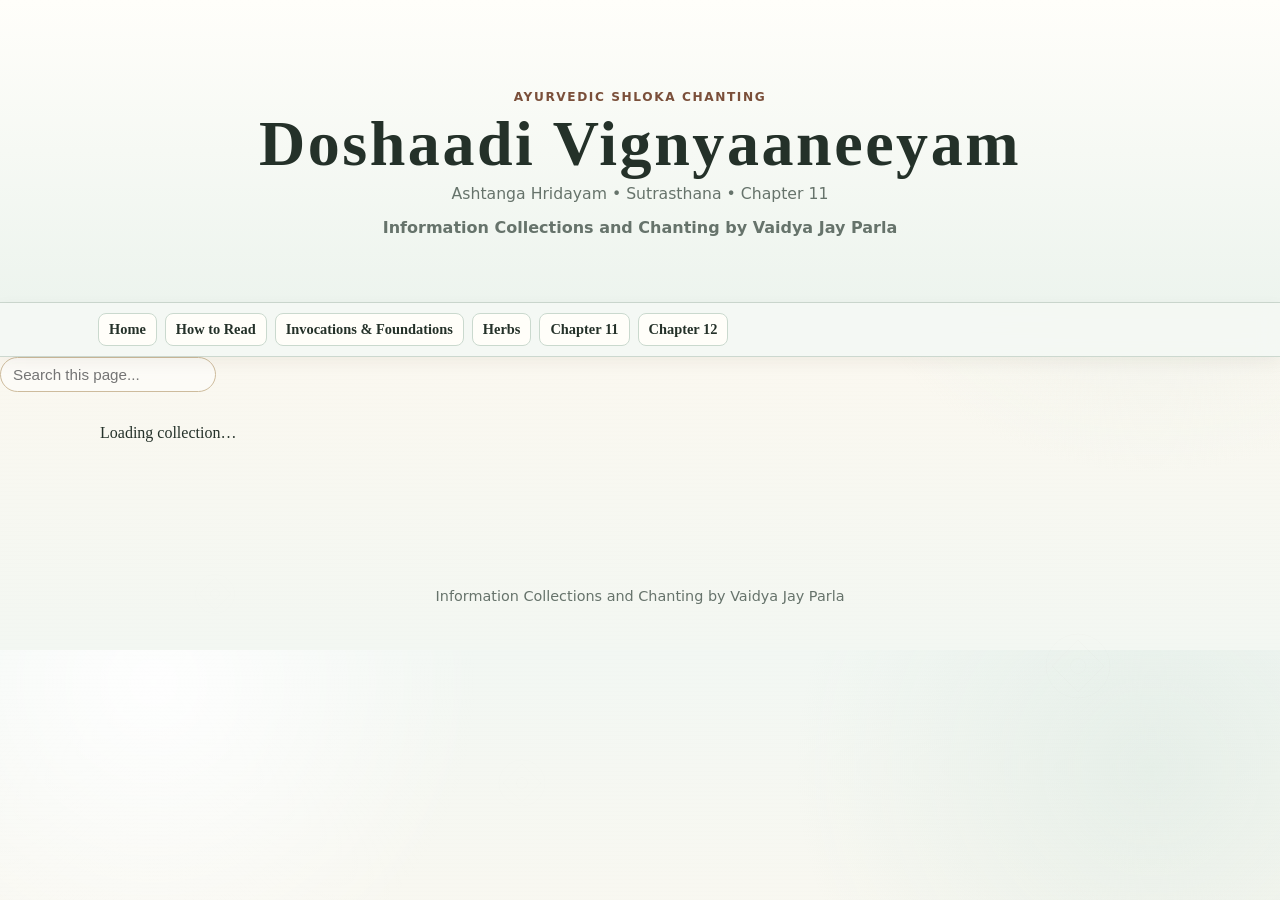
==== chapter-11.html @ 3ff939d4 "feat: add dedicated Chapter 11 page" ====
<!doctype html><html lang="en"><head>
<meta charset="utf-8">
<meta name="viewport" content="width=device-width,initial-scale=1">
<title>Doshaadi Vignyaaneeyam | Ayurvedic Shloka Chanting</title>
<link rel="stylesheet" href="styles.css">
<link rel="stylesheet" href="site.css">
</head>
<body data-page="chapter11"><div aria-hidden="true" class="sacred-bg"><span class="geo g1"></span><span class="geo g2"></span><span class="geo g3"></span><span class="geo g4"></span><span class="geo g5"></span><span class="geo g6"></span></div><header><div class="hero compact-hero">
<p class="collection-kicker">Ayurvedic Shloka Chanting</p>
<h1>Doshaadi Vignyaaneeyam</h1>
<p class="subtitle">Ashtanga Hridayam • Sutrasthana • Chapter 11</p>
<p class="byline">Information Collections and Chanting by Vaidya Jay Parla</p>
</div></header><nav class="site-nav"><div class="nav-inner">
<a href="index.html">Home</a>
<a href="guide.html">How to Read</a>
<a href="foundational.html">Invocations &amp; Foundations</a>
<a href="herbs.html">Herbs</a>
<a class="active" href="chapter-11.html">Chapter 11</a>
<a href="chapter-12.html">Chapter 12</a>
</div></nav>
<div class="page-tools"><input aria-label="Search this page" id="search" type="search" placeholder="Search this page..."><span id="searchCount" class="search-count"></span></div>
<main><section class="section" id="doshaadi"><div class="loading-card">Loading collection…</div></section><div class="no-results" id="noResults">No matching text found.</div></main>
<footer>Information Collections and Chanting by Vaidya Jay Parla</footer>
<script type="module" src="site.js"></script>
</body></html>
---- styles.css ----
/* Extracted from index.html to make the site easier to maintain. */

:root{--bg:#f5f1e8;--paper:#fffdf8;--ink:#1e231f;--muted:#6a6e68;--accent:#6e5439;--soft:#eee4d5;--line:#d9cfbf;--shadow:0 10px 28px rgba(50,40,28,.08)}
*{box-sizing:border-box}html{scroll-behavior:smooth}body{margin:0;background:var(--bg);color:var(--ink);font-family:Georgia,'Times New Roman',serif;line-height:1.65}
header{background:linear-gradient(180deg,#fffefa,#eee5d7);border-bottom:1px solid var(--line)}.hero{max-width:1050px;margin:auto;padding:48px 24px 34px;text-align:center}
h1{font-size:clamp(2.6rem,7vw,4.7rem);line-height:1.03;margin:0 0 10px}.byline,.subtitle{font-family:system-ui,-apple-system,Segoe UI,sans-serif}.byline{font-weight:700;margin:8px 0 0;color:#574b40}.subtitle{color:var(--muted);margin:5px 0 0}
nav{position:sticky;top:0;z-index:50;background:rgba(245,241,232,.96);backdrop-filter:blur(10px);border-bottom:1px solid var(--line)}.nav-inner{max-width:1050px;margin:auto;padding:10px 18px;display:flex;gap:9px;align-items:center;flex-wrap:wrap}.nav-inner>a{text-decoration:none;color:#4e4236;background:#fff;border:1px solid #d7ccbd;border-radius:999px;padding:8px 13px;font:700 .9rem system-ui,-apple-system,Segoe UI,sans-serif}#search{margin-left:auto;min-width:220px;max-width:400px;flex:1;padding:9px 12px;border:1px solid #cfc5b7;border-radius:10px;background:#fff;font-size:.95rem}
main{max-width:1050px;margin:auto;padding:30px 20px 70px}.section{scroll-margin-top:86px;margin-top:48px}.section:first-child{margin-top:0}.section-title{font-size:clamp(2rem,5vw,3rem);margin:0 0 18px;padding-bottom:9px;border-bottom:2px solid #cbb9a2;color:#38352f}
.lookup{background:var(--paper);border:1px solid var(--line);border-radius:16px;padding:18px 20px;margin:0 0 24px;box-shadow:var(--shadow)}.lookup h3{margin:0 0 12px;font:800 1.05rem system-ui,-apple-system,Segoe UI,sans-serif;color:#4b4035}.lookup-links{display:flex;flex-wrap:wrap;gap:9px}.lookup a{text-decoration:none;color:#493b2f;background:#f7efe4;border:1px solid #d9c9b5;border-radius:999px;padding:8px 12px;font:700 .9rem system-ui,-apple-system,Segoe UI,sans-serif}
.card,.verse{background:var(--paper);border:1px solid var(--line);border-radius:17px;box-shadow:var(--shadow);overflow:hidden;scroll-margin-top:90px}.herb-grid,.verse-grid{display:grid;gap:18px}.herb-card h3{margin:0;padding:17px 23px;background:var(--soft);border-bottom:1px solid var(--line);font-size:clamp(1.7rem,4vw,2.3rem);font-weight:800;letter-spacing:.02em;color:#3d3227}pre{white-space:pre-wrap;overflow-wrap:normal;word-break:normal;margin:0;font-family:Georgia,'Times New Roman',serif}.herb-card pre{padding:24px 26px 28px;font-size:clamp(1.22rem,2.3vw,1.48rem);line-height:1.76}.verse pre{padding:22px 25px;font-size:clamp(1.16rem,2.15vw,1.4rem);line-height:1.72}
.intro-card{background:var(--paper);border:1px solid var(--line);border-radius:17px;box-shadow:var(--shadow);margin-bottom:26px}.intro-card pre{padding:24px 26px;font-size:clamp(1.18rem,2.2vw,1.4rem);line-height:1.75}
.hidden{display:none!important}.no-results{display:none;text-align:center;padding:35px;color:var(--muted);font:1rem system-ui,-apple-system,Segoe UI,sans-serif}footer{text-align:center;color:var(--muted);padding:0 20px 46px;font:.9rem system-ui,-apple-system,Segoe UI,sans-serif}
@media(max-width:700px){.hero{padding:38px 16px 28px}.nav-inner{padding:9px 11px}#search{order:5;min-width:100%;max-width:none;margin-left:0}main{padding:24px 12px 55px}.herb-card h3{padding:15px 17px}.herb-card pre,.verse pre,.intro-card pre{padding:18px 16px;line-height:1.68}}
@media print{nav,.lookup{display:none}body{background:white}main{max-width:none}.card,.verse,.intro-card{box-shadow:none;break-inside:avoid}}

.shloka-index{background:var(--paper);border:1px solid var(--line);border-radius:16px;padding:18px 20px;margin:0 0 24px;box-shadow:var(--shadow)}
.shloka-index h3{margin:0 0 12px;font:800 1.05rem system-ui,-apple-system,Segoe UI,sans-serif;color:#4b4035}
.shloka-index-links{display:flex;flex-wrap:wrap;gap:8px}.shloka-index a{text-decoration:none;color:#493b2f;background:#f7efe4;border:1px solid #d9c9b5;border-radius:999px;min-width:42px;text-align:center;padding:7px 10px;font:700 .9rem system-ui,-apple-system,Segoe UI,sans-serif}
.verse{position:relative}.verse-head{display:flex;align-items:center;justify-content:space-between;gap:12px;padding:11px 18px;background:var(--soft);border-bottom:1px solid var(--line);font-family:system-ui,-apple-system,Segoe UI,sans-serif}.verse-number{font-weight:800;color:#4a3c30}.verse-audio{margin-left:auto;display:flex;align-items:center}.verse-audio audio{max-width:min(360px,60vw);height:34px}.verse.intro-verse .verse-head,.verse.note-verse .verse-head,.verse.closing-verse .verse-head{background:#f7f1e8}.verse-label{font-weight:800;color:#5b5148}.back-index{font-size:.8rem;color:#6a5c4f;text-decoration:none}.audio-ready-note{font:500 .92rem system-ui,-apple-system,Segoe UI,sans-serif;color:var(--muted);margin:-10px 0 22px}.audio-ready-note strong{color:#4e4236}
@media(max-width:700px){.verse-head{padding:10px 13px}.verse-audio audio{max-width:52vw}.shloka-index{padding:15px 14px}.shloka-index a{min-width:38px;padding:6px 9px}}

/* Readable paired-script layout */
.verse, .herb-card, .intro-card{position:relative}
.verse>pre, .herb-card>pre, .intro-card>pre{
  background:#fffdf8;
  border-left:4px solid #b9a58c;
}
.devanagari-wrap{
  margin:0; padding:0; border-top:1px solid var(--line); background:#fbf7f0;
}
.devanagari-label{
  padding:10px 18px 0; font:800 .78rem system-ui,-apple-system,Segoe UI,sans-serif;
  text-transform:uppercase; letter-spacing:.08em; color:#776858;
}
.devanagari-text{
  font-family:'Noto Serif Devanagari','Noto Sans Devanagari','Kohinoor Devanagari','Devanagari Sangam MN',serif!important;
  font-size:clamp(1.35rem,2.45vw,1.68rem)!important; line-height:1.82!important;
  padding:12px 25px 24px!important; color:#2d2925;
}
.verse>pre, .herb-card>pre, .intro-card>pre{font-size:clamp(1.14rem,2vw,1.34rem)!important;line-height:1.72!important}
@media(min-width:860px){
  .verse, .herb-card, .intro-card{display:grid;grid-template-columns:1fr 1fr}
  .verse-head, .herb-card h3{grid-column:1/-1}
  .verse>pre, .herb-card>pre, .intro-card>pre{border-left:0;border-right:1px solid var(--line);padding:24px 26px!important}
  .devanagari-wrap{border-top:0;display:flex;flex-direction:column;justify-content:flex-start}
  .devanagari-label{padding:17px 25px 0}
  .devanagari-text{padding:10px 25px 24px!important}
  .intro-card>.devanagari-wrap{min-width:0}
}
@media(max-width:859px){
  .verse>pre, .herb-card>pre, .intro-card>pre{padding:20px 18px!important}
  .devanagari-label{padding:11px 18px 0}
  .devanagari-text{padding:10px 18px 21px!important}
}


.alphabet-guide{max-width:1050px;margin:24px auto;padding:0 24px}.alphabet-panel{background:var(--paper);border:1px solid var(--line);border-radius:18px;padding:24px;box-shadow:var(--shadow)}.alphabet-panel h2{margin:0 0 8px;font-size:clamp(1.7rem,4vw,2.35rem)}.alphabet-panel .lead{color:var(--muted);margin:0 0 18px}.sound-group{margin:22px 0}.sound-group h3{margin:0 0 10px;color:var(--accent)}.sound-grid{display:grid;grid-template-columns:repeat(auto-fit,minmax(135px,1fr));gap:9px}.sound-card{border:1px solid var(--line);border-radius:12px;padding:10px;background:#fff}.sound-card .dev{font-size:1.65rem;font-weight:700;line-height:1.2}.sound-card .rom{font-family:system-ui,-apple-system,Segoe UI,sans-serif;font-weight:750;margin-top:3px}.sound-card .cue{font-family:system-ui,-apple-system,Segoe UI,sans-serif;font-size:.82rem;color:var(--muted);margin-top:2px}.audio-pending{font-family:system-ui,-apple-system,Segoe UI,sans-serif;font-size:.78rem;color:var(--muted);margin-top:7px}.guide-note{background:var(--soft);border-radius:12px;padding:12px 14px;margin-top:16px;font-family:system-ui,-apple-system,Segoe UI,sans-serif;font-size:.92rem}.guide-note strong{color:var(--accent)}

.reading-table{width:100%;border-collapse:collapse;margin:14px 0 22px;font-family:system-ui,-apple-system,Segoe UI,sans-serif}.reading-table th,.reading-table td{border:1px solid #ded5c8;padding:10px 12px;text-align:left;vertical-align:top}.reading-table th{background:#f2eadf}.reading-table td:first-child{font-size:1.35rem;font-family:"Noto Sans Devanagari","Nirmala UI",sans-serif}.edit-legend{background:#fff8dc;border:1px solid #ead79b;border-radius:12px;padding:12px 14px;margin:12px 0 20px}.edit-legend mark{background:#fff0b8;padding:1px 4px;border-radius:4px}

/* Compact reading-guide + clear source attribution */
#reading-guide .other-sounds{
  display:grid!important;
  grid-template-columns:repeat(auto-fit,minmax(82px,1fr))!important;
  gap:7px!important;
}
#reading-guide .varga-row{
  display:grid!important;
  grid-template-columns:repeat(5,minmax(0,1fr))!important;
  gap:7px!important;
}
#reading-guide .letter-card{
  min-height:0!important;
  padding:7px 5px!important;
  gap:1px!important;
  text-align:center!important;
}
#reading-guide .letter-card .dev{font-size:1.35rem!important;line-height:1.1!important;margin:0!important}
#reading-guide .letter-card .simple{font-size:.78rem!important;line-height:1.15!important;margin-top:3px!important}
#reading-guide .letter-card .iast{font-size:.64rem!important;line-height:1.15!important;margin-top:1px!important;opacity:.72}
#reading-guide .varga-block{margin:10px 0!important}
#reading-guide .varga-block h3,#reading-guide>h3{margin:11px 0 5px!important;font-size:.92rem!important}
.source-attribution{
  margin-top:9px;
  padding-top:6px;
  border-top:1px solid rgba(78,86,68,.18);
  font-family:Georgia,'Times New Roman',serif;
  font-size:.79rem;
  line-height:1.3;
  font-weight:700;
  letter-spacing:.025em;
  color:var(--muted,#746f63);
  text-align:right;
}
.devanagari-wrap .source-attribution{font-family:'Noto Serif Devanagari','Nirmala UI','Mangal',serif;letter-spacing:0;font-size:.88rem}
@media(max-width:640px){
 #reading-guide .other-sounds{grid-template-columns:repeat(4,minmax(0,1fr))!important}
 #reading-guide .varga-row{grid-template-columns:repeat(5,minmax(54px,1fr))!important;overflow-x:auto;padding-bottom:2px}
 #reading-guide .letter-card{padding:6px 3px!important}
 .source-attribution{text-align:left}
}

/* ---- next original style block ---- */

.verse-audio audio{width:220px;max-width:42vw;height:36px;vertical-align:middle}
.verse-audio .chant-label{font-size:.82rem;font-weight:700;margin-right:.45rem;white-space:nowrap}
@media(max-width:640px){.verse-head{align-items:flex-start;gap:.6rem;flex-wrap:wrap}.verse-audio audio{width:100%;max-width:100%}}

/* ---- next original style block ---- */

.devanagari-wrap{border-top:1px solid var(--line);background:#fffaf2;padding:18px 25px 22px}
.devanagari-label{font:800 .78rem system-ui,-apple-system,Segoe UI,sans-serif;letter-spacing:.08em;text-transform:uppercase;color:#786957;margin-bottom:8px}
.devanagari-text{white-space:pre-wrap;margin:0;font-family:"Noto Serif Devanagari","Nirmala UI","Mangal",serif;font-size:clamp(1.28rem,2.35vw,1.58rem);line-height:1.9;color:#26211d}
.herb-card .devanagari-wrap{padding:20px 26px 24px}
@media(max-width:700px){.devanagari-wrap,.herb-card .devanagari-wrap{padding:16px}.devanagari-text{line-height:1.82}}
@media print{.devanagari-wrap{break-inside:avoid}}

/* ---- next original style block ---- */

.reading-guide{background:#fffaf2;border:1px solid var(--line);border-radius:16px;padding:20px 22px;margin:0 0 24px;box-shadow:var(--shadow)}
.reading-guide h3{margin:0 0 10px;font:800 1.08rem system-ui,-apple-system,Segoe UI,sans-serif;color:#4b4035}
.reading-guide p{margin:.45rem 0;font:500 .94rem/1.55 system-ui,-apple-system,Segoe UI,sans-serif;color:#5e554c}
.reading-key{display:grid;grid-template-columns:repeat(2,minmax(0,1fr));gap:8px 18px;margin-top:12px}
.reading-key div{font:600 .92rem/1.45 system-ui,-apple-system,Segoe UI,sans-serif;background:#fff;border:1px solid #e2d7c9;border-radius:10px;padding:9px 11px}
.corrected-token{background:#fff0b8;border-bottom:2px dotted #9b6b13;padding:0 .04em;border-radius:2px}
.correction-note{font:700 .72rem system-ui,-apple-system,Segoe UI,sans-serif;color:#7a571b;background:#fff3c9;border:1px solid #e6cf85;border-radius:999px;padding:4px 8px;white-space:nowrap}
.script-checked{display:inline-block;margin-left:8px;font:700 .7rem system-ui,-apple-system,Segoe UI,sans-serif;color:#45624a;background:#edf6ee;border:1px solid #bfd4c2;border-radius:999px;padding:3px 7px;vertical-align:middle}
.devanagari-label .script-checked{margin-left:10px}
.correction-log{margin-top:12px;padding-top:11px;border-top:1px solid #e2d7c9;font:500 .86rem/1.5 system-ui,-apple-system,Segoe UI,sans-serif;color:#6b6054}
@media(max-width:700px){.reading-key{grid-template-columns:1fr}.correction-note{white-space:normal}}

/* ---- next original style block ---- */

.review-legend{background:#fff8d9;border:1px solid #e4cc78;border-radius:12px;padding:11px 14px;margin:12px 0 18px;font:600 .9rem/1.45 system-ui,-apple-system,Segoe UI,sans-serif;color:#66511a}
.roman-corrected{background:#fff0a8;padding:.03em .12em;border-radius:4px;box-decoration-break:clone;-webkit-box-decoration-break:clone}
.roman-corrected:hover{background:#ffe47a}
.review-badge{font:700 .7rem system-ui,-apple-system,Segoe UI,sans-serif;color:#755a10;background:#fff0b5;border:1px solid #dcc269;border-radius:999px;padding:3px 7px;margin-left:7px}
.varga-block{margin:20px 0}.varga-block h3{margin:0 0 8px;color:var(--accent)}
.varga-row{display:grid;grid-template-columns:repeat(5,minmax(120px,1fr));gap:10px}
.letter-card{background:#fff;border:1px solid var(--line);border-radius:12px;padding:11px;text-align:center;min-width:0}
.letter-card .dev{font-size:1.65rem;font-weight:800}.letter-card .simple{font:800 .9rem system-ui,-apple-system,Segoe UI,sans-serif;margin-top:3px}.letter-card .iast{font:600 .78rem system-ui,-apple-system,Segoe UI,sans-serif;color:var(--muted)}
.audio-placeholder{margin-top:7px;border:1px dashed #b8aa98;background:#faf7f1;color:#7a6c5d;border-radius:999px;padding:4px 8px;font:650 .72rem system-ui,-apple-system,Segoe UI,sans-serif;cursor:default}
.sound-note{font:500 .84rem/1.4 system-ui,-apple-system,Segoe UI,sans-serif;color:var(--muted);margin-top:7px}
.other-sounds{display:grid;grid-template-columns:repeat(auto-fit,minmax(130px,1fr));gap:10px}
@media(max-width:760px){.varga-row{grid-template-columns:repeat(2,minmax(0,1fr))}.varga-row .letter-card:last-child:nth-child(odd){grid-column:1/-1}.letter-card{padding:10px 8px}}

/* ---- next original style block ---- */

.chapter-subtitle{font:700 1rem system-ui,-apple-system,Segoe UI,sans-serif;color:#6a5c4f;margin:-10px 0 20px}.source-note{font:500 .88rem system-ui,-apple-system,Segoe UI,sans-serif;color:#74695e;margin:-12px 0 20px}.needs-correction{background:#fff0a8;border-bottom:2px solid #d5a80d;border-radius:3px;padding:0 1px}.review-badge{display:inline-block;margin-left:8px;padding:2px 7px;border-radius:999px;background:#fff0a8;border:1px solid #d7bd5c;color:#5e4b12;font:700 .72rem system-ui,-apple-system,Segoe UI,sans-serif;vertical-align:middle}.review-legend{background:#fff9df;border:1px solid #e6d28a;border-radius:12px;padding:12px 14px;margin:12px 0 20px;font:500 .9rem system-ui,-apple-system,Segoe UI,sans-serif}.review-legend mark{background:#fff0a8}.chapter-source-verified .devanagari-label:after{content:' · original Sanskrit source';font-weight:600;letter-spacing:0;text-transform:none;color:#8a7c6d}.guide-note.retroflex-note{border-left:4px solid #9d7652}

/* ---- next original style block ---- */

:root{--paper:#f3ead7;--paper2:#faf4e8;--ink:#2d2924;--muted:#746a5f;--rule:#cdbb9c;--accent:#7b5536;--review:#f4d77a;--shadow:0 12px 32px rgba(56,43,28,.10)}
html{scroll-behavior:smooth}body{margin:0;background:radial-gradient(circle at 20% 10%,rgba(255,255,255,.55),transparent 30%),linear-gradient(180deg,var(--paper2),var(--paper));color:var(--ink);font-family:Georgia,'Times New Roman',serif;line-height:1.65;overflow-x:hidden}
body:before{content:'';position:fixed;inset:0;pointer-events:none;opacity:.18;background-image:repeating-linear-gradient(0deg,rgba(80,55,30,.025) 0,rgba(80,55,30,.025) 1px,transparent 1px,transparent 4px);mix-blend-mode:multiply;z-index:-2}
header{background:transparent!important;border-bottom:1px solid var(--rule);padding:42px 20px 26px}.hero{max-width:980px;margin:auto;text-align:center}.hero h1{font-family:Georgia,'Times New Roman',serif;letter-spacing:.04em;color:var(--ink);font-size:clamp(2.2rem,5vw,4rem);margin:0}.byline,.subtitle{color:var(--muted)!important}.subtitle{font-size:.98rem}
nav{position:sticky;top:0;z-index:20;background:rgba(250,244,232,.94)!important;backdrop-filter:blur(10px);border-bottom:1px solid var(--rule)!important;box-shadow:0 5px 16px rgba(60,45,30,.06)}.nav-inner{max-width:1120px;margin:auto;padding:10px 18px;display:flex;gap:8px;align-items:center;flex-wrap:wrap}.nav-inner a{color:var(--ink)!important;text-decoration:none;padding:7px 10px;border-radius:8px;font-family:Georgia,'Times New Roman',serif}.nav-inner a:hover{background:rgba(123,85,54,.09)}#search{margin-left:auto;border:1px solid var(--rule)!important;background:rgba(255,255,255,.45)!important;color:var(--ink)!important;border-radius:999px;padding:8px 12px;min-width:210px}
main{max-width:1120px!important;margin:0 auto!important;padding:28px 20px 90px!important;position:relative}.section{margin:0 0 52px!important}.section-title,h2{font-family:Georgia,'Times New Roman',serif!important;color:var(--ink)!important;letter-spacing:.015em}.section-title{font-size:clamp(1.8rem,3.3vw,2.7rem)!important;border-bottom:1px solid var(--rule);padding-bottom:10px;margin-bottom:20px!important}.chapter-subtitle{color:var(--accent)!important;font-family:Georgia,'Times New Roman',serif!important}.source-note{color:var(--muted)!important}
.quick-links,.index-grid{background:transparent!important;border:1px solid var(--rule)!important;border-radius:14px!important;padding:15px!important;box-shadow:none!important}.quick-links a,.index-grid a{background:rgba(255,255,255,.36)!important;border:1px solid rgba(123,85,54,.22)!important;color:var(--ink)!important;border-radius:999px!important}
.verse,.herb-card,.card,.opening-card,.guide-card,.alphabet-panel{background:rgba(255,251,241,.72)!important;border:1px solid var(--rule)!important;border-radius:14px!important;box-shadow:var(--shadow)!important;margin:0 0 18px!important;padding:20px!important;box-sizing:border-box;width:100%}.verse-head{display:flex;align-items:center;gap:10px;min-height:34px;margin-bottom:12px;padding-bottom:9px;border-bottom:1px solid rgba(130,105,75,.22)}.verse-number{font-family:Georgia,'Times New Roman',serif!important;font-weight:700;color:var(--accent)!important}.verse-audio{margin-left:auto}
/* Uniform source/script comparison */
.verse>pre,.verse>.devanagari-wrap{box-sizing:border-box}.verse>pre{margin:0!important;padding:14px 16px!important;background:transparent!important;border:0!important;font:600 clamp(1.04rem,1.8vw,1.28rem)/1.75 Georgia,'Times New Roman',serif!important;color:var(--ink)!important;white-space:pre-wrap!important;overflow-wrap:anywhere;text-align:left}.devanagari-wrap{margin-top:12px!important;padding:14px 16px!important;background:rgba(123,85,54,.045)!important;border:0!important;border-left:3px solid rgba(123,85,54,.35)!important;border-radius:8px!important}.devanagari-label{font-family:Georgia,'Times New Roman',serif!important;font-size:.78rem!important;letter-spacing:.08em!important;text-transform:uppercase!important;color:var(--muted)!important;margin-bottom:7px}.devanagari-text{margin:0!important;padding:0!important;background:transparent!important;border:0!important;white-space:pre-wrap!important;overflow-wrap:anywhere;text-align:left!important;font-family:'Noto Serif Devanagari','Nirmala UI','Kohinoor Devanagari',serif!important;font-size:clamp(1.18rem,2.1vw,1.48rem)!important;line-height:1.75!important;color:var(--ink)!important}
.needs-correction{background:linear-gradient(transparent 42%,rgba(244,215,122,.78) 42%,rgba(244,215,122,.78) 92%,transparent 92%)!important;border:0!important;border-radius:0!important;padding:0!important;color:inherit!important}.review-badge{font-family:system-ui,-apple-system,sans-serif!important;background:#f6e6a9!important;border:1px solid #c9a94e!important;color:#634e17!important}.review-legend,.edit-legend{background:rgba(255,248,220,.72)!important;border:1px solid #d2bd76!important;color:var(--ink)!important;border-radius:10px!important;padding:14px 16px!important;font-family:Georgia,'Times New Roman',serif!important}.guide-note{background:rgba(255,251,241,.68)!important;border:1px solid var(--rule)!important;color:var(--ink)!important}.retroflex-note{border-left:4px solid var(--accent)!important}
/* How-to tables / vargas */
.reading-key,.alphabet-grid,.varga-grid{gap:10px!important}.alphabet-table,.guide-table{width:100%;border-collapse:collapse}.alphabet-table th,.alphabet-table td,.guide-table th,.guide-table td{border-bottom:1px solid rgba(130,105,75,.22);padding:10px 9px;text-align:left;vertical-align:middle}.alphabet-table th,.guide-table th{color:var(--accent);font-weight:700;background:rgba(123,85,54,.04)}
/* Sacred geometry - deliberately subtle */
.sacred-bg{position:fixed;inset:0;pointer-events:none;z-index:-1;overflow:hidden}.geo{position:absolute;width:72px;height:72px;opacity:.055;border:1px solid var(--accent);border-radius:50%;animation:drift 24s ease-in-out infinite alternate}.geo:before,.geo:after{content:'';position:absolute;inset:14px;border:1px solid var(--accent);transform:rotate(45deg)}.geo:after{inset:26px;border-radius:50%;transform:none}.g1{left:4%;top:15%}.g2{right:7%;top:9%;transform:scale(.7);animation-duration:28s}.g3{left:14%;top:62%;transform:scale(.55);animation-duration:31s}.g4{right:13%;top:70%;transform:scale(.9);animation-duration:22s}.g5{left:47%;top:5%;transform:scale(.42);animation-duration:35s}.g6{left:38%;top:83%;transform:scale(.65);animation-duration:26s}.g7{right:34%;top:42%;transform:scale(.4);animation-duration:30s}.g8{left:3%;top:88%;transform:scale(.8);animation-duration:33s}@keyframes drift{0%{translate:0 0;rotate:0deg}50%{translate:9px -12px;rotate:9deg}100%{translate:-6px 10px;rotate:-7deg}}@media(prefers-reduced-motion:reduce){.geo{animation:none!important}}
@media(min-width:880px){.verse{display:grid;grid-template-columns:1fr 1fr;column-gap:18px;align-items:start}.verse-head{grid-column:1/-1}.verse>.devanagari-wrap{margin-top:0!important;height:100%}.verse>pre{height:100%}}
@media(max-width:879px){#search{order:2;width:100%;margin-left:0}.nav-inner{justify-content:center}.verse,.herb-card,.card{padding:15px!important}.verse>pre,.devanagari-wrap{padding:12px!important}}

/* ---- next original style block ---- */

:root{--nav-h:64px}
.shloka-index{
  position:sticky;
  top:calc(var(--nav-h) + 8px);
  z-index:44;
  display:flex;
  align-items:center;
  gap:12px;
  padding:10px 12px;
  margin:0 0 18px;
  border-radius:14px;
  background:rgba(255,253,248,.96);
  backdrop-filter:blur(10px);
  -webkit-backdrop-filter:blur(10px);
  box-shadow:0 7px 20px rgba(50,40,28,.12);
}
.shloka-index h3{
  flex:0 0 auto;
  margin:0;
  padding:0 5px 0 2px;
  white-space:nowrap;
  font-size:.92rem;
}
.shloka-index-links{
  flex:1 1 auto;
  display:flex;
  flex-wrap:nowrap;
  gap:7px;
  overflow-x:auto;
  overflow-y:hidden;
  padding:2px 3px 5px;
  scrollbar-width:thin;
  -webkit-overflow-scrolling:touch;
}
.shloka-index-links a{
  flex:0 0 auto;
  min-width:38px;
  padding:6px 9px;
}
.shloka-index-links a.is-current{
  background:#4f3d2c;
  border-color:#4f3d2c;
  color:#fffdf8;
}
.verse{scroll-margin-top:calc(var(--nav-h) + 82px)}
@media(max-width:700px){
  .shloka-index{top:calc(var(--nav-h) + 6px);gap:7px;padding:8px 9px;border-radius:12px}
  .shloka-index h3{font-size:.8rem}
  .shloka-index-links{gap:5px}
  .shloka-index-links a{min-width:34px;padding:5px 8px;font-size:.82rem}
  .verse{scroll-margin-top:calc(var(--nav-h) + 72px)}
}
@media print{.shloka-index{position:static;display:block}.shloka-index-links{flex-wrap:wrap;overflow:visible}}

/* ---- next original style block ---- */

.search-section-hidden{display:none!important}
.search-hit{outline:1px solid rgba(139,96,51,.22);outline-offset:3px}
#search:focus{outline:2px solid rgba(116,76,38,.28);outline-offset:2px}

/* ---- next original style block ---- */

.search-section-hidden{display:none!important}
.search-hit{outline:2px solid rgba(139,96,51,.30);outline-offset:4px}
.search-match{background:#ffe36e!important;color:#24190f!important;border-radius:3px;padding:0 .08em;box-shadow:0 0 0 1px rgba(140,92,24,.12)}
.search-count{font:600 .82rem system-ui,-apple-system,Segoe UI,sans-serif;color:#6f5840;white-space:nowrap}
#search:focus{outline:2px solid rgba(116,76,38,.30);outline-offset:2px}

/* ---- next original style block ---- */

.mobile-play{display:none;border:1px solid #8a7158;background:#f6eedf;color:#3f342a;border-radius:999px;padding:9px 13px;font:700 .84rem system-ui,-apple-system,Segoe UI,sans-serif;cursor:pointer;white-space:nowrap}.mobile-play.is-playing{background:#e9dcc5}.audio-help{display:none;font:500 .72rem system-ui,-apple-system,Segoe UI,sans-serif;color:#6b5a4a}
@media(max-width:760px){.verse-head{align-items:center!important;flex-wrap:wrap!important}.verse-audio{width:100%!important;margin-left:0!important;display:grid!important;grid-template-columns:auto minmax(0,1fr);gap:8px;align-items:center}.verse-audio .chant-label{grid-column:1/-1}.mobile-play{display:inline-flex;align-items:center;justify-content:center}.audio-help{display:block;grid-column:1/-1}.verse-audio audio{display:block!important;width:100%!important;max-width:none!important;height:38px!important;min-width:0!important}.verse-number{flex:1}.review-badge{margin-left:auto}}

/* ---- next original style block ---- */

/* Refined ink-and-paper layer */
body{
  background-color:#efe7d7!important;
  background-image:
    radial-gradient(circle at 20% 10%, rgba(118,88,52,.055) 0 1px, transparent 1.4px),
    radial-gradient(circle at 80% 40%, rgba(84,66,43,.035) 0 1px, transparent 1.5px),
    linear-gradient(95deg, rgba(255,255,255,.22), rgba(113,86,56,.025) 48%, rgba(255,255,255,.18));
  background-size:23px 23px,31px 31px,100% 100%;
}
header{background:linear-gradient(180deg,rgba(255,252,244,.96),rgba(235,224,207,.94))!important}
.card,.verse,.intro-card,.lookup,.shloka-index,.alphabet-panel,.reading-guide{background:rgba(255,252,243,.91)!important}
.herb-head{grid-column:1/-1;display:flex;align-items:center;justify-content:space-between;gap:14px;padding:0;background:var(--soft);border-bottom:1px solid var(--line)}
.herb-head h3{border:0!important;margin:0!important;flex:1}
.intro-card>.attached-audio{grid-column:1/-1}
.attached-audio,.chapter-audio-item{display:flex;align-items:center;gap:9px;font-family:system-ui,-apple-system,Segoe UI,sans-serif}
.attached-audio{padding:8px 14px 8px 6px}
.attached-audio audio,.chapter-audio-item audio{width:230px;max-width:38vw;height:36px}
.attached-audio .mobile-play,.chapter-audio-item .mobile-play{border:1px solid #a88e6c;background:#f8f0e3;color:#493b2f;border-radius:999px;padding:7px 11px;font-weight:800;cursor:pointer}
.chant-label{font-size:.78rem;font-weight:800;color:#655545;white-space:nowrap}
.general-shlokas-title{margin:34px 0 14px;font-size:1.35rem;color:#4a3d31;border-bottom:1px solid var(--line);padding-bottom:7px}
.general-shloka{margin-bottom:18px!important}
.general-shloka pre{font-size:clamp(1.16rem,2.05vw,1.38rem)!important;line-height:1.72!important}
.chapter-audio-suite{background:rgba(255,249,236,.96);border:1px solid var(--line);border-radius:14px;padding:14px 16px;margin:14px 0 18px;box-shadow:var(--shadow)}
.chapter-audio-suite h3{margin:0 0 10px;font:800 1rem system-ui,-apple-system,Segoe UI,sans-serif;color:#4d4034}
.chapter-audio-items{display:flex;flex-wrap:wrap;gap:12px}
/* Pronunciation guide: articulatory cues, not English approximations */
.sound-note{font-family:system-ui,-apple-system,Segoe UI,sans-serif!important;font-size:.8rem!important;line-height:1.35!important;color:#6c5e50!important;min-height:2.1em}
@media(max-width:760px){
 .herb-head{align-items:flex-start;flex-direction:column}.attached-audio{width:100%;padding:0 14px 12px;display:grid;grid-template-columns:auto 1fr;gap:8px}.attached-audio .chant-label{grid-column:1/-1}.attached-audio audio{width:100%;max-width:none}.chapter-audio-items{display:block}.chapter-audio-item{display:grid;grid-template-columns:auto 1fr;margin:10px 0}.chapter-audio-item .chant-label{grid-column:1/-1}.chapter-audio-item audio{width:100%;max-width:none}
}

/* ---- next original style block ---- */

:root{
  --bg:#eaf2ec;
  --paper:#fffef9;
  --ink:#202a25;
  --muted:#637168;
  --accent:#8a4f35;
  --soft:#eef5ed;
  --line:#cddbd1;
  --shadow:0 10px 26px rgba(40,70,54,.09);
}
body{
  background:
    radial-gradient(circle at 14% 8%,rgba(255,255,255,.95),transparent 28%),
    radial-gradient(circle at 88% 16%,rgba(226,239,229,.8),transparent 31%),
    linear-gradient(180deg,#edf5ef 0%,#f8f6ea 50%,#eef5ef 100%);
}
header{background:linear-gradient(180deg,#fffef9 0%,#e7f1e8 100%)}
nav{background:rgba(239,246,240,.95)}
.nav-inner>a{background:#fffef9;border-color:#cad9ce;color:#415047}
#search{background:#fffef9;border-color:#c6d7cb}
.section-title{color:#35433a;border-color:#b5cbbd}
.card,.verse,.intro-card,.lookup,.shloka-index,.alphabet-panel,.reading-guide{background:rgba(255,254,249,.97);border-color:#cddbd1}
.herb-card h3,.verse-head{background:#e9f2e9!important;color:#36483c!important}

/* No side-by-side forcing: Devanagari is allowed to flow naturally beneath the Roman source. */
.verse,.herb-card,.intro-card{display:block!important}
.verse>pre,.herb-card>pre,.intro-card>pre{
  width:100%!important;
  border-left:0!important;
  border-right:0!important;
  background:#fffef9!important;
  padding:22px 26px!important;
  font-size:clamp(1.16rem,2vw,1.38rem)!important;
  line-height:1.72!important;
}
.devanagari-wrap,.chapter-source-verified.devanagari-wrap{
  display:block!important;
  width:100%!important;
  border-top:1px solid var(--line)!important;
  background:#f6faf5!important;
  padding:17px 26px 23px!important;
}
.devanagari-label{padding:0!important;margin:0 0 8px!important;color:#68796d!important}
.devanagari-text{
  padding:0!important;
  margin:0!important;
  font-size:clamp(1.35rem,2.25vw,1.66rem)!important;
  line-height:1.9!important;
  color:#26332b!important;
}

/* Review marks/highlights are intentionally suppressed in this clean reading version. */
.review-legend,.source-note,.review-badge,.correction-note{display:none!important}
.roman-corrected,.corrected-token,.needs-correction,mark{background:transparent!important;border:0!important;padding:0!important;color:inherit!important}

/* Consistent audio alignment. */
.herb-head{
  display:grid!important;
  grid-template-columns:minmax(0,1fr) auto!important;
  align-items:center!important;
  gap:14px 20px!important;
  padding:0!important;
}
.herb-head h3{min-width:0!important}
.attached-audio,.verse-audio,.chapter-audio-item{
  display:flex!important;
  align-items:center!important;
  justify-content:flex-end!important;
  gap:8px!important;
  flex-wrap:nowrap!important;
  padding:9px 14px!important;
}
.attached-audio .chant-label,.verse-audio .chant-label{margin:0!important;white-space:nowrap!important}
.attached-audio audio,.verse-audio audio,.chapter-audio-item audio{
  width:250px!important;
  max-width:34vw!important;
  height:36px!important;
  display:block!important;
  margin:0!important;
}
.mobile-play{
  min-height:38px!important;
  white-space:nowrap!important;
  align-self:center!important;
}

/* Slightly brighter moving sacred geometry, still quiet enough for reading. */
.sacred-bg{opacity:.24!important;filter:saturate(.75) contrast(.9)!important}

@media(max-width:760px){
  main{padding-left:12px!important;padding-right:12px!important}
  .herb-head{grid-template-columns:1fr!important;gap:0!important}
  .attached-audio,.verse-audio,.chapter-audio-item{
    width:100%!important;
    justify-content:flex-start!important;
    flex-wrap:wrap!important;
    padding:10px 14px 13px!important;
  }
  .attached-audio audio,.verse-audio audio,.chapter-audio-item audio{
    width:100%!important;max-width:100%!important;flex:1 1 100%!important;
  }
  .verse-head{align-items:flex-start!important;flex-wrap:wrap!important}
  .verse-audio{padding:5px 0 0!important}
  .verse>pre,.herb-card>pre,.intro-card>pre{padding:18px 16px!important}
  .devanagari-wrap,.chapter-source-verified.devanagari-wrap{padding:15px 16px 19px!important}
}

/* ---- next original style block ---- */

/* Compact bilingual reading layout */
.script-pair{
  display:grid!important;
  grid-template-columns:minmax(0,1fr) minmax(0,1fr)!important;
  gap:18px!important;
  align-items:start!important;
  width:100%!important;
  margin-top:4px!important;
}
.script-pair>pre,
.script-pair>.devanagari-wrap{
  min-width:0!important;
  width:auto!important;
  height:auto!important;
  margin:0!important;
}
/* Let each script make its own compact line breaks instead of mirroring the other. */
.script-pair>pre{
  white-space:normal!important;
  overflow-wrap:normal!important;
  word-break:normal!important;
  font-size:clamp(1rem,1.45vw,1.18rem)!important;
  line-height:1.52!important;
  padding:10px 12px!important;
}
.script-pair .devanagari-wrap{
  border-left:0!important;
  border-top:0!important;
  padding:10px 12px!important;
  background:rgba(255,255,255,.28)!important;
}
.script-pair .devanagari-label{
  margin:0 0 4px!important;
  padding:0!important;
  font-size:.68rem!important;
}
.script-pair .devanagari-text{
  white-space:normal!important;
  overflow-wrap:normal!important;
  word-break:normal!important;
  font-size:clamp(1.10rem,1.7vw,1.32rem)!important;
  line-height:1.55!important;
}
/* Keep cards visually tight. */
.verse,.herb-card,.intro-card{padding:14px!important;margin-bottom:14px!important}
.verse-head,.herb-head{
  min-height:0!important;
  padding:0 0 7px!important;
  margin:0 0 7px!important;
  display:flex!important;
  align-items:center!important;
  justify-content:space-between!important;
  gap:8px!important;
  flex-direction:row!important;
  flex-wrap:nowrap!important;
}
.herb-head h3{margin:0!important;line-height:1.15!important}
/* Compact audio: one small button, audio element stays available to JS but does not widen headers. */
.mobile-play{
  display:inline-flex!important;
  align-items:center!important;
  justify-content:center!important;
  flex:0 0 auto!important;
  border:1px solid rgba(103,82,58,.36)!important;
  background:rgba(255,255,255,.58)!important;
  color:#4b3c2f!important;
  border-radius:999px!important;
  padding:5px 9px!important;
  min-height:28px!important;
  font:700 .72rem/1 system-ui,-apple-system,Segoe UI,sans-serif!important;
  white-space:nowrap!important;
}
.mobile-play.is-playing{background:rgba(224,235,219,.95)!important}
.chant-label,.audio-help{display:none!important}
.verse-audio,.attached-audio,.chapter-audio-item{
  margin:0!important;
  padding:0!important;
  width:auto!important;
  display:flex!important;
  align-items:center!important;
  gap:5px!important;
  flex:0 0 auto!important;
}
.verse-audio audio,.attached-audio audio,.chapter-audio-item audio{
  position:absolute!important;
  width:1px!important;
  height:1px!important;
  opacity:.001!important;
  overflow:hidden!important;
  pointer-events:none!important;
}
.chapter-audio-suite{padding:10px 12px!important;margin:10px 0 14px!important}
.chapter-audio-suite h3{margin:0 0 7px!important;font-size:.9rem!important}
.chapter-audio-items{gap:7px!important}
/* Don't allow an old mobile rule to make audio rows full width. */
@media(max-width:760px){
  .verse-head,.herb-head{flex-wrap:nowrap!important;align-items:center!important}
  .verse-audio,.attached-audio,.chapter-audio-item{width:auto!important;display:flex!important;grid-template-columns:none!important}
}
@media(max-width:760px){
  .script-pair{grid-template-columns:1fr 1fr!important;gap:8px!important}
  .verse,.herb-card,.intro-card{padding:10px!important}
  .script-pair>pre,.script-pair .devanagari-wrap{padding:8px!important}
  .script-pair>pre{font-size:.91rem!important;line-height:1.45!important}
  .script-pair .devanagari-text{font-size:1rem!important;line-height:1.5!important}
  .mobile-play{padding:5px 7px!important;font-size:.67rem!important}
}
@media(max-width:430px){
  .script-pair{gap:6px!important}
  .script-pair>pre{font-size:.84rem!important}
  .script-pair .devanagari-text{font-size:.94rem!important}
}

/* ---- next original style block ---- */

/* Compact meaning area spanning both scripts */
.simple-meaning{
  grid-column:1/-1;
  border-top:1px solid var(--line);
  background:rgba(255,255,255,.42);
  padding:10px 16px 12px;
  display:grid;
  grid-template-columns:auto 1fr;
  gap:12px;
  align-items:start;
}
.simple-meaning-label{
  font:800 .76rem/1.4 system-ui,-apple-system,Segoe UI,sans-serif;
  text-transform:uppercase;
  letter-spacing:.07em;
  color:var(--accent);
  white-space:nowrap;
  padding-top:2px;
}
.simple-meaning-body{
  min-height:1.7rem;
  font:500 .94rem/1.55 system-ui,-apple-system,Segoe UI,sans-serif;
  color:var(--muted);
  border-left:2px solid rgba(138,79,53,.18);
  padding-left:11px;
}
@media(max-width:700px){
  .simple-meaning{grid-template-columns:1fr;gap:4px;padding:10px 12px 12px}
  .simple-meaning-body{padding-left:9px}
}

/* ---- next original style block ---- */

.devanagari-source-note{margin:4px 0 14px;color:var(--muted);font:500 .82rem/1.4 system-ui,-apple-system,Segoe UI,sans-serif}

/* ---- next original style block ---- */

:root{
  --bg:#edf3f6; --paper:#fffefa; --ink:#243139; --muted:#64727a;
  --accent:#476b78; --soft:#e7f0f2; --line:#c9d9de;
  --shadow:0 10px 26px rgba(53,77,87,.09);
}
body{
  background:
    radial-gradient(circle at 10% 8%,rgba(255,255,255,.95),transparent 24%),
    radial-gradient(circle at 90% 18%,rgba(214,232,237,.68),transparent 30%),
    linear-gradient(180deg,#eef6f7 0%,#f8f5ed 52%,#edf4f6 100%)!important;
  color:var(--ink)!important;
}
header{background:linear-gradient(180deg,#fffefa 0%,#e5f0f2 100%)!important}
nav{background:rgba(237,245,247,.95)!important}
.card,.verse,.intro-card,.lookup,.shloka-index,.alphabet-panel,.reading-guide,.chapter-audio-suite{
  background:rgba(255,254,250,.98)!important;border-color:var(--line)!important;box-shadow:var(--shadow)!important;
}
.section-title{border-color:#aac3ca!important;color:#304a55!important}
.herb-card h3,.verse-head,.herb-head{background:#e7f0f2!important;color:#304a55!important}

/* Always keep the two scripts side-by-side on normal screens. */
.script-pair{
  display:grid!important;grid-template-columns:minmax(0,1fr) minmax(0,1fr)!important;
  gap:14px!important;align-items:start!important;width:100%!important;margin-top:4px!important;
}
.herb-card .script-pair,.verse .script-pair,.intro-card .script-pair{display:grid!important}
.script-pair>pre,.script-pair>.devanagari-wrap{min-width:0!important;width:auto!important;margin:0!important}
.script-pair>pre{white-space:pre-wrap!important;overflow-wrap:normal!important;word-break:normal!important;padding:10px 12px!important;font-size:clamp(.98rem,1.38vw,1.14rem)!important;line-height:1.48!important}
.script-pair .devanagari-wrap{padding:10px 12px!important;border:0!important;background:rgba(230,240,243,.32)!important}
.script-pair .devanagari-text{white-space:pre-wrap!important;overflow-wrap:normal!important;word-break:normal!important;font-size:clamp(1.08rem,1.62vw,1.28rem)!important;line-height:1.52!important}
.script-pair .devanagari-label{margin:0 0 4px!important;padding:0!important;font-size:.67rem!important}

/* Verse titles are true headers, on their own line. */
.shloka-title{font:800 1.06rem/1.2 Georgia,'Times New Roman',serif;color:#304a55;margin:0 0 8px;padding:0 0 7px;border-bottom:1px solid rgba(71,107,120,.18);letter-spacing:.02em}

/* Meanings span both columns and stay visually light. */
.simple-meaning{grid-column:1/-1!important;margin-top:8px!important;border-top:1px solid var(--line)!important;background:rgba(235,243,245,.36)!important;padding:9px 12px 10px!important}
.simple-meaning-body{color:#52636b!important;font-size:.92rem!important}

/* Keep source attributions clearly on their own line. */
.source-attribution{display:block!important;margin-top:8px!important;padding-top:5px!important;clear:both!important}

/* Compact audio header. */
.herb-head,.verse-head{min-height:0!important;padding:7px 10px!important;margin:0 0 7px!important}
.mobile-play{padding:5px 8px!important;min-height:27px!important;font-size:.68rem!important}

/* Let Devanagari use its own proper two-pada line breaks. */
.devanagari-text .pada{display:block}

@media(max-width:760px){
  .script-pair{grid-template-columns:1fr 1fr!important;gap:7px!important}
  .script-pair>pre,.script-pair .devanagari-wrap{padding:7px!important}
  .script-pair>pre{font-size:.84rem!important;line-height:1.42!important}
  .script-pair .devanagari-text{font-size:.95rem!important;line-height:1.46!important}
  .simple-meaning{padding:8px 9px 9px!important}
}

/* ---- next original style block ---- */

:root{
  --bg:#f4f7f2;
  --paper:#fffefa;
  --paper-soft:#f2f6f0;
  --ink:#243129;
  --muted:#66736b;
  --accent:#7a4f3a;
  --accent-soft:#e8efe8;
  --line:#ccd8cf;
  --shadow:0 8px 24px rgba(44,68,54,.075);
}
body{
  background:
    radial-gradient(circle at 12% 5%,rgba(255,255,255,.95),transparent 25%),
    radial-gradient(circle at 90% 18%,rgba(225,236,229,.72),transparent 28%),
    linear-gradient(180deg,#f2f7f3 0%,#fbf8f0 54%,#f3f7f2 100%)!important;
  color:var(--ink)!important;
}
header{background:linear-gradient(180deg,#fffefa,#edf4ee)!important;border-bottom:1px solid var(--line)!important}
nav{background:rgba(244,248,244,.95)!important;border-bottom:1px solid var(--line)!important}
.section-title{border-color:#b9cabc!important;color:#304039!important}

/* One consistent card language - no patchy section colors. */
.card,.verse,.intro-card,.lookup,.shloka-index,.alphabet-panel,.reading-guide,.chapter-audio-suite{
  background:rgba(255,254,250,.96)!important;
  border-color:var(--line)!important;
  box-shadow:var(--shadow)!important;
}
.verse-head,.herb-head,.herb-card>h3{
  background:var(--accent-soft)!important;
  color:#33443a!important;
  border-color:var(--line)!important;
}
.simple-meaning{background:#f8faf6!important;border-color:var(--line)!important}
.simple-meaning-label{color:var(--accent)!important}
.devanagari-wrap{background:#fbfcf8!important}

/* EVERY verse and herb must be bilingual side-by-side. */
.script-pair{
  display:grid!important;
  grid-template-columns:minmax(0,1fr) minmax(0,1fr)!important;
  gap:14px!important;
  align-items:start!important;
  width:100%!important;
}
.script-pair>pre,
.script-pair>.devanagari-wrap{
  display:block!important;
  width:auto!important;
  min-width:0!important;
  margin:0!important;
  padding:10px 12px!important;
  border:0!important;
  background:transparent!important;
}
.script-pair>pre{
  font-size:clamp(.98rem,1.32vw,1.14rem)!important;
  line-height:1.48!important;
  white-space:pre-wrap!important;
  overflow-wrap:break-word!important;
}
.script-pair .devanagari-wrap{border-left:1px solid var(--line)!important;padding-left:15px!important}
.script-pair .devanagari-label{margin:0 0 4px!important;padding:0!important;font-size:.65rem!important;color:var(--muted)!important}
.script-pair .devanagari-text{
  font-size:clamp(1.06rem,1.55vw,1.28rem)!important;
  line-height:1.5!important;
  white-space:pre-wrap!important;
  overflow-wrap:break-word!important;
  padding:0!important;
  margin:0!important;
}

/* Herb section: same header and spacing whether audio exists or not. */
.herb-grid{display:grid!important;grid-template-columns:1fr!important;gap:12px!important}
.herb-card{padding:0!important;overflow:hidden!important;margin:0!important}
.herb-head,.herb-card>h3{
  min-height:0!important;
  margin:0!important;
  padding:10px 14px!important;
  display:flex!important;
  align-items:center!important;
  justify-content:space-between!important;
  gap:8px!important;
  font-size:clamp(1.18rem,2vw,1.5rem)!important;
  line-height:1.15!important;
  border-bottom:1px solid var(--line)!important;
}
.herb-card>.script-pair{padding:10px 12px 8px!important}
.herb-card>.simple-meaning{margin:0!important}

/* Audio button remains compact and never changes header width. */
.attached-audio,.verse-audio,.chapter-audio-item{flex:0 0 auto!important;width:auto!important;min-width:0!important;padding:0!important;margin:0!important}
.mobile-play{padding:5px 8px!important;min-height:27px!important;font-size:.68rem!important;background:#fffefa!important;border-color:#b9c8bd!important;color:#425248!important}

/* Compact How to Read reference. */
#reading-guide{margin-bottom:24px!important}
#reading-guide .alphabet-panel{padding:15px 16px!important;border-radius:14px!important}
#reading-guide h2{font-size:1.45rem!important;margin:0 0 3px!important}
#reading-guide .lead{font-size:.82rem!important;line-height:1.35!important;margin:0 0 8px!important}
#reading-guide>div>h3,#reading-guide .varga-block h3{font-size:.76rem!important;margin:7px 0 4px!important;color:var(--accent)!important}
#reading-guide .other-sounds{grid-template-columns:repeat(7,minmax(0,1fr))!important;gap:4px!important}
#reading-guide .varga-row{grid-template-columns:repeat(5,minmax(0,1fr))!important;gap:4px!important}
#reading-guide .varga-block{margin:6px 0!important}
#reading-guide .letter-card{padding:4px 2px!important;border-radius:7px!important;box-shadow:none!important;background:#fffefa!important}
#reading-guide .letter-card .dev{font-size:1.08rem!important;line-height:1.05!important}
#reading-guide .letter-card .simple{font-size:.65rem!important;line-height:1.05!important;margin-top:1px!important}
#reading-guide .letter-card .iast{font-size:.54rem!important;line-height:1.05!important;margin-top:1px!important;color:#788279!important}
#reading-guide .guide-note{display:inline-block!important;margin:5px 6px 0 0!important;padding:5px 7px!important;border-radius:7px!important;font-size:.68rem!important;line-height:1.3!important;box-shadow:none!important}

@media(max-width:760px){
  /* Still side-by-side on phones, but tighter. */
  .script-pair{grid-template-columns:minmax(0,1fr) minmax(0,1fr)!important;gap:6px!important}
  .script-pair>pre{font-size:.82rem!important;line-height:1.42!important;padding:7px 5px!important}
  .script-pair .devanagari-wrap{padding:7px 5px 7px 8px!important}
  .script-pair .devanagari-text{font-size:.91rem!important;line-height:1.44!important}
  .script-pair .devanagari-label{font-size:.55rem!important}
  .herb-card>.script-pair{padding:7px 6px 6px!important}
  .herb-head,.herb-card>h3{padding:8px 10px!important;font-size:1.05rem!important}
  #reading-guide .other-sounds{grid-template-columns:repeat(5,minmax(0,1fr))!important}
  #reading-guide .varga-row{grid-template-columns:repeat(5,minmax(0,1fr))!important;overflow:visible!important}
  #reading-guide .letter-card .dev{font-size:.96rem!important}
  #reading-guide .letter-card .simple{font-size:.58rem!important}
  #reading-guide .letter-card .iast{font-size:.49rem!important}
}

/* ---- next original style block ---- */

/* Final structural alignment fix: exactly two script columns */
.script-pair{
  display:grid!important;
  grid-template-columns:minmax(0,1fr) minmax(0,1fr)!important;
  gap:20px!important;
  align-items:stretch!important;
}
.script-pair>.roman-wrap,
.script-pair>.devanagari-wrap{
  min-width:0!important;
  width:100%!important;
  margin:0!important;
  display:flex!important;
  flex-direction:column!important;
}
.script-pair>.roman-wrap{
  padding:10px 12px!important;
  background:transparent!important;
}
.script-pair>.roman-wrap>pre{
  flex:1 1 auto!important;
  margin:0!important;
  padding:0!important;
  white-space:pre-wrap!important;
  font-size:clamp(1rem,1.45vw,1.18rem)!important;
  line-height:1.55!important;
  background:transparent!important;
  border:0!important;
}
.script-pair>.devanagari-wrap{
  padding:10px 12px!important;
  background:rgba(255,255,255,.30)!important;
  border:0!important;
}
.script-pair .devanagari-text{
  flex:1 1 auto!important;
  white-space:pre-wrap!important;
  margin:0!important;
  padding:0!important;
  font-size:clamp(1.10rem,1.7vw,1.32rem)!important;
  line-height:1.58!important;
}
.script-pair .source-attribution{
  margin-top:10px!important;
  padding-top:7px!important;
  border-top:1px solid rgba(78,86,68,.18)!important;
  text-align:right!important;
  line-height:1.25!important;
  flex:0 0 auto!important;
}
.shloka-title{
  margin:0 0 8px!important;
  padding:8px 10px!important;
  font:800 1rem/1.2 system-ui,-apple-system,Segoe UI,sans-serif!important;
  letter-spacing:.04em!important;
  color:var(--accent)!important;
  background:rgba(255,255,255,.32)!important;
  border-radius:8px!important;
}
@media(max-width:760px){
 .script-pair{grid-template-columns:minmax(0,1fr) minmax(0,1fr)!important;gap:8px!important}
 .script-pair>.roman-wrap,.script-pair>.devanagari-wrap{padding:8px!important}
 .script-pair>.roman-wrap>pre{font-size:.90rem!important;line-height:1.45!important}
 .script-pair .devanagari-text{font-size:1rem!important;line-height:1.5!important}
 .script-pair .source-attribution{text-align:left!important;font-size:.69rem!important}
}

/* ---- next original style block ---- */

/* Preview-only IAST restoration. Existing site CSS/JS is otherwise unchanged. */
.script-pair{display:grid!important;grid-template-columns:minmax(0,1fr) minmax(0,1fr)!important;column-gap:22px!important;align-items:start!important}
.script-pair>.roman-wrap{grid-column:1!important;grid-row:1!important;min-width:0!important}
.script-pair>.devanagari-wrap{grid-column:2!important;grid-row:1!important;min-width:0!important}
.script-pair>.iast-transliteration{grid-column:1 / -1!important;grid-row:2!important;width:72%!important;justify-self:center!important;margin:10px auto 2px!important;padding:8px 12px 3px!important;text-align:center!important;border-top:1px solid rgba(68,86,76,.18)!important;background:transparent!important}
.script-pair>.iast-transliteration .iast-label{font:800 .78rem/1.2 system-ui,-apple-system,Segoe UI,sans-serif!important;letter-spacing:.10em!important;text-transform:uppercase!important;text-align:center!important;color:var(--accent)!important;margin:0 0 4px!important}
.script-pair>.iast-transliteration .iast-text{font-family:Georgia,'Times New Roman',serif!important;font-size:clamp(1rem,1.45vw,1.18rem)!important;line-height:1.5!important;font-weight:600!important;text-align:center!important;color:var(--ink)!important;white-space:pre-line!important}
.roman-reading-label,.devanagari-label{font:800 .70rem/1.2 system-ui,-apple-system,Segoe UI,sans-serif!important;letter-spacing:.08em!important;text-transform:uppercase!important;color:var(--muted)!important;margin:0 0 6px!important}
@media(max-width:760px){
 .script-pair{column-gap:10px!important}
 .script-pair>.iast-transliteration{width:86%!important;margin-top:7px!important;padding:6px 7px 2px!important}
 .script-pair>.iast-transliteration .iast-text{font-size:.91rem!important;line-height:1.42!important}
 .roman-reading-label,.devanagari-label{font-size:.58rem!important;letter-spacing:.05em!important}
}
@media(max-width:430px){
 .script-pair>.iast-transliteration{width:92%!important}
 .script-pair>.iast-transliteration .iast-text{font-size:.84rem!important}
}


/* ===== UX refresh: header, smooth navigation, sticky chapter audio, audio progress ===== */
.collection-kicker{
  margin:0 0 6px;
  font:800 .76rem/1.2 system-ui,-apple-system,Segoe UI,sans-serif;
  letter-spacing:.13em;
  text-transform:uppercase;
  color:var(--accent);
}
html{scroll-behavior:smooth;scroll-padding-top:calc(var(--nav-h,64px) + 150px)}
.section,.verse,.herb-card,.intro-card{scroll-behavior:smooth}
.home-link{font-weight:800!important}

#doshaadi .chapter-audio-suite{
  position:relative!important;
  top:auto!important;
  z-index:46!important;
  margin-bottom:10px!important;
  backdrop-filter:blur(12px);
  -webkit-backdrop-filter:blur(12px);
}
#doshaadi .shloka-index{
  top:calc(var(--nav-h,64px) + var(--chapter-audio-h,0px) + 14px)!important;
}
#doshaadi .verse{
  scroll-margin-top:calc(var(--nav-h,64px) + var(--chapter-audio-h,0px) + 92px)!important;
}

.audio-progress{
  display:grid;
  grid-template-columns:52px minmax(92px,1fr) 66px;
  gap:8px;
  align-items:center;
  min-width:230px;
  font:650 .72rem/1 system-ui,-apple-system,Segoe UI,sans-serif;
  color:var(--muted);
}
.audio-progress input[type="range"]{
  width:100%;
  accent-color:var(--accent);
  cursor:pointer;
  padding:0;
  border:0;
  box-shadow:none;
  background:transparent;
}
.audio-progress .audio-time{text-align:right;white-space:nowrap;font-variant-numeric:tabular-nums}
.audio-progress .audio-elapsed{text-align:left}
.verse-audio,.attached-audio,.chapter-audio-item{
  gap:8px!important;
  flex-wrap:wrap!important;
}
.verse-audio audio,.attached-audio audio,.chapter-audio-item audio{
  position:absolute!important;
  width:1px!important;height:1px!important;
  opacity:0!important;pointer-events:none!important;
}
.chapter-audio-items{display:grid!important;gap:9px!important}
.chapter-audio-item{
  display:grid!important;
  grid-template-columns:auto auto minmax(240px,1fr)!important;
  align-items:center!important;
  width:100%!important;
}
.chapter-audio-item .chant-label{display:inline!important;grid-column:auto!important}
.chapter-audio-suite h3{margin-bottom:8px!important}

@media(max-width:700px){
  html{scroll-padding-top:calc(var(--nav-h,64px) + 135px)}
  #doshaadi .chapter-audio-suite{top:calc(var(--nav-h,64px) + 4px)!important;padding:9px 10px!important}
  #doshaadi .shloka-index{top:calc(var(--nav-h,64px) + var(--chapter-audio-h,0px) + 9px)!important}
  #doshaadi .verse{scroll-margin-top:calc(var(--nav-h,64px) + var(--chapter-audio-h,0px) + 78px)!important}
  .chapter-audio-item{grid-template-columns:auto 1fr!important}
  .chapter-audio-item .audio-progress{grid-column:1/-1;width:100%}
  .attached-audio,.verse-audio{width:100%!important}
  .audio-progress{grid-template-columns:44px minmax(78px,1fr) 60px;min-width:0;width:100%;font-size:.67rem}
}
@media(prefers-reduced-motion:reduce){html{scroll-behavior:auto!important}}

#doshaadi{position:relative}
#doshaadi .chapter-audio-suite.chapter-audio-pinned{
  position:sticky!important;
  top:calc(var(--nav-h,64px) + 7px)!important;
}

/* ===== Final audio/navigation overrides ===== */
.mobile-play{
  display:inline-flex!important;
  visibility:visible!important;
  opacity:1!important;
}
.verse-audio,.attached-audio,.chapter-audio-item{position:relative!important}
.audio-progress{display:grid!important}
#doshaadi .chapter-audio-suite{
  position:relative!important;
  top:auto!important;
}
#doshaadi .chapter-audio-suite.chapter-audio-pinned{
  position:sticky!important;
  top:calc(var(--nav-h,64px) + 6px)!important;
  z-index:48!important;
}
#doshabhediyam .chapter-audio-suite{display:none!important}

/* ===== Clean-controller overrides ===== */
html.route-loading body{visibility:hidden!important}
.mobile-play{
  display:inline-flex!important;
  visibility:visible!important;
  opacity:1!important;
  align-items:center!important;
  justify-content:center!important;
}
.verse-audio,.attached-audio,.chapter-audio-item{
  display:flex!important;
  align-items:center!important;
  gap:8px!important;
  flex-wrap:wrap!important;
}
.verse-audio audio,.attached-audio audio,.chapter-audio-item audio{
  position:absolute!important;
  width:1px!important;height:1px!important;
  opacity:0!important;
  pointer-events:none!important;
}
.audio-progress{
  display:grid!important;
  grid-template-columns:46px minmax(100px,1fr) 58px!important;
  gap:7px!important;
  align-items:center!important;
  min-width:210px!important;
}
.audio-progress input[type="range"]{width:100%!important}
#doshaadi .chapter-audio-suite{
  position:relative!important;
  top:auto!important;
}
#doshaadi .chapter-audio-suite.chapter-audio-pinned{
  position:sticky!important;
  top:calc(var(--nav-h,64px) + 6px)!important;
  z-index:48!important;
}
#doshabhediyam .chapter-audio-suite{display:none!important}
@media(max-width:700px){
  .audio-progress{
    grid-template-columns:40px minmax(70px,1fr) 54px!important;
    min-width:0!important;
    width:100%!important;
  }
  .verse-audio,.attached-audio{width:100%!important}
}
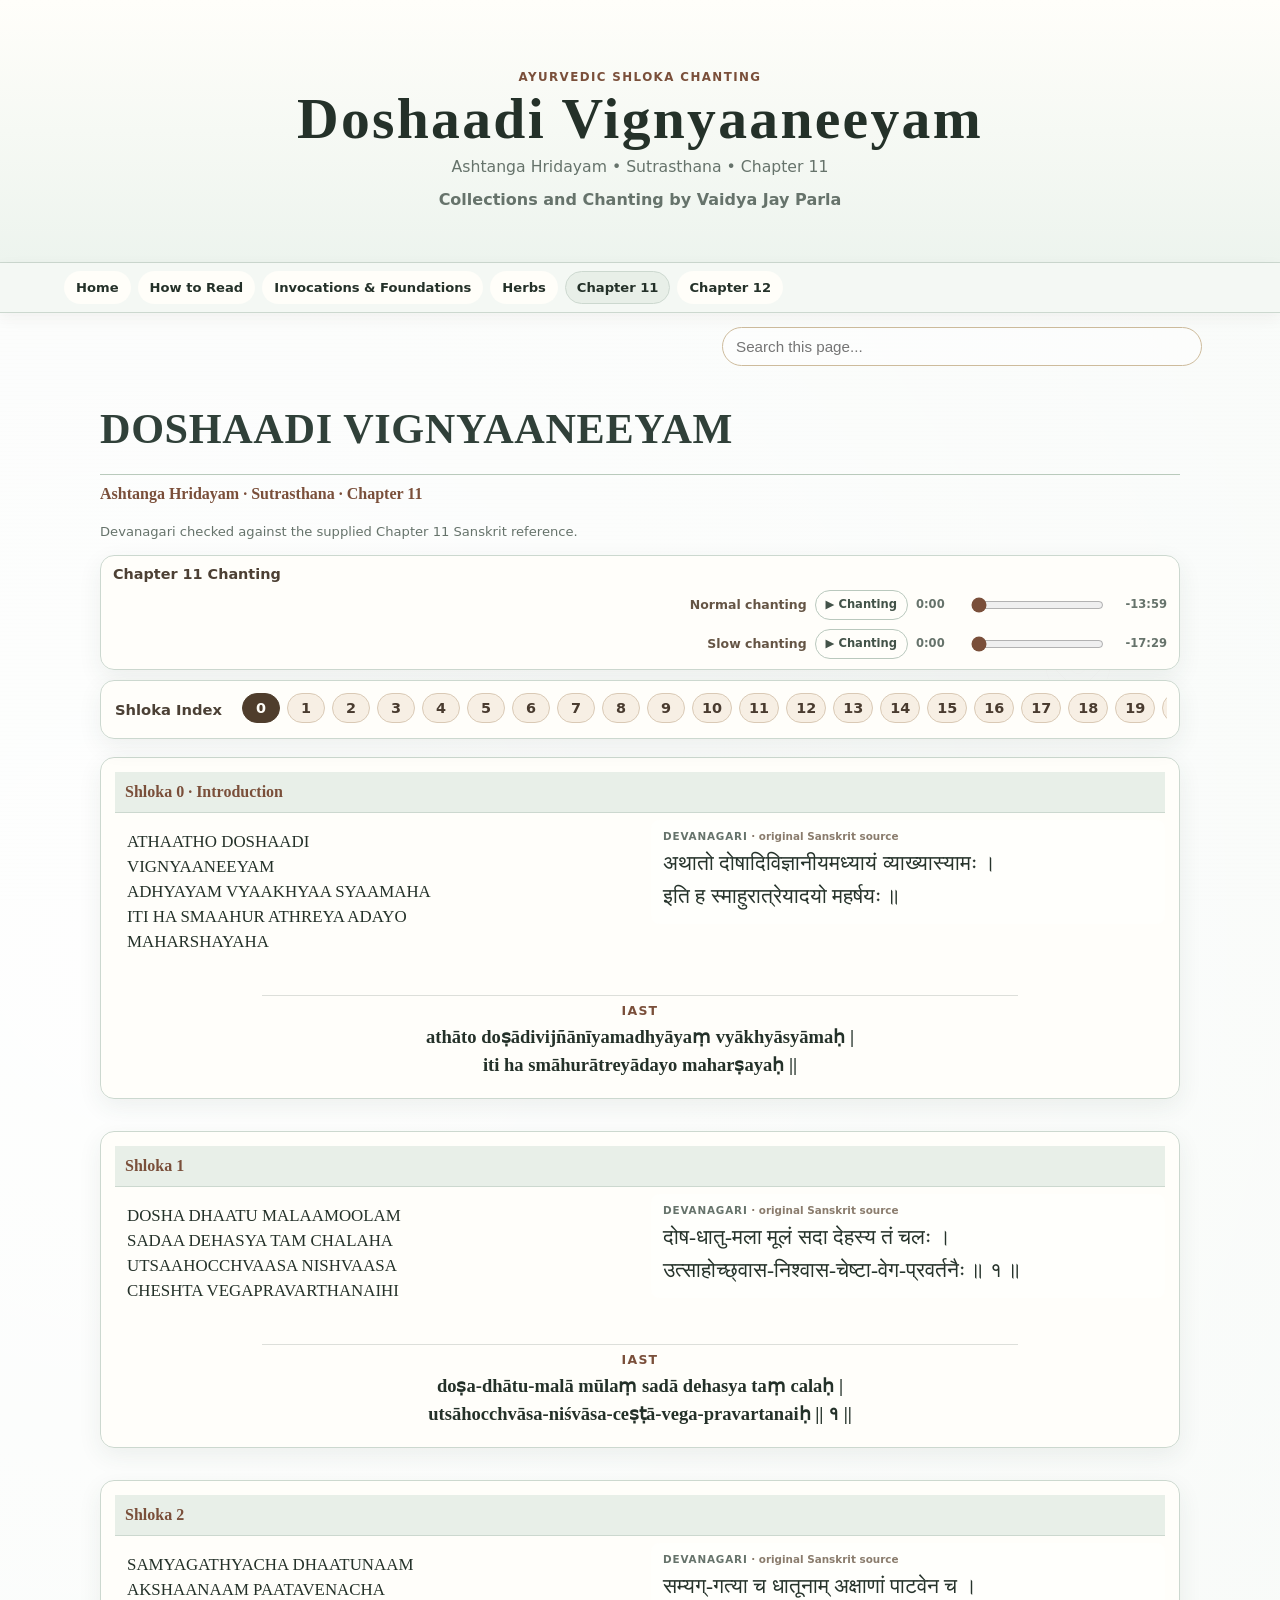
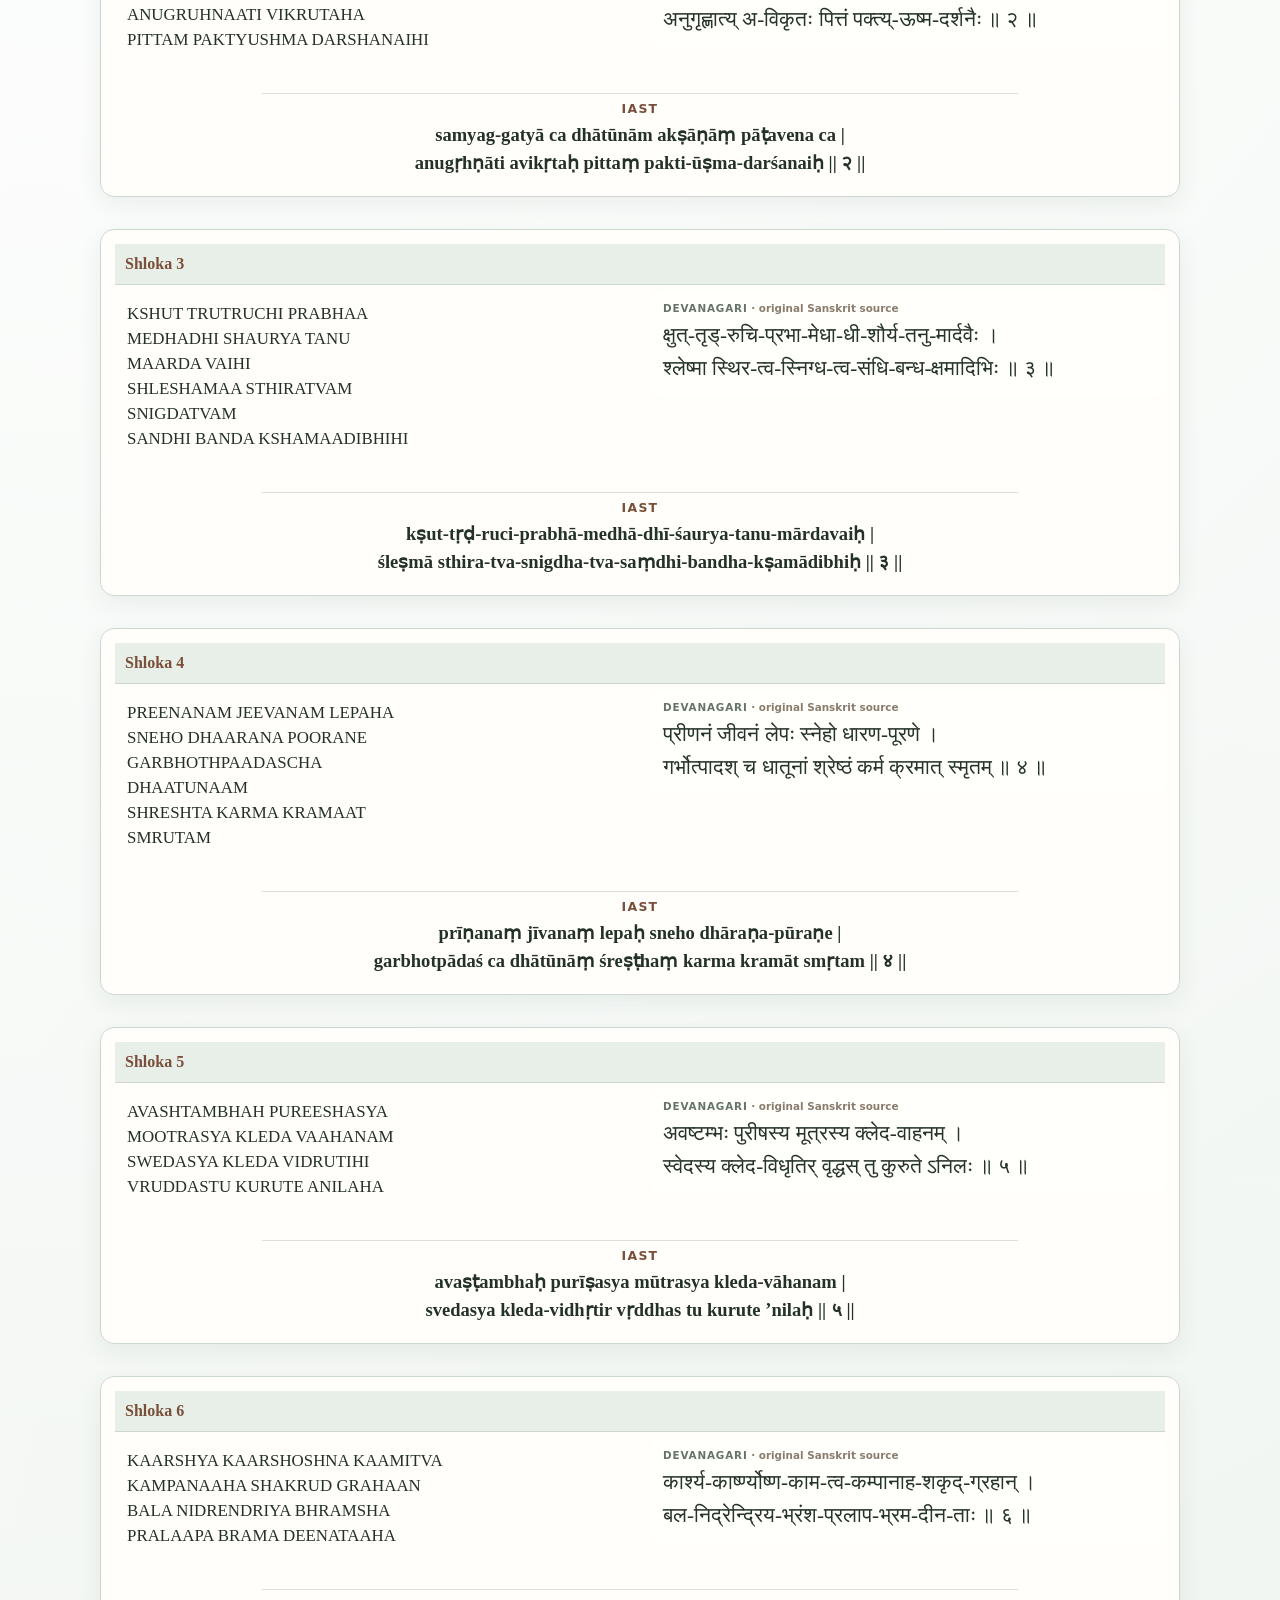
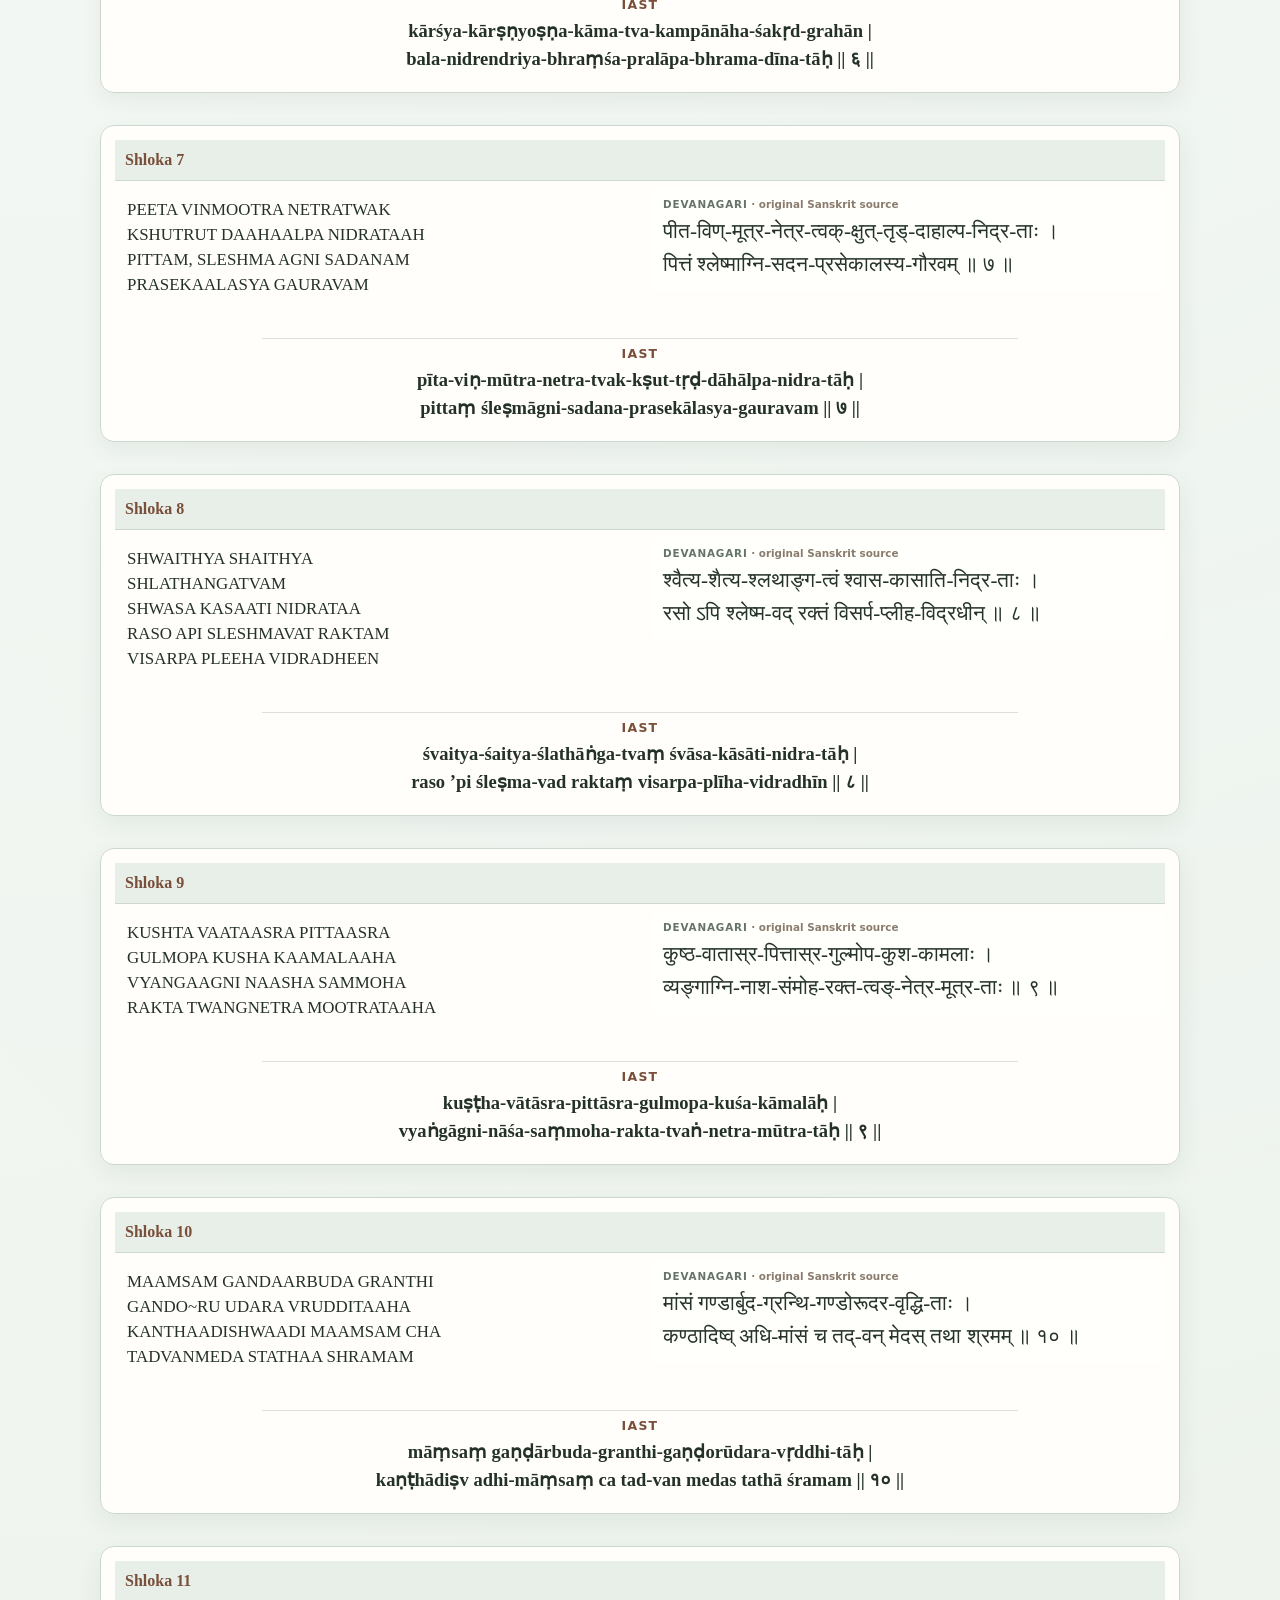
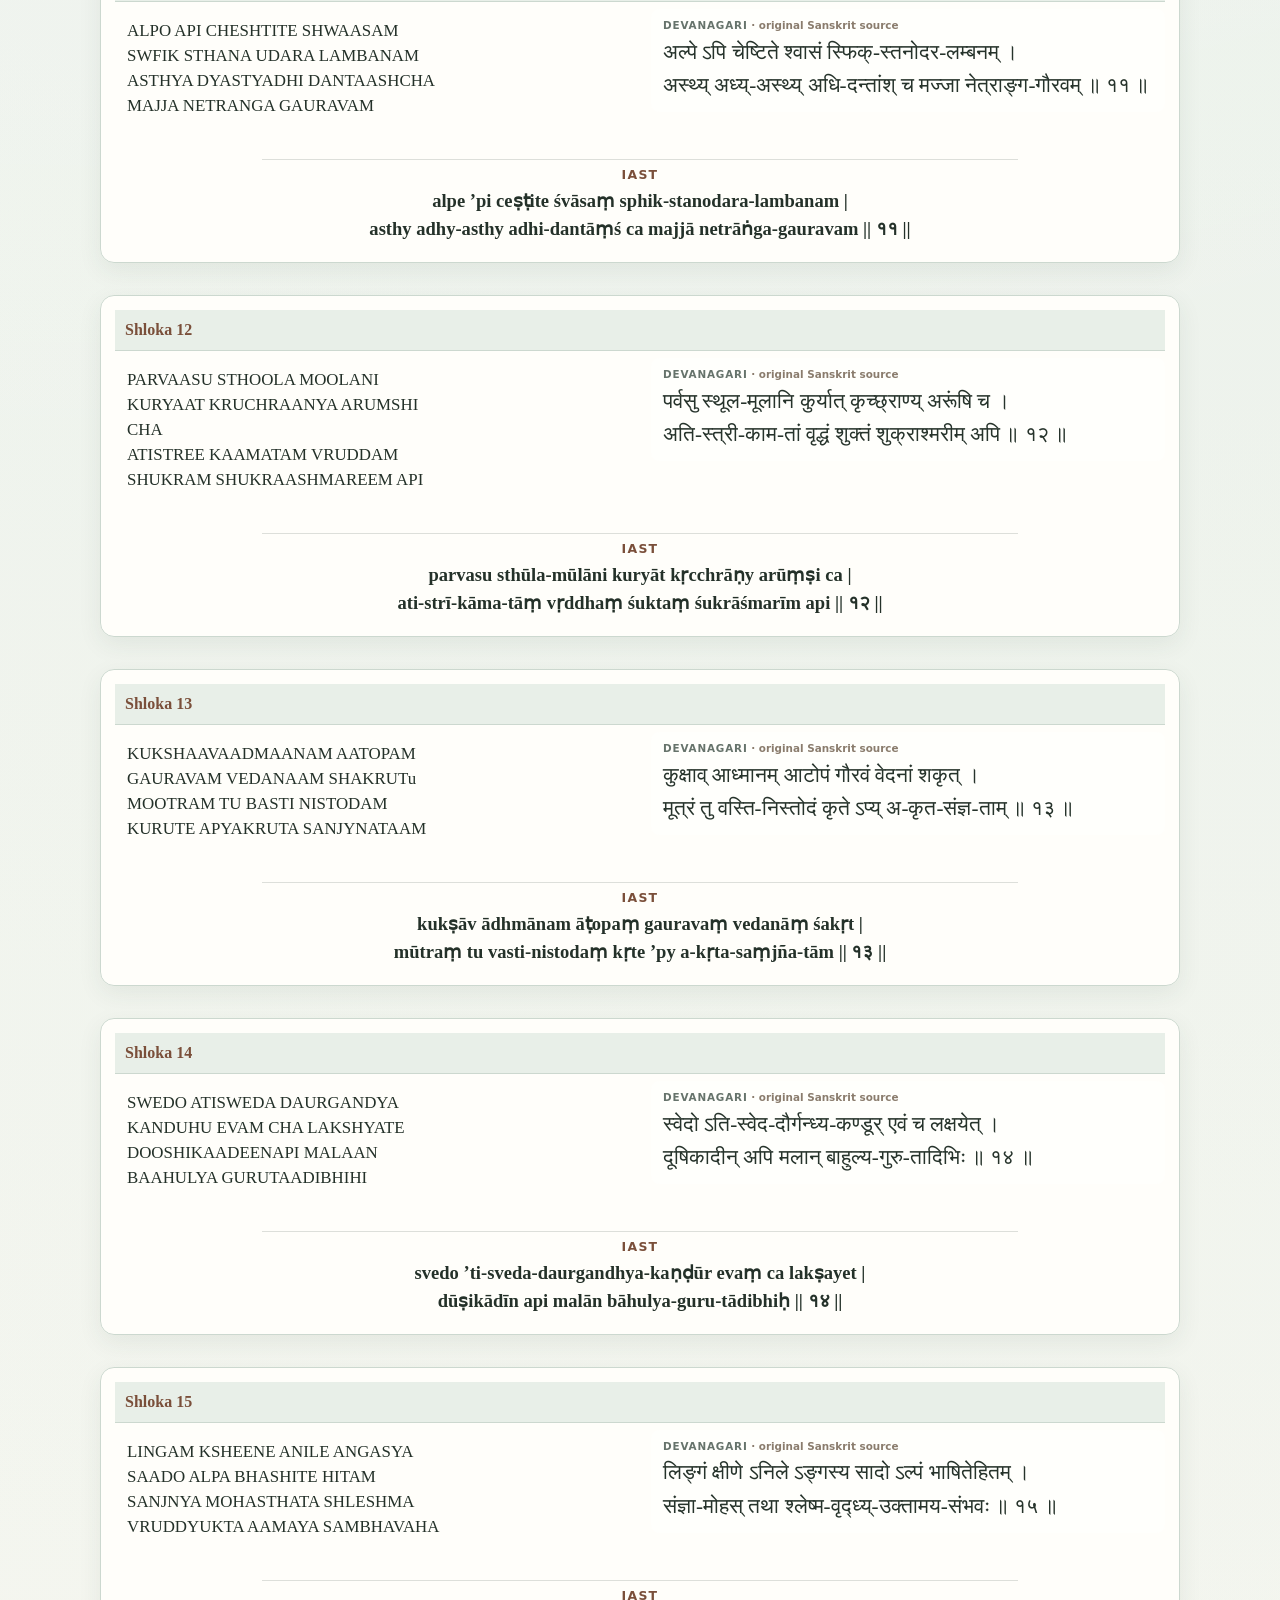
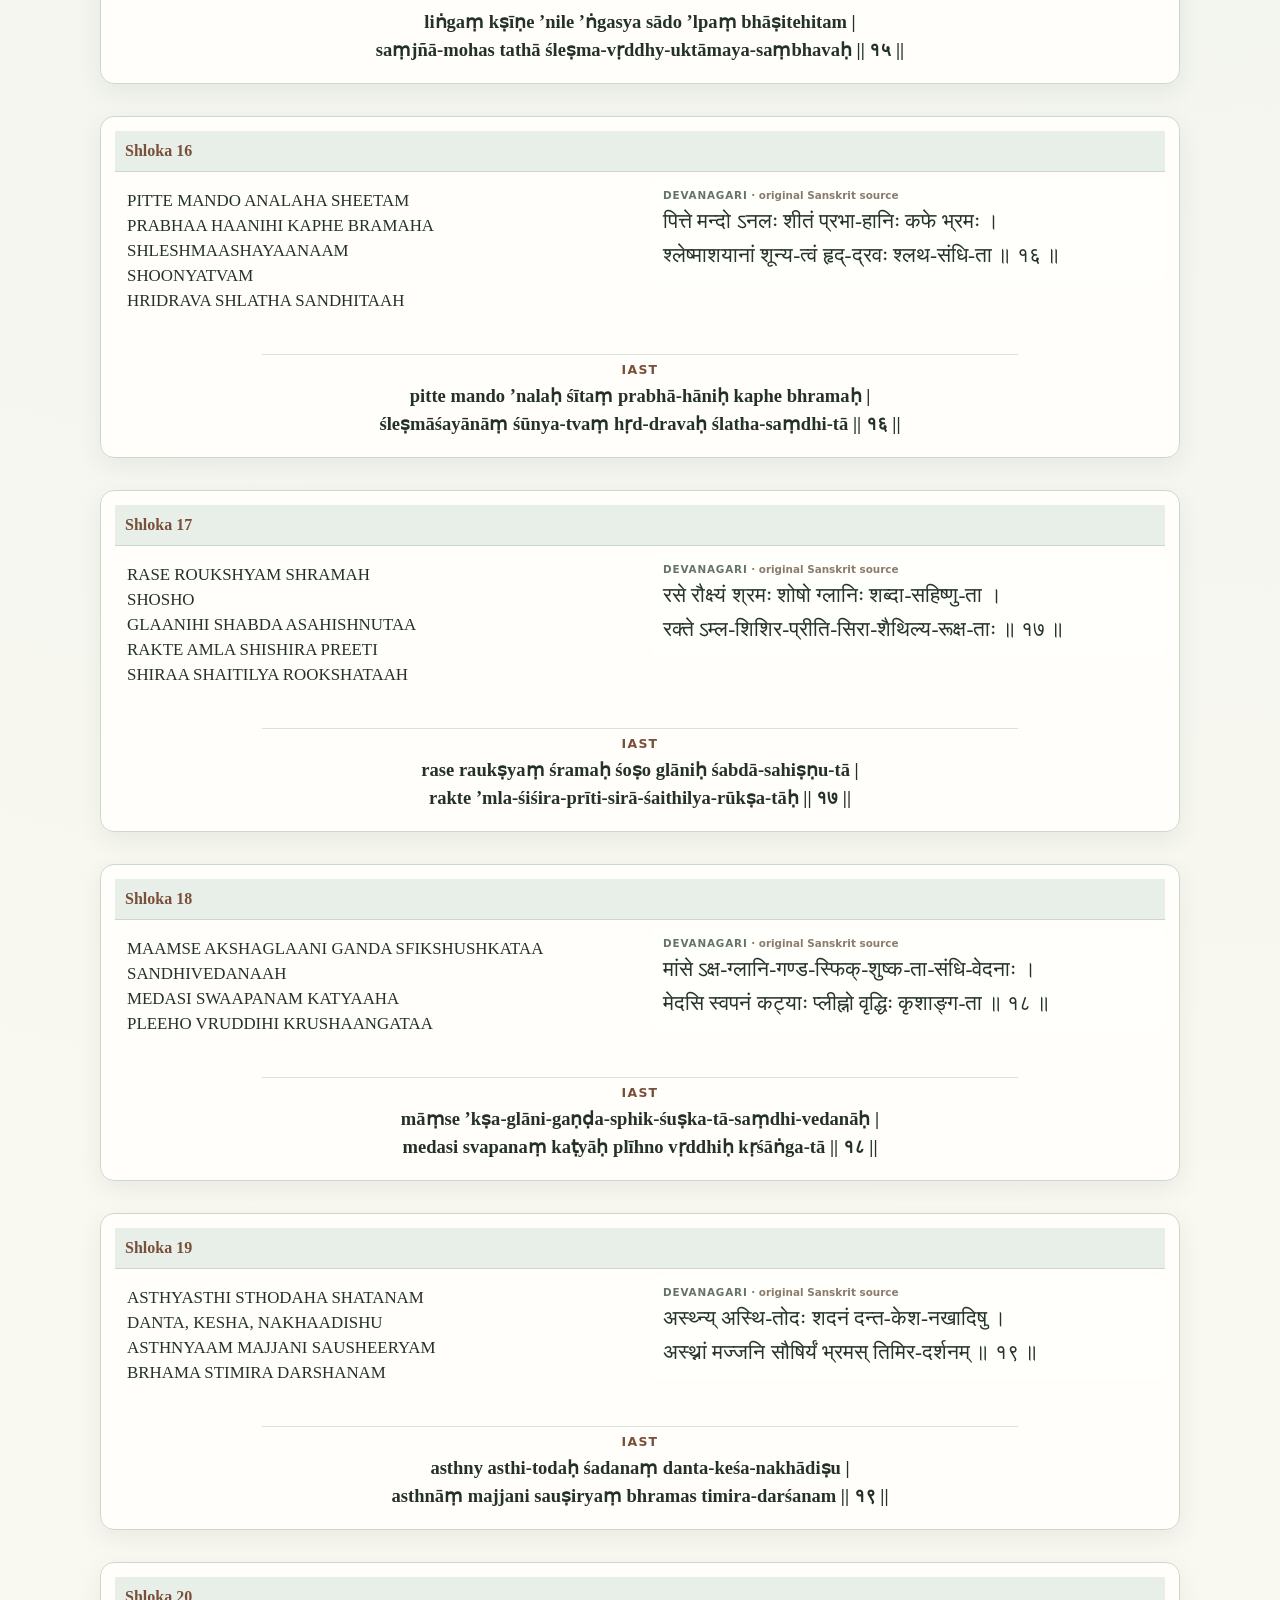
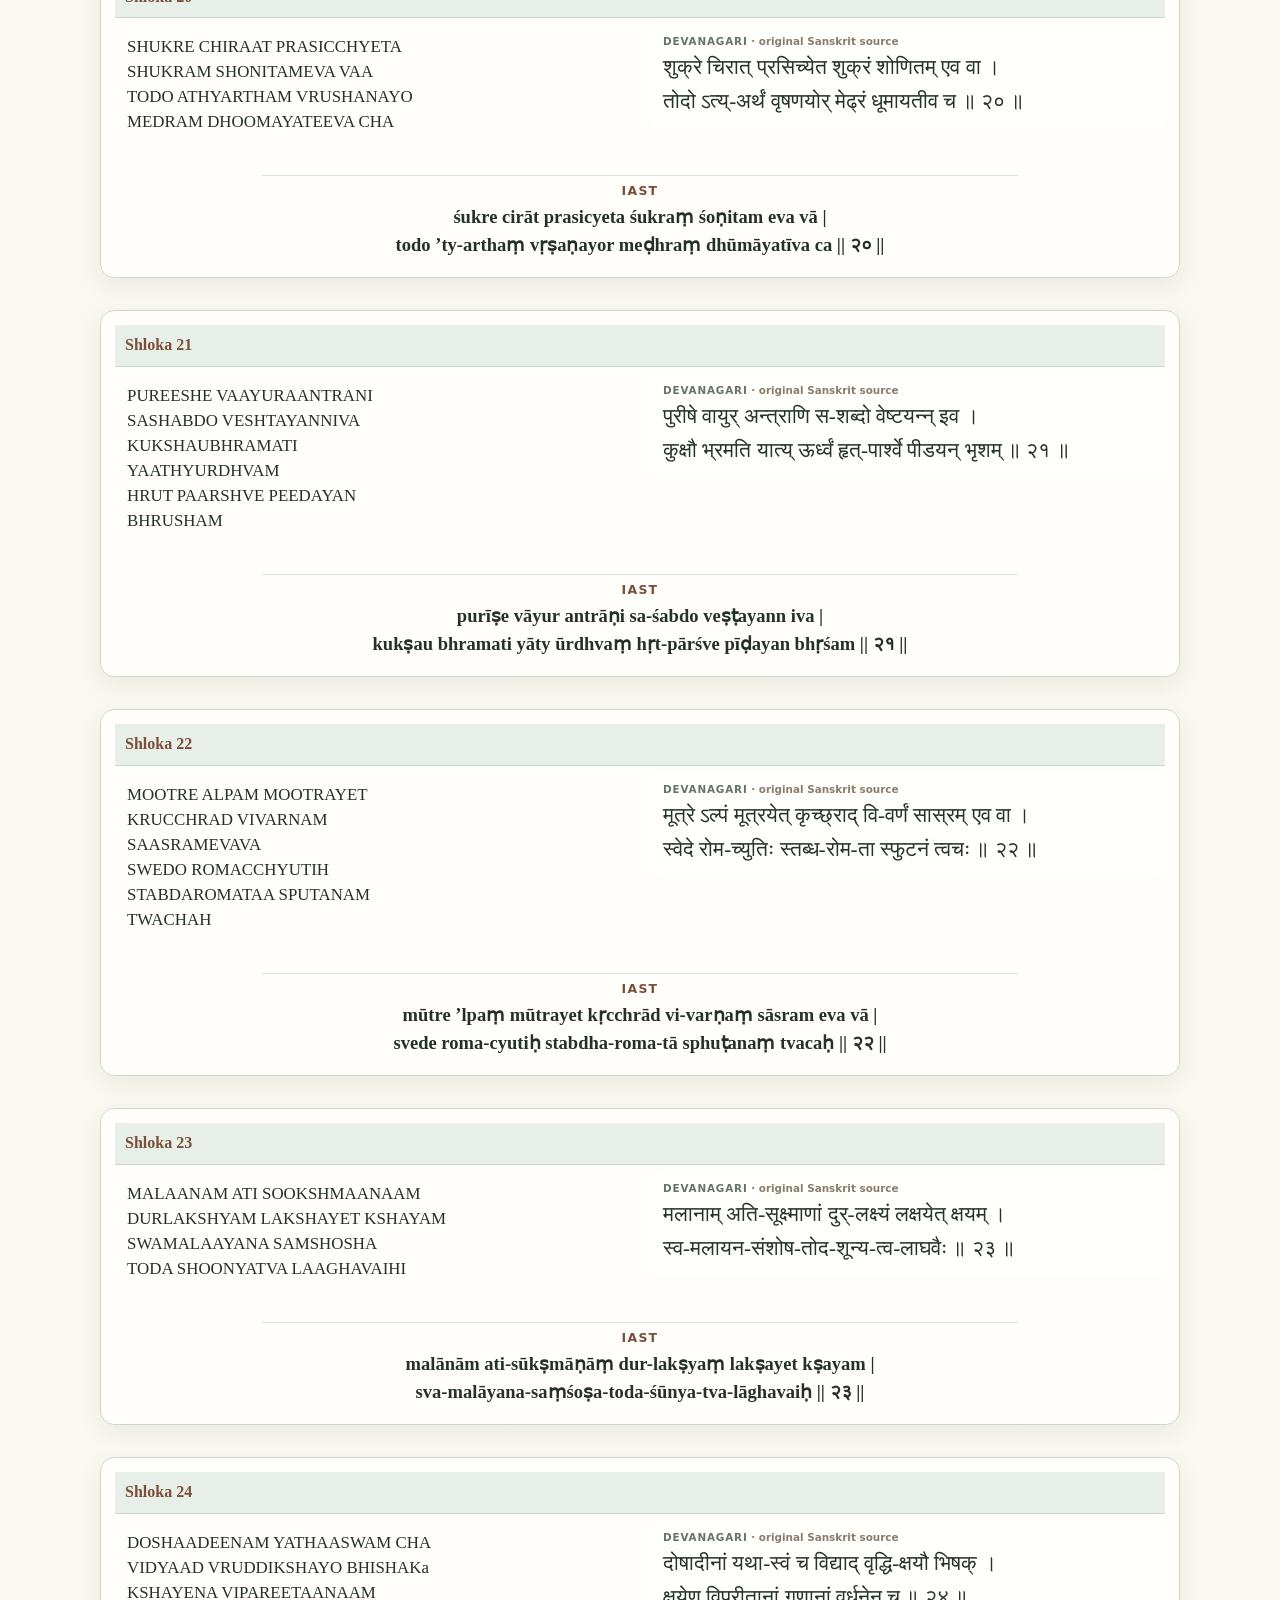
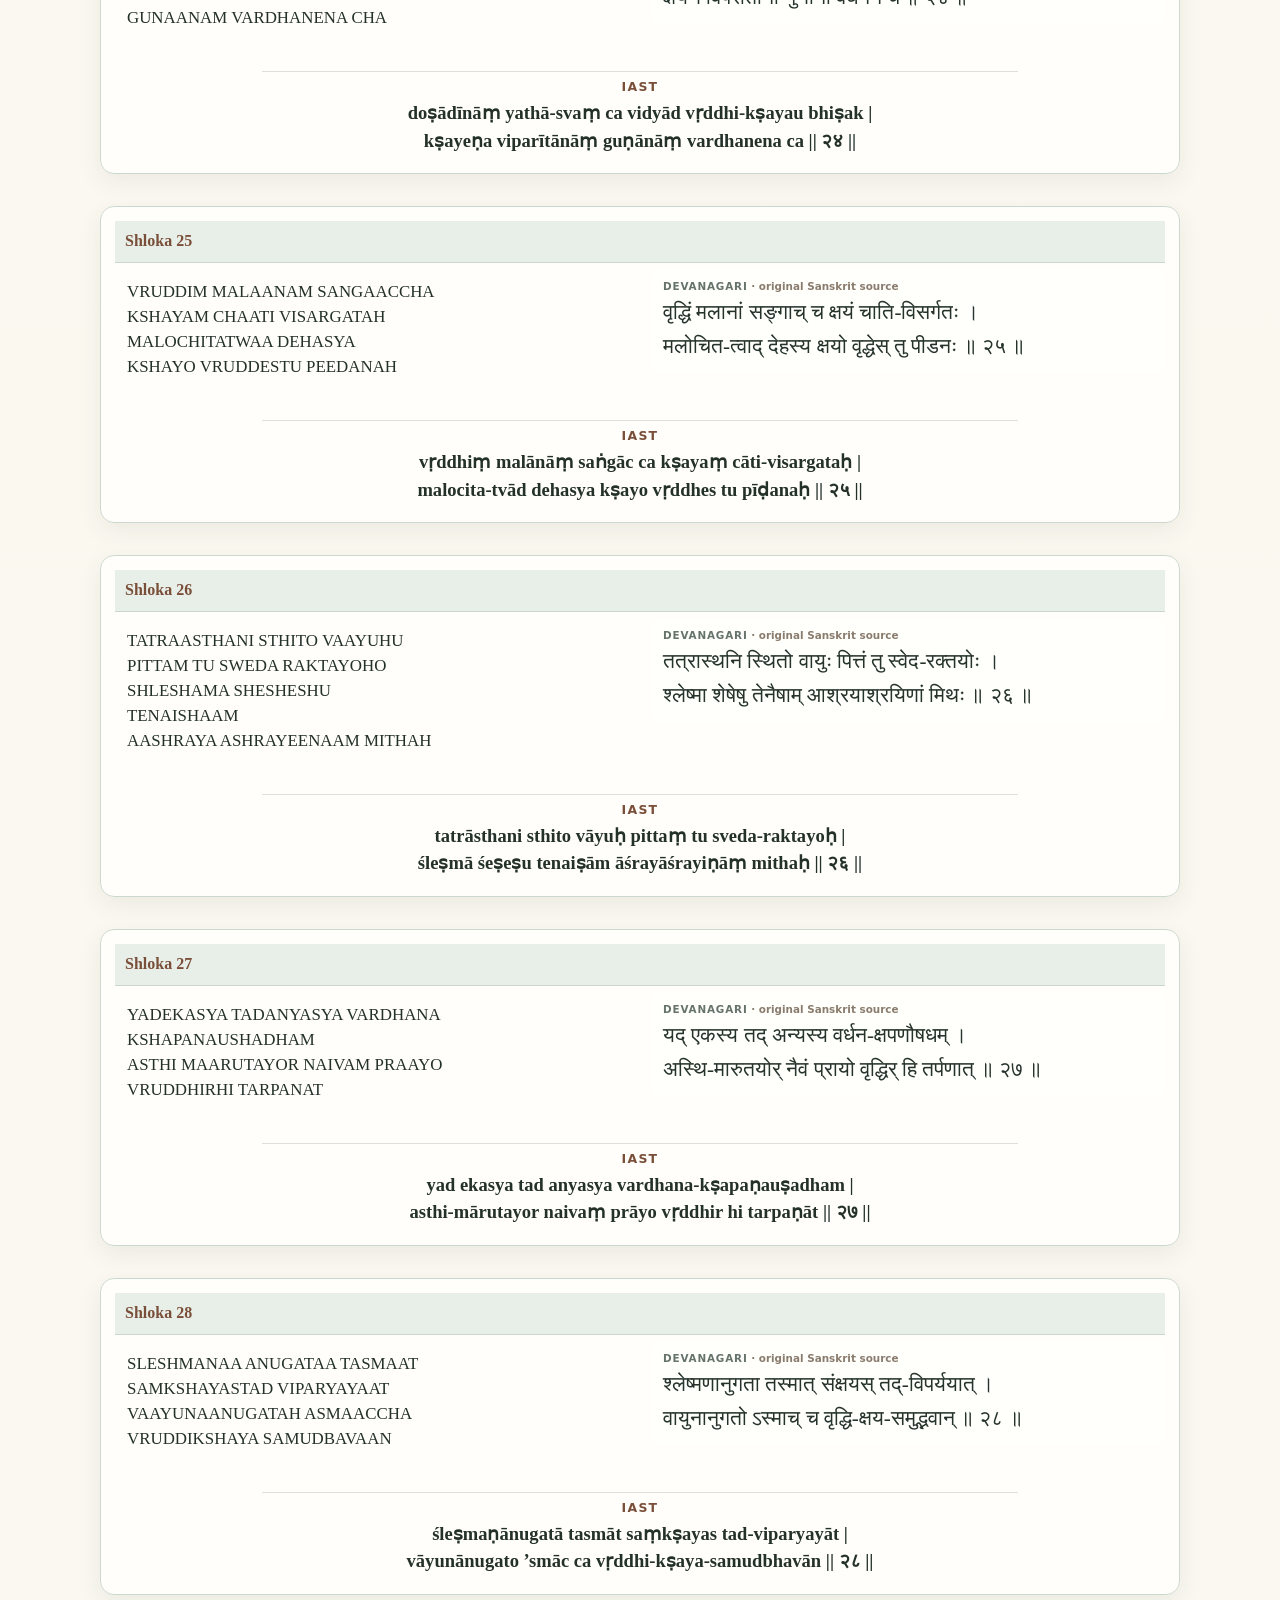
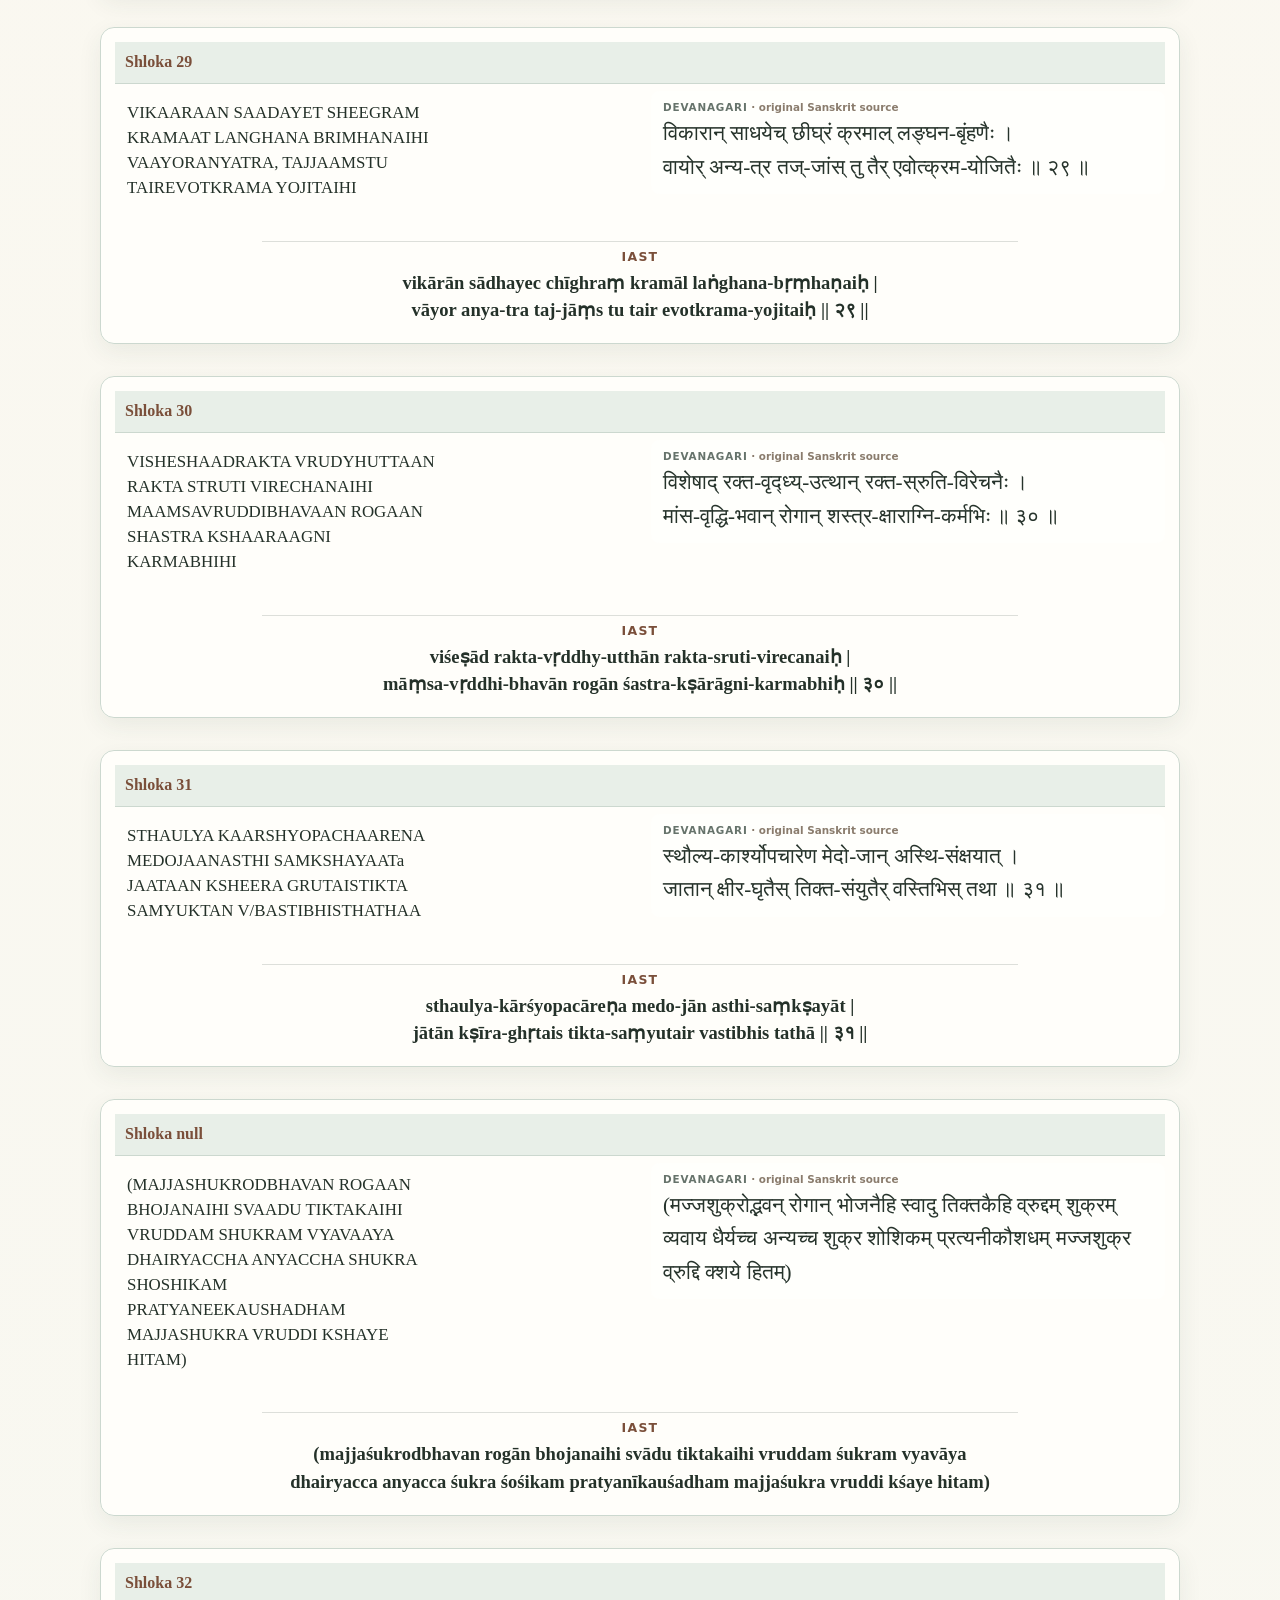
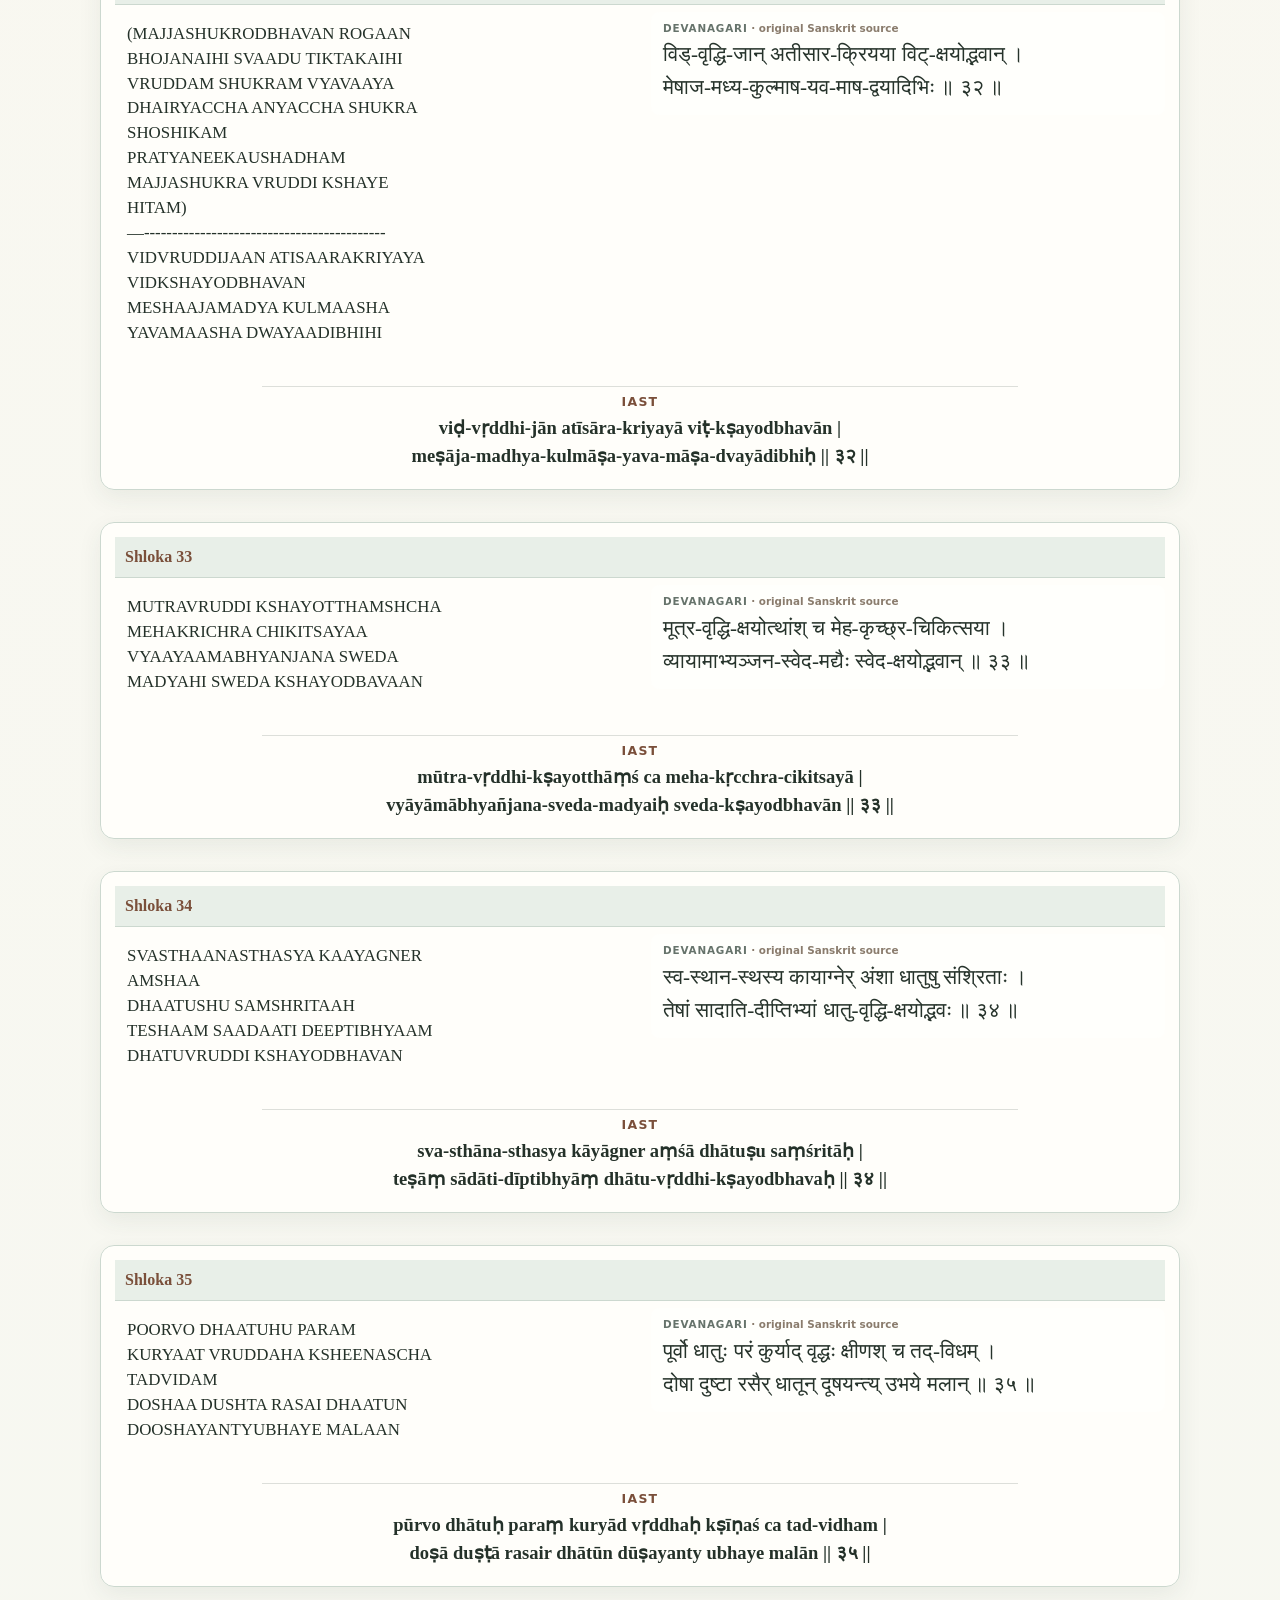
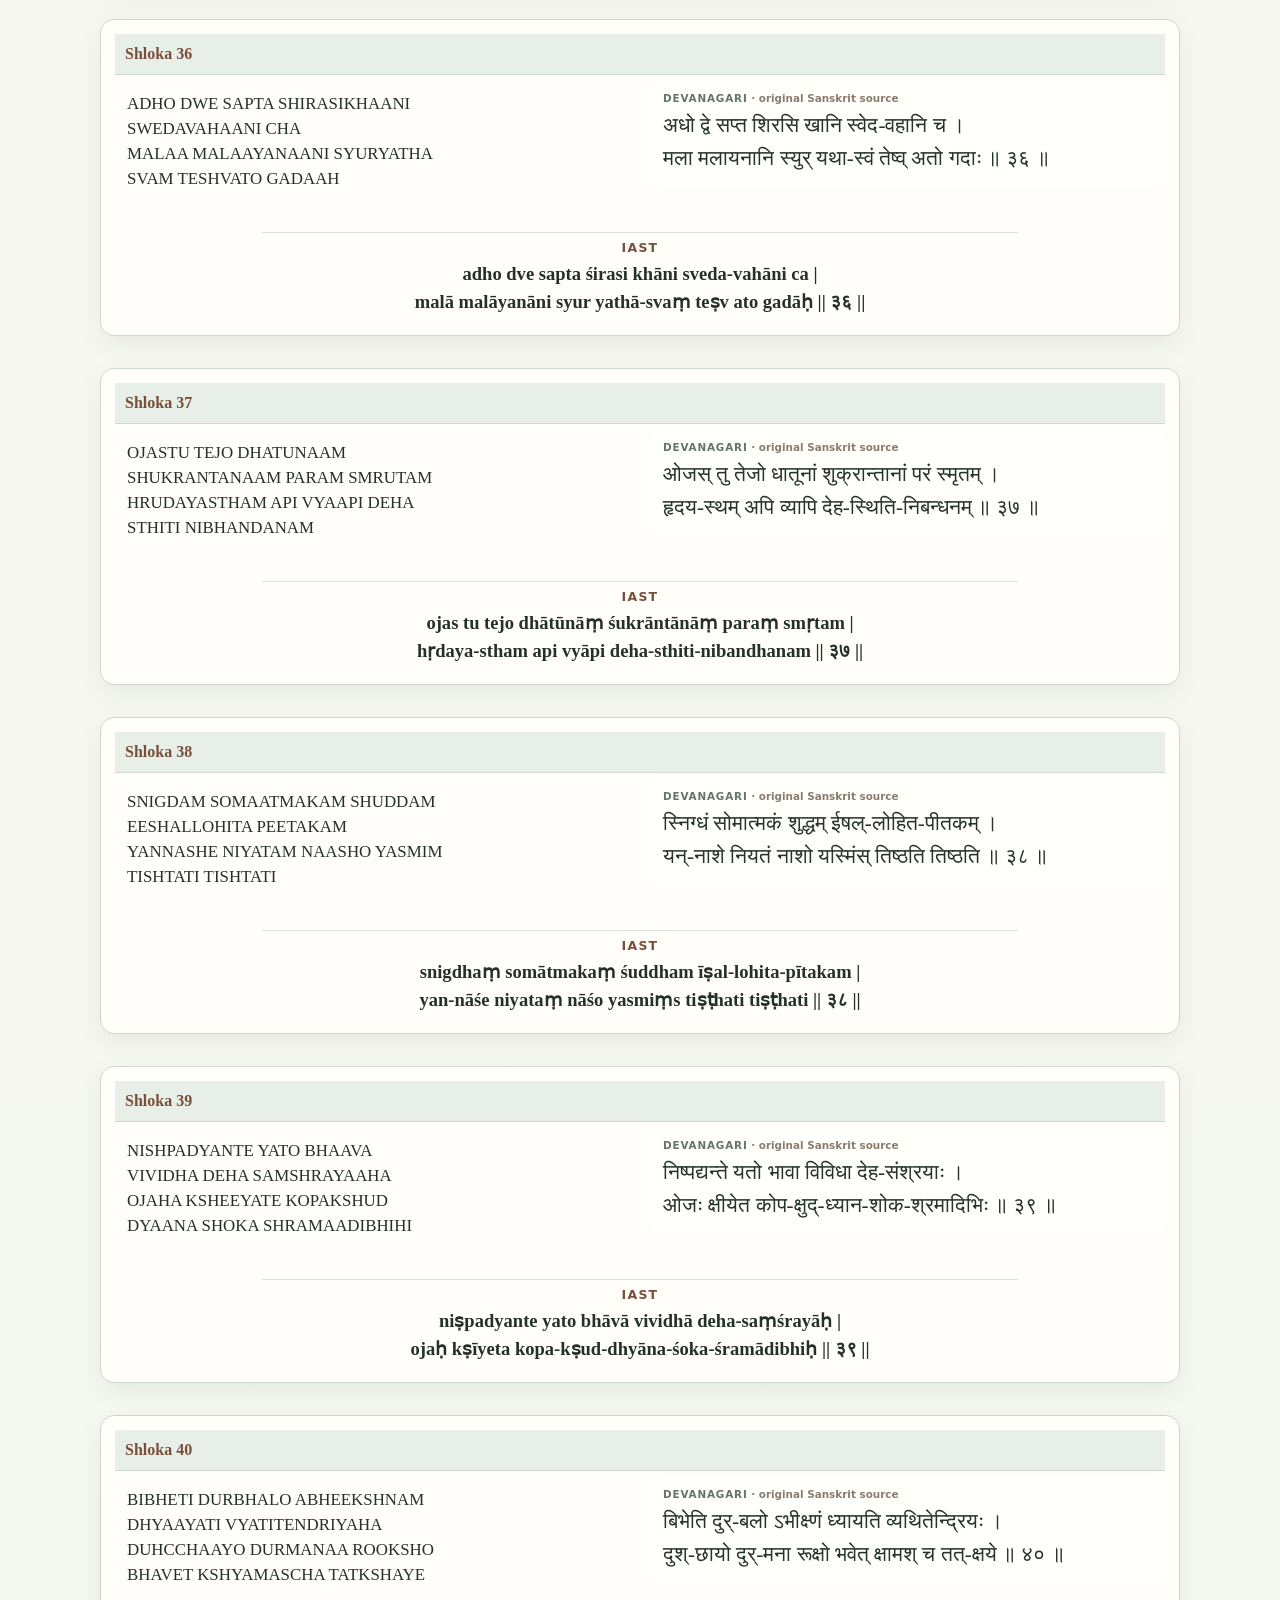
==== commit 5bfd6f78: "content: simplify creator credit" ====
--- a/chapter-11.html
+++ b/chapter-11.html
@@ -9,7 +9,7 @@
 <p class="collection-kicker">Ayurvedic Shloka Chanting</p>
 <h1>Doshaadi Vignyaaneeyam</h1>
 <p class="subtitle">Ashtanga Hridayam • Sutrasthana • Chapter 11</p>
-<p class="byline">Information Collections and Chanting by Vaidya Jay Parla</p>
+<p class="byline">Collections and Chanting by Vaidya Jay Parla</p>
 </div></header><nav class="site-nav"><div class="nav-inner">
 <a href="index.html">Home</a>
 <a href="guide.html">How to Read</a>
@@ -20,6 +20,6 @@
 </div></nav>
 <div class="page-tools"><input aria-label="Search this page" id="search" type="search" placeholder="Search this page..."><span id="searchCount" class="search-count"></span></div>
 <main><section class="section" id="doshaadi"><div class="loading-card">Loading collection…</div></section><div class="no-results" id="noResults">No matching text found.</div></main>
-<footer>Information Collections and Chanting by Vaidya Jay Parla</footer>
+<footer>Collections and Chanting by Vaidya Jay Parla</footer>
 <script type="module" src="site.js"></script>
 </body></html>
--- a/site.css
+++ b/site.css
@@ -0,0 +1,51 @@
+
+/* Multi-page UX layer. Keeps the existing visual language, removes cross-section conflicts. */
+:root{--site-nav-h:58px;--chapter-player-h:0px;--chapter-index-h:0px}
+html{scroll-behavior:smooth;scroll-padding-top:calc(var(--site-nav-h) + 20px)}
+body{min-height:100vh}
+.site-nav{position:sticky;top:0;z-index:70;background:rgba(244,248,244,.96);backdrop-filter:blur(12px);-webkit-backdrop-filter:blur(12px);border-bottom:1px solid var(--line)}
+.site-nav .nav-inner{max-width:1180px;margin:auto;padding:8px 14px;display:flex;gap:7px;align-items:center;overflow-x:auto;scrollbar-width:thin}
+.site-nav a{flex:0 0 auto;text-decoration:none;color:var(--ink);font:750 .82rem/1 system-ui,-apple-system,Segoe UI,sans-serif;padding:9px 11px;border-radius:999px;border:1px solid transparent}
+.site-nav a.active{background:var(--accent-soft,#e7efe9);border-color:var(--line)}
+.compact-hero{padding:28px 20px 22px!important}
+.compact-hero h1{font-size:clamp(2rem,5vw,3.6rem)!important}
+.collection-kicker{margin:0 0 5px;font:800 .74rem/1.2 system-ui,-apple-system,Segoe UI,sans-serif;letter-spacing:.12em;text-transform:uppercase;color:var(--accent)}
+.page-tools{max-width:1180px;margin:14px auto 0;padding:0 18px;display:flex;gap:10px;align-items:center}
+.page-tools #search{flex:1;max-width:480px;padding:10px 13px;border:1px solid var(--line);border-radius:999px;background:rgba(255,255,255,.85)}
+.loading-card{padding:36px;text-align:center;color:var(--muted);font-family:system-ui,-apple-system,Segoe UI,sans-serif}
+.home-main{width:min(1100px,calc(100% - 28px));margin:0 auto;padding:34px 0 60px}
+.home-intro{text-align:center;max-width:760px;margin:0 auto 28px;color:var(--muted);font-family:system-ui,-apple-system,Segoe UI,sans-serif}
+.home-grid{display:grid;grid-template-columns:repeat(2,minmax(0,1fr));gap:18px}
+.home-card{display:block;text-decoration:none;color:inherit;background:rgba(255,254,249,.96);border:1px solid var(--line);border-radius:18px;padding:24px;box-shadow:var(--shadow);transition:transform .15s ease,box-shadow .15s ease}
+.home-card:hover{transform:translateY(-2px);box-shadow:0 14px 34px rgba(40,70,54,.13)}
+.home-card .eyebrow{font:800 .72rem/1.2 system-ui,-apple-system,Segoe UI,sans-serif;letter-spacing:.09em;text-transform:uppercase;color:var(--accent)}
+.home-card h2{margin:7px 0 8px;font-size:1.55rem}
+.home-card p{margin:0;color:var(--muted);font:500 .94rem/1.55 system-ui,-apple-system,Segoe UI,sans-serif}
+.enter{display:inline-flex;margin-top:15px;font:800 .86rem system-ui,-apple-system,Segoe UI,sans-serif;color:var(--accent)}
+.audio-row,.attached-audio,.verse-audio,.chapter-audio-item{display:flex!important;align-items:center!important;gap:8px!important;flex-wrap:wrap!important}
+.mobile-play{display:inline-flex!important;align-items:center!important;justify-content:center!important;visibility:visible!important;opacity:1!important;border:1px solid #b9c8bd!important;background:#fffefa!important;color:#425248!important;border-radius:999px!important;padding:6px 10px!important;min-height:30px!important;font:750 .72rem/1 system-ui,-apple-system,Segoe UI,sans-serif!important;cursor:pointer}
+.mobile-play.is-playing{background:#e4eee6!important}
+.audio-progress{display:grid!important;grid-template-columns:46px minmax(120px,1fr) 58px!important;gap:7px!important;align-items:center!important;min-width:250px!important;font:650 .72rem/1 system-ui,-apple-system,Segoe UI,sans-serif;color:var(--muted)}
+.audio-progress input[type="range"]{width:100%!important;accent-color:var(--accent);padding:0!important;border:0!important;background:transparent!important;box-shadow:none!important}
+.audio-elapsed,.audio-time{font-variant-numeric:tabular-nums;white-space:nowrap}
+.audio-time{text-align:right}
+.verse-audio audio,.attached-audio audio,.chapter-audio-item audio{position:absolute!important;width:1px!important;height:1px!important;opacity:0!important;pointer-events:none!important}
+.chapter-audio-suite{background:rgba(255,254,250,.985)!important}
+body[data-page="chapter11"] .chapter-audio-suite{position:sticky!important;top:calc(var(--site-nav-h) + 6px)!important;z-index:55!important;margin-bottom:8px!important}
+.shloka-index{position:sticky!important;z-index:50!important;background:rgba(255,254,250,.985)!important}
+body[data-page="chapter11"] .shloka-index{top:calc(var(--site-nav-h) + var(--chapter-player-h) + 12px)!important}
+body[data-page="chapter12"] .shloka-index{top:calc(var(--site-nav-h) + 8px)!important}
+.shloka-index-links{overflow-x:auto!important;display:flex!important;flex-wrap:nowrap!important;scrollbar-width:thin}
+.shloka-index-links a{flex:0 0 auto}
+.verse{scroll-margin-top:calc(var(--site-nav-h) + var(--chapter-player-h) + var(--chapter-index-h) + 28px)!important}
+.search-match{background:#ffe36e!important;color:#24190f!important;border-radius:3px;padding:0 .08em}
+.search-count{font:650 .8rem system-ui,-apple-system,Segoe UI,sans-serif;color:var(--muted)}
+footer{text-align:center}
+@media(max-width:700px){
+  .home-grid{grid-template-columns:1fr}
+  .compact-hero{padding:22px 14px 18px!important}
+  .page-tools{padding:0 12px}
+  .audio-progress{grid-template-columns:40px minmax(74px,1fr) 54px!important;min-width:0!important;width:100%!important}
+  .verse-audio,.attached-audio{width:100%!important}
+}
+@media(prefers-reduced-motion:reduce){html{scroll-behavior:auto!important}.home-card{transition:none}}
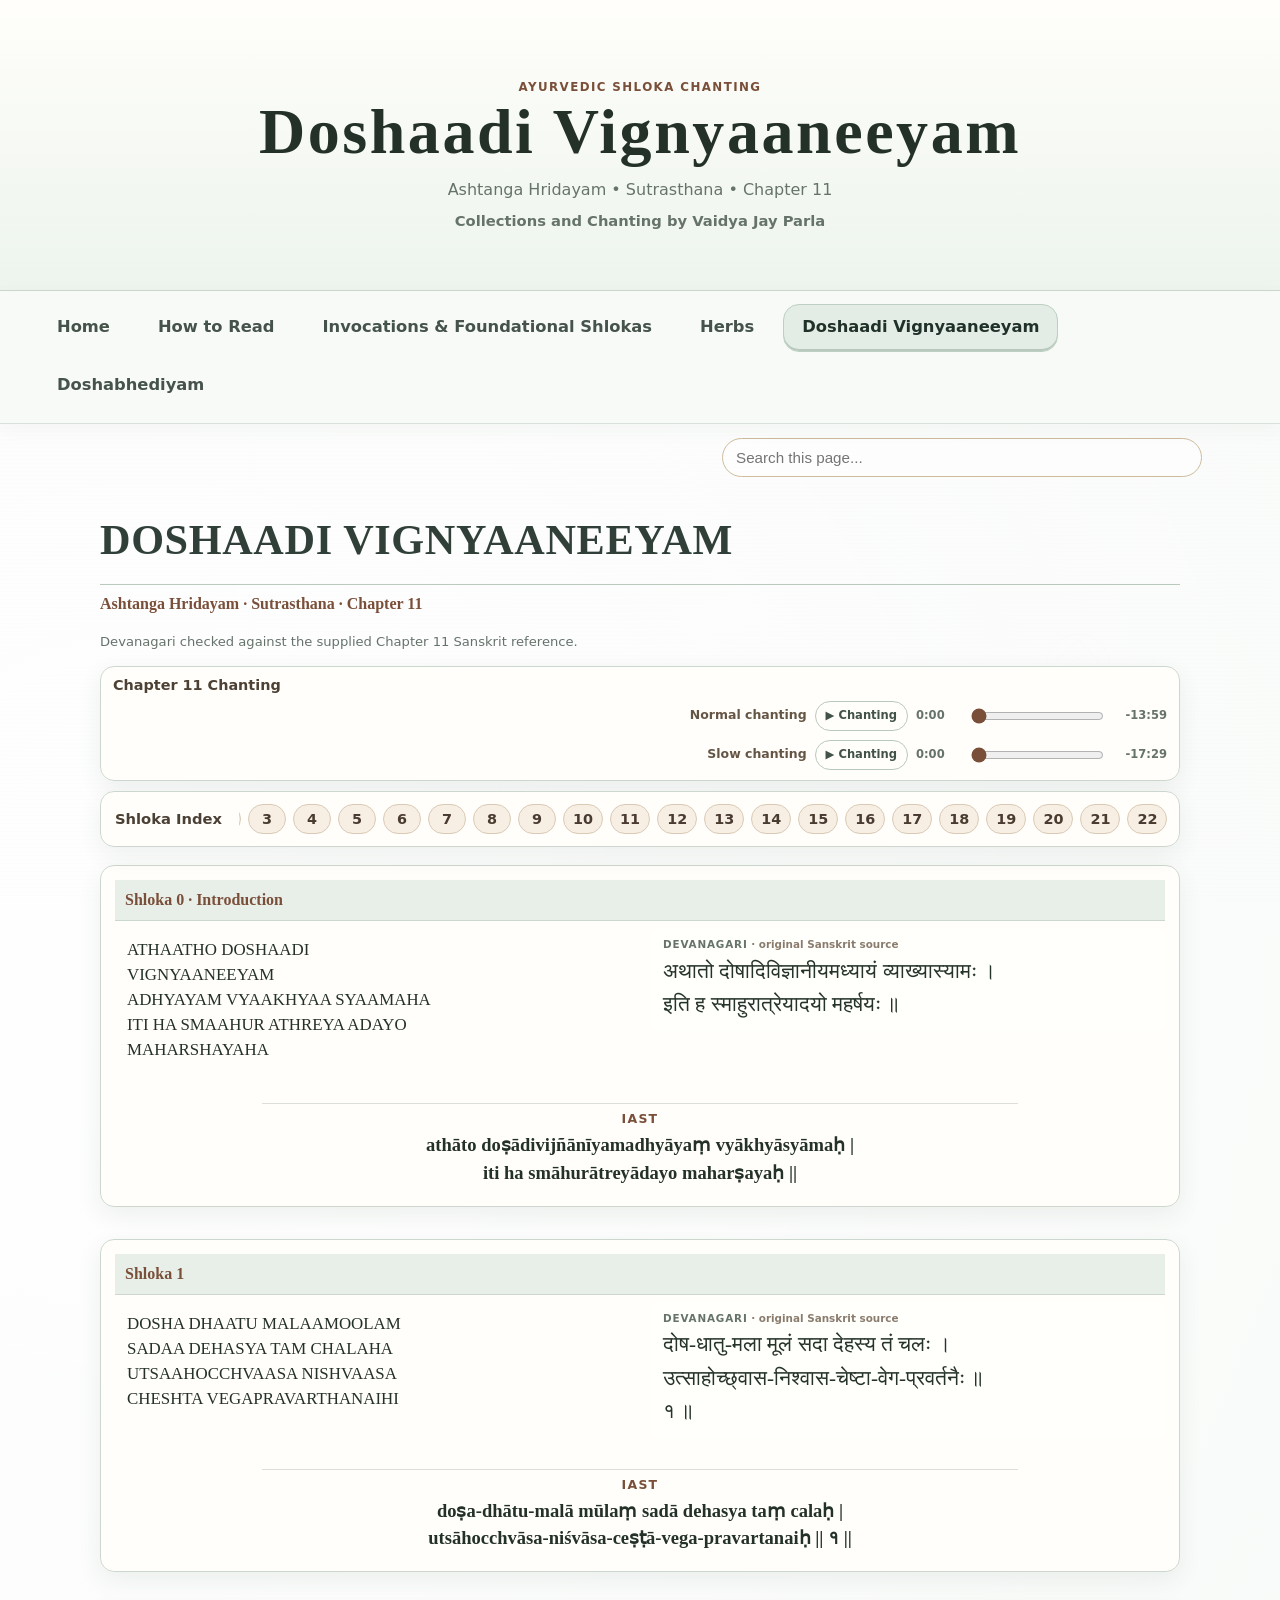
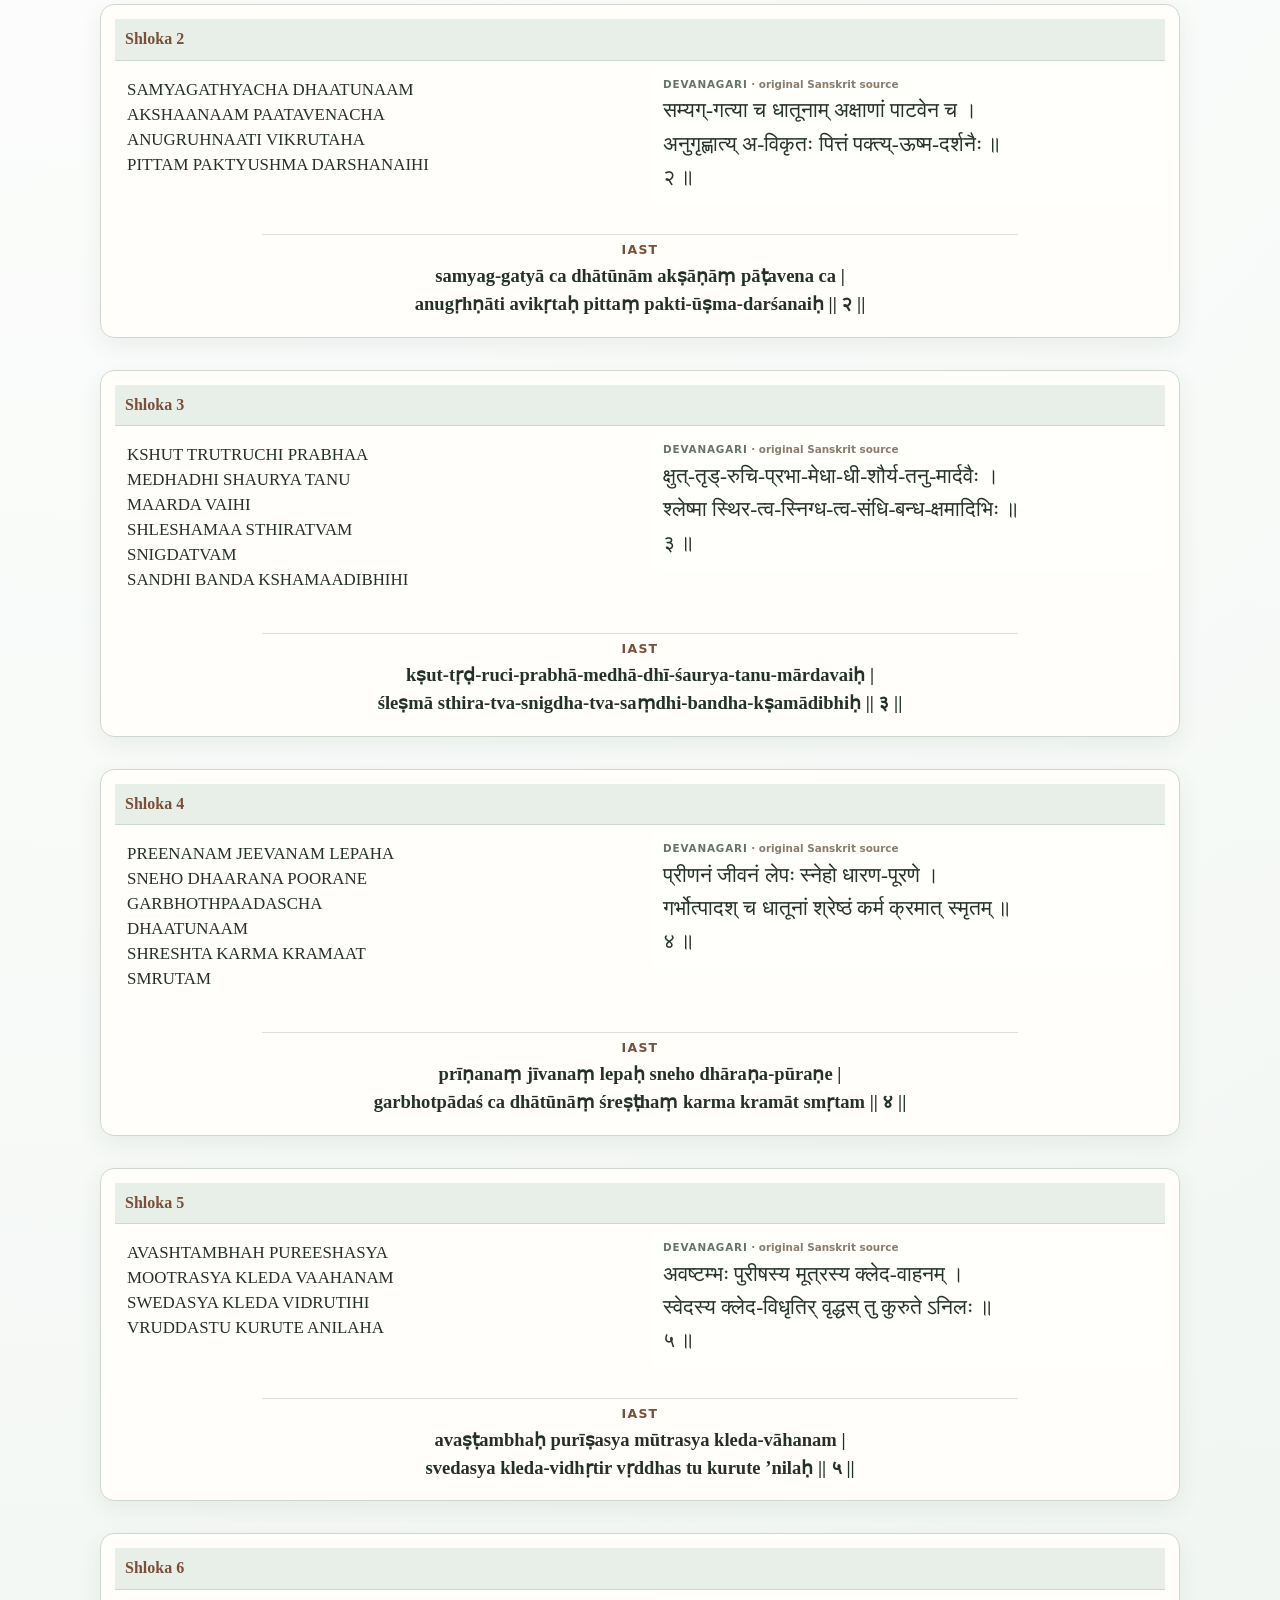
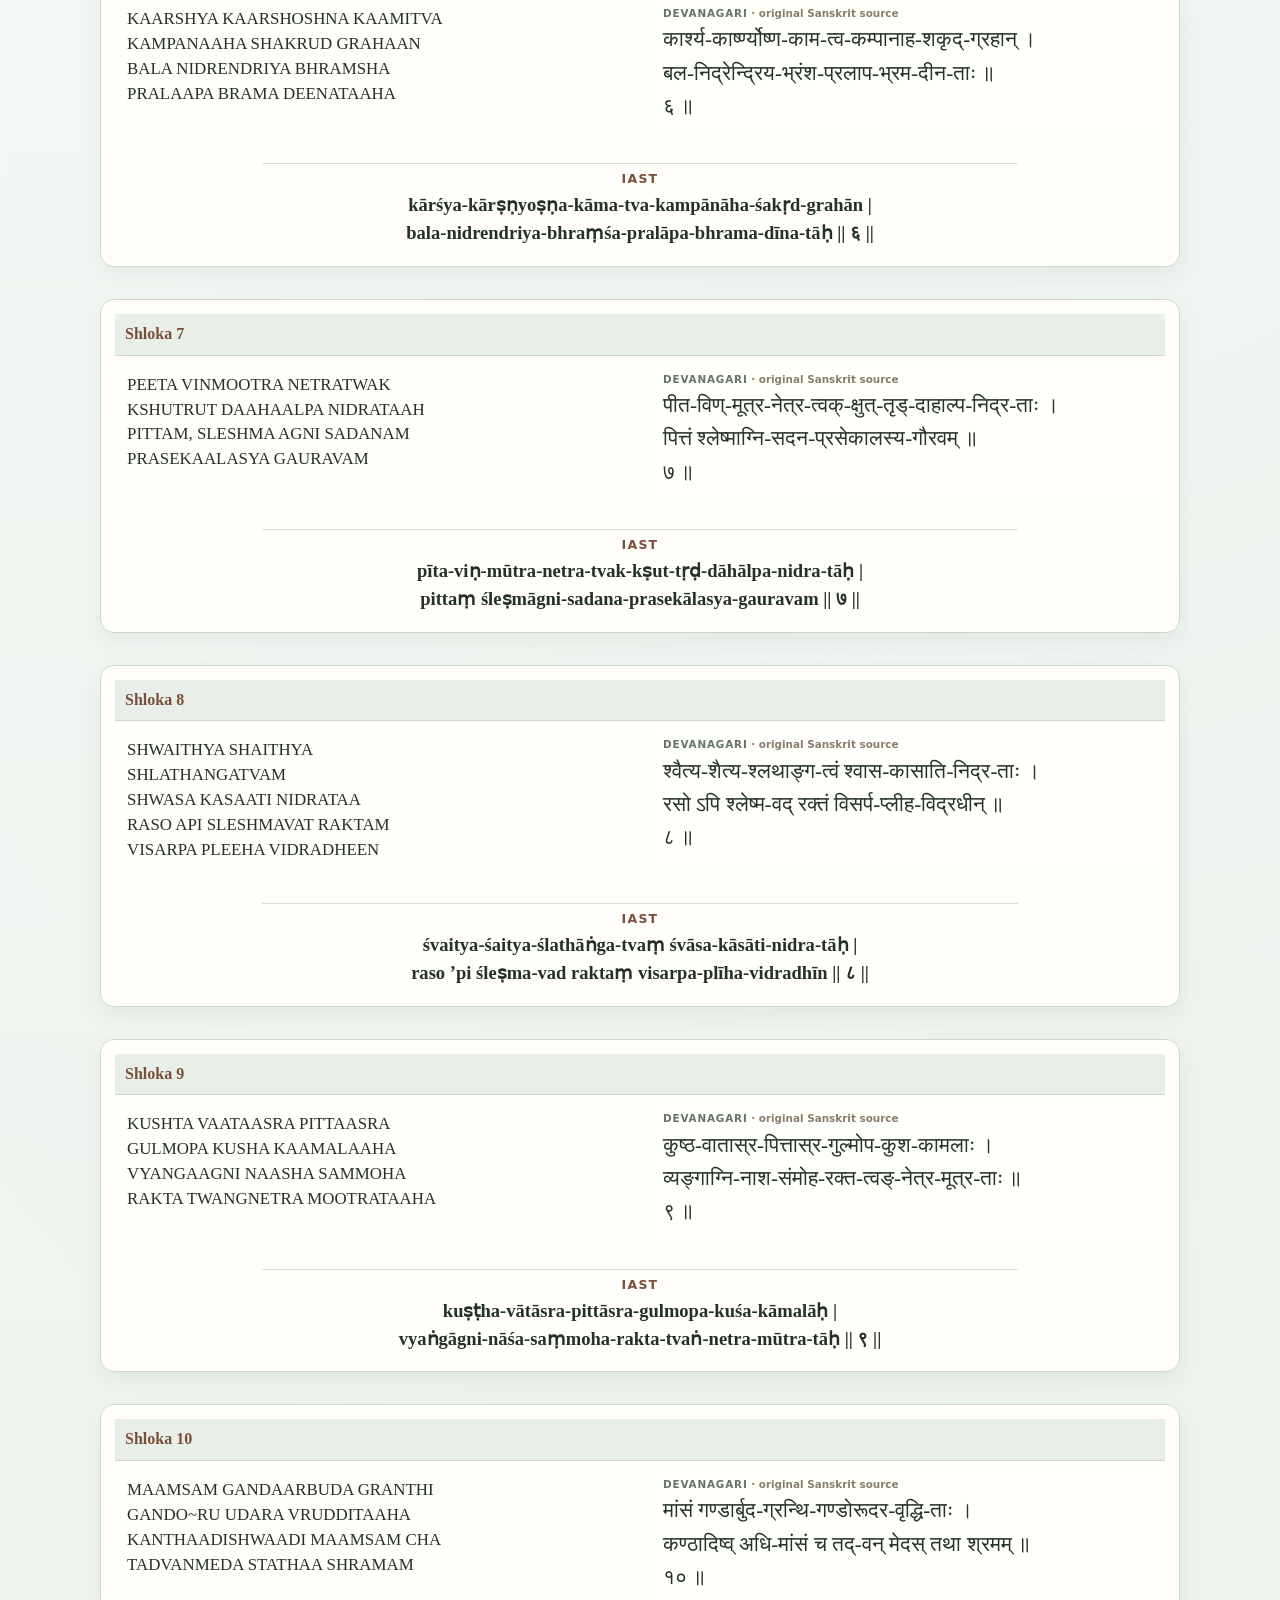
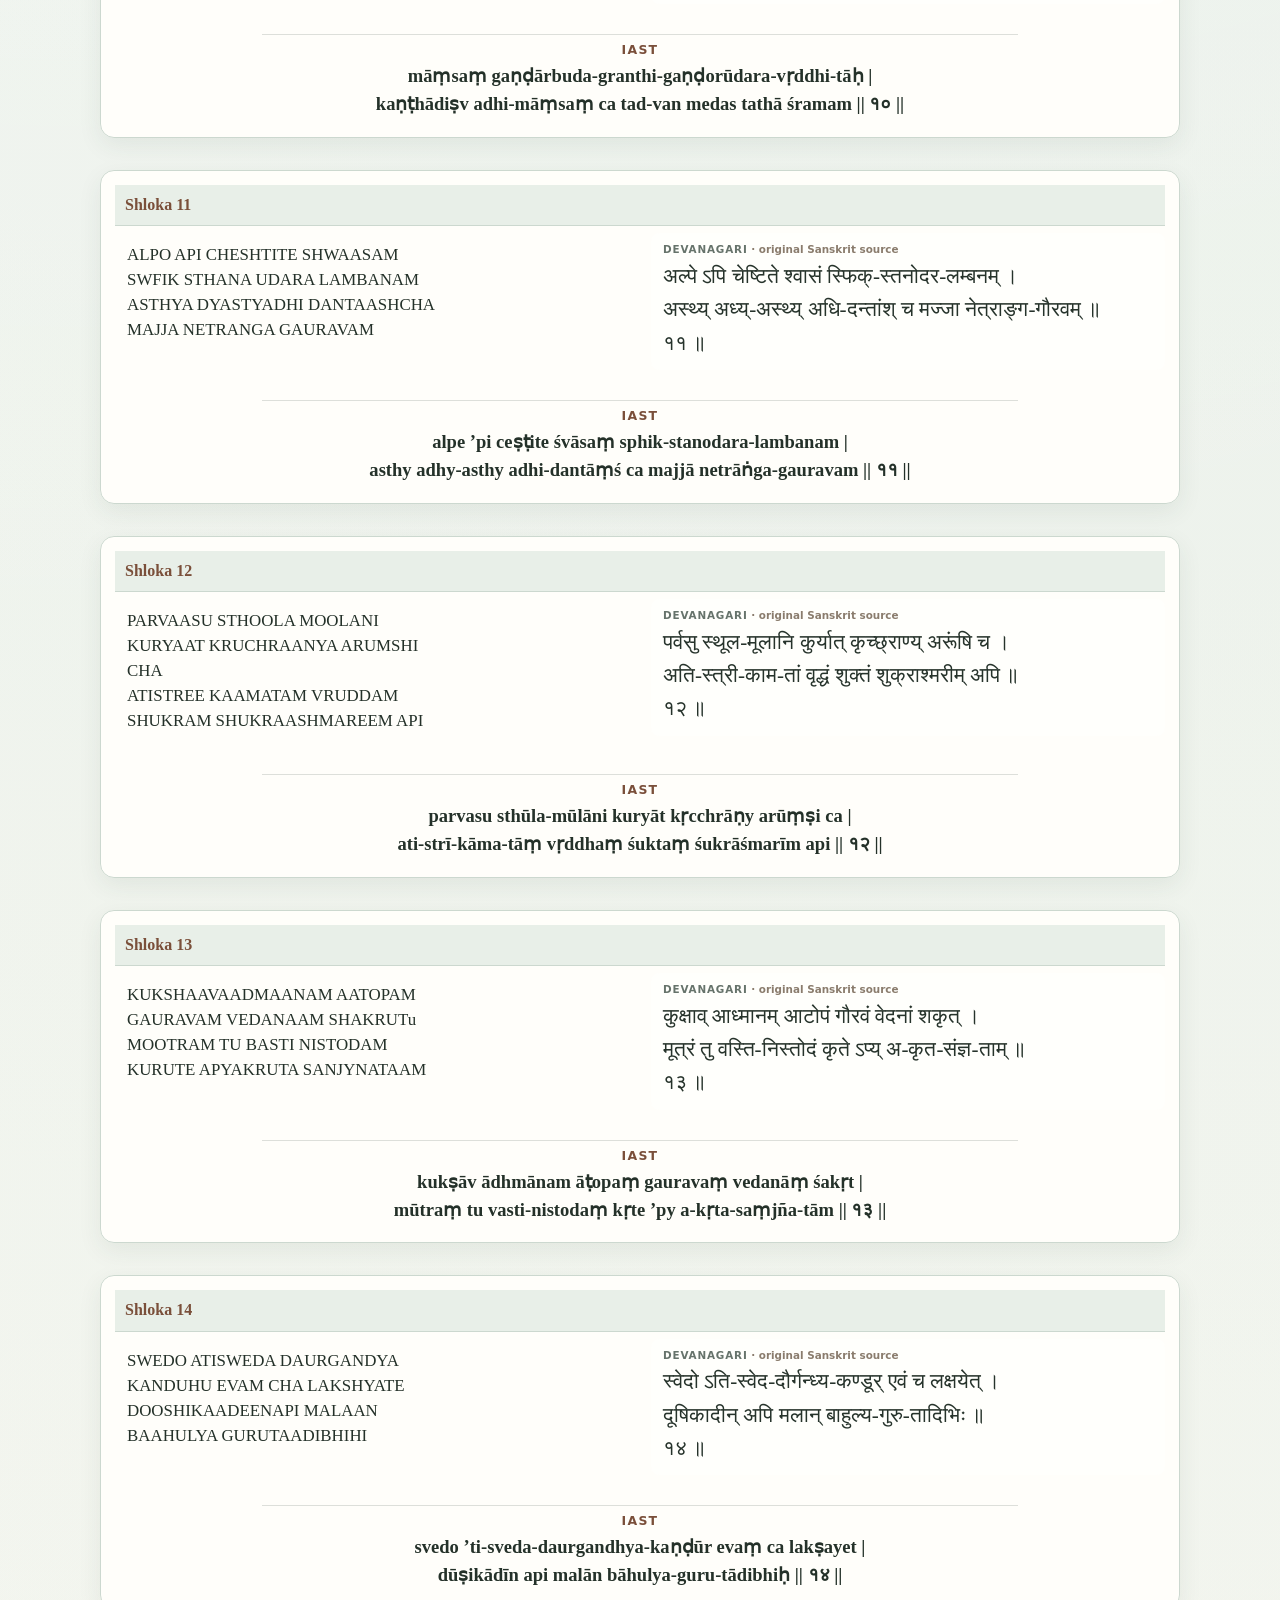
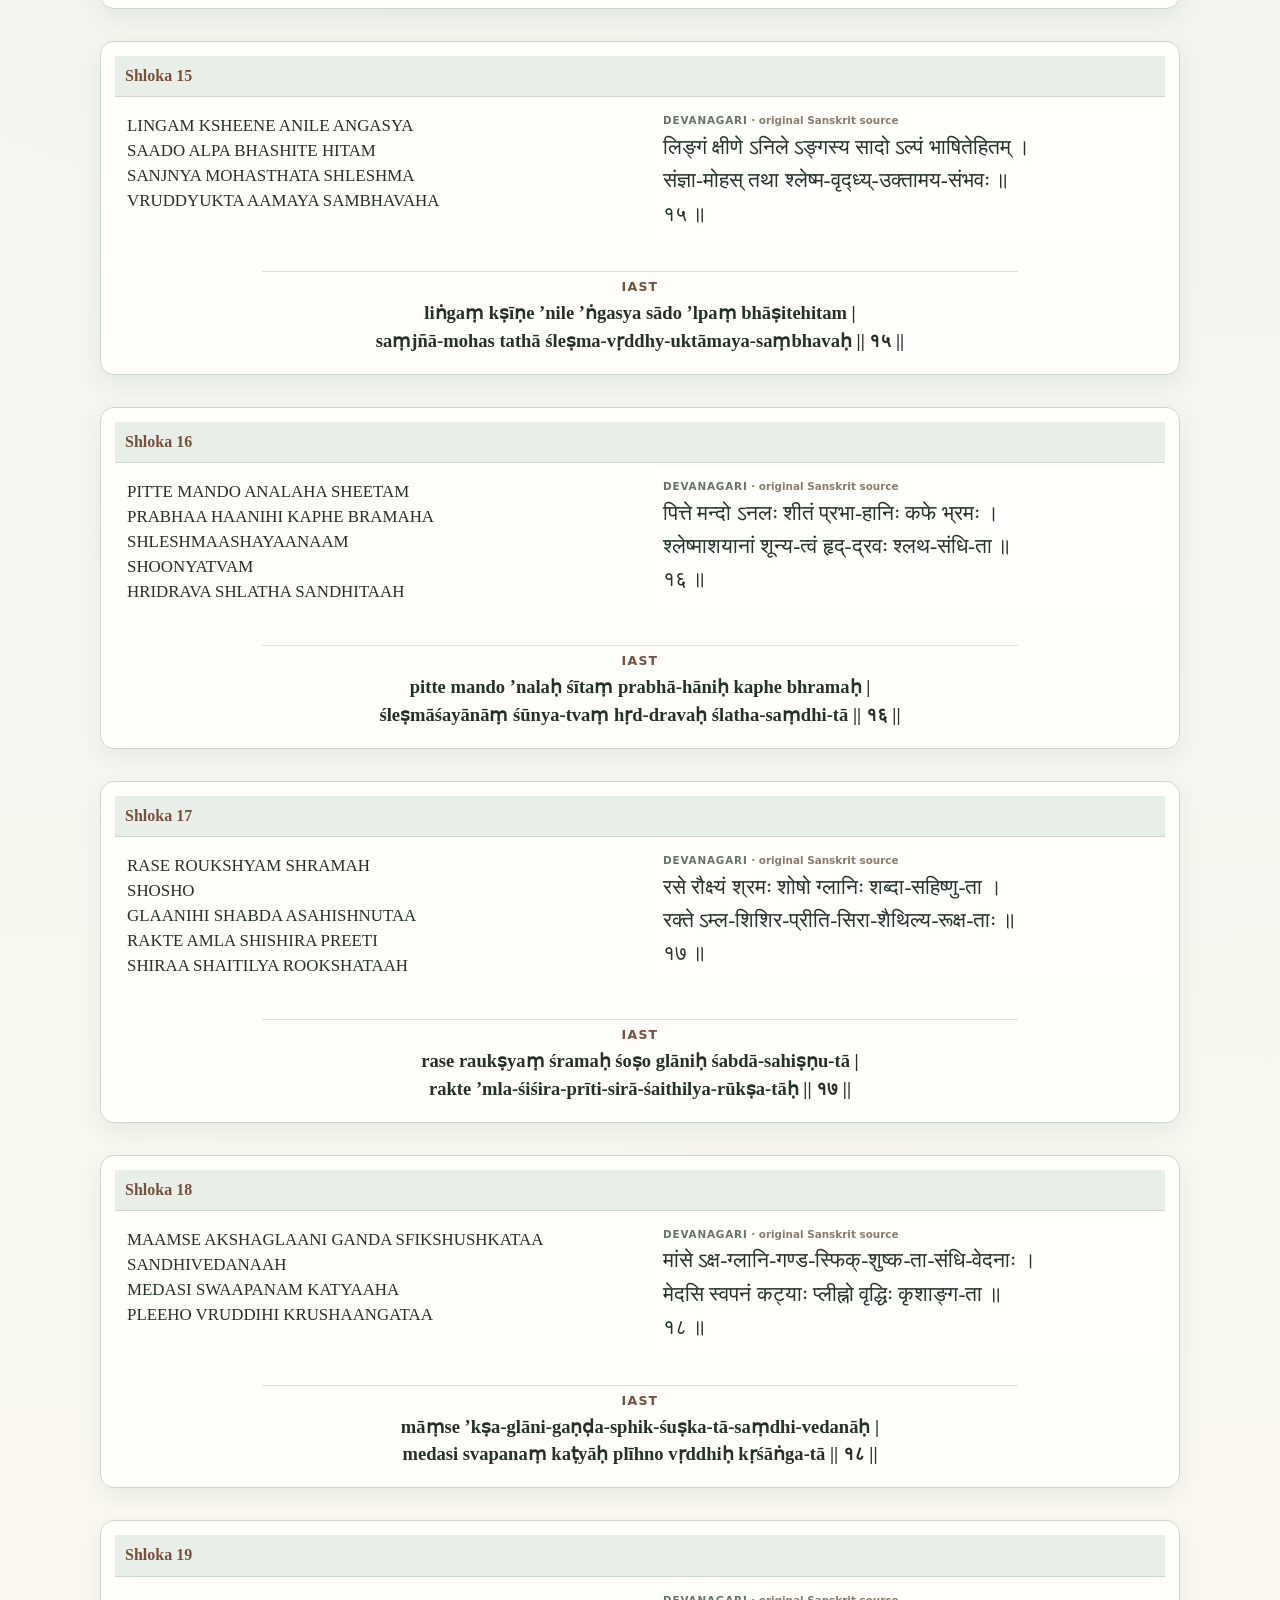
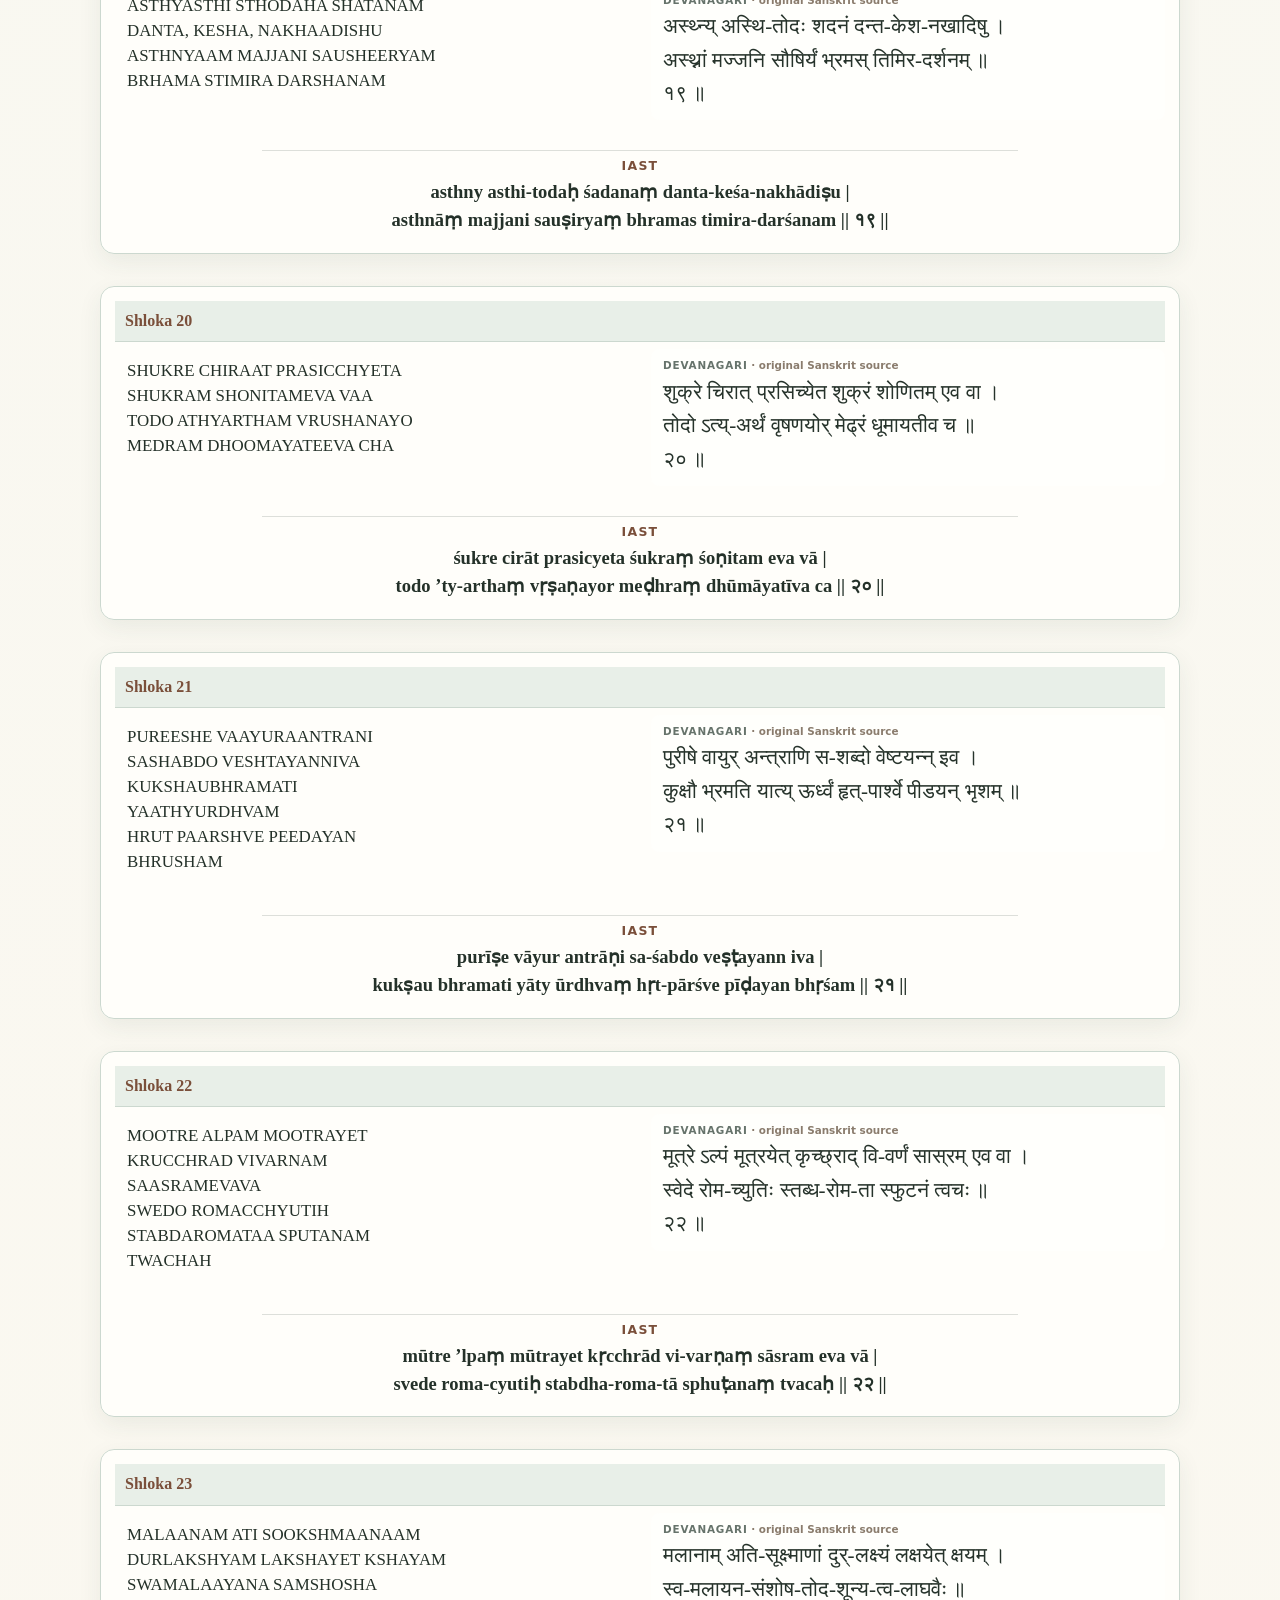
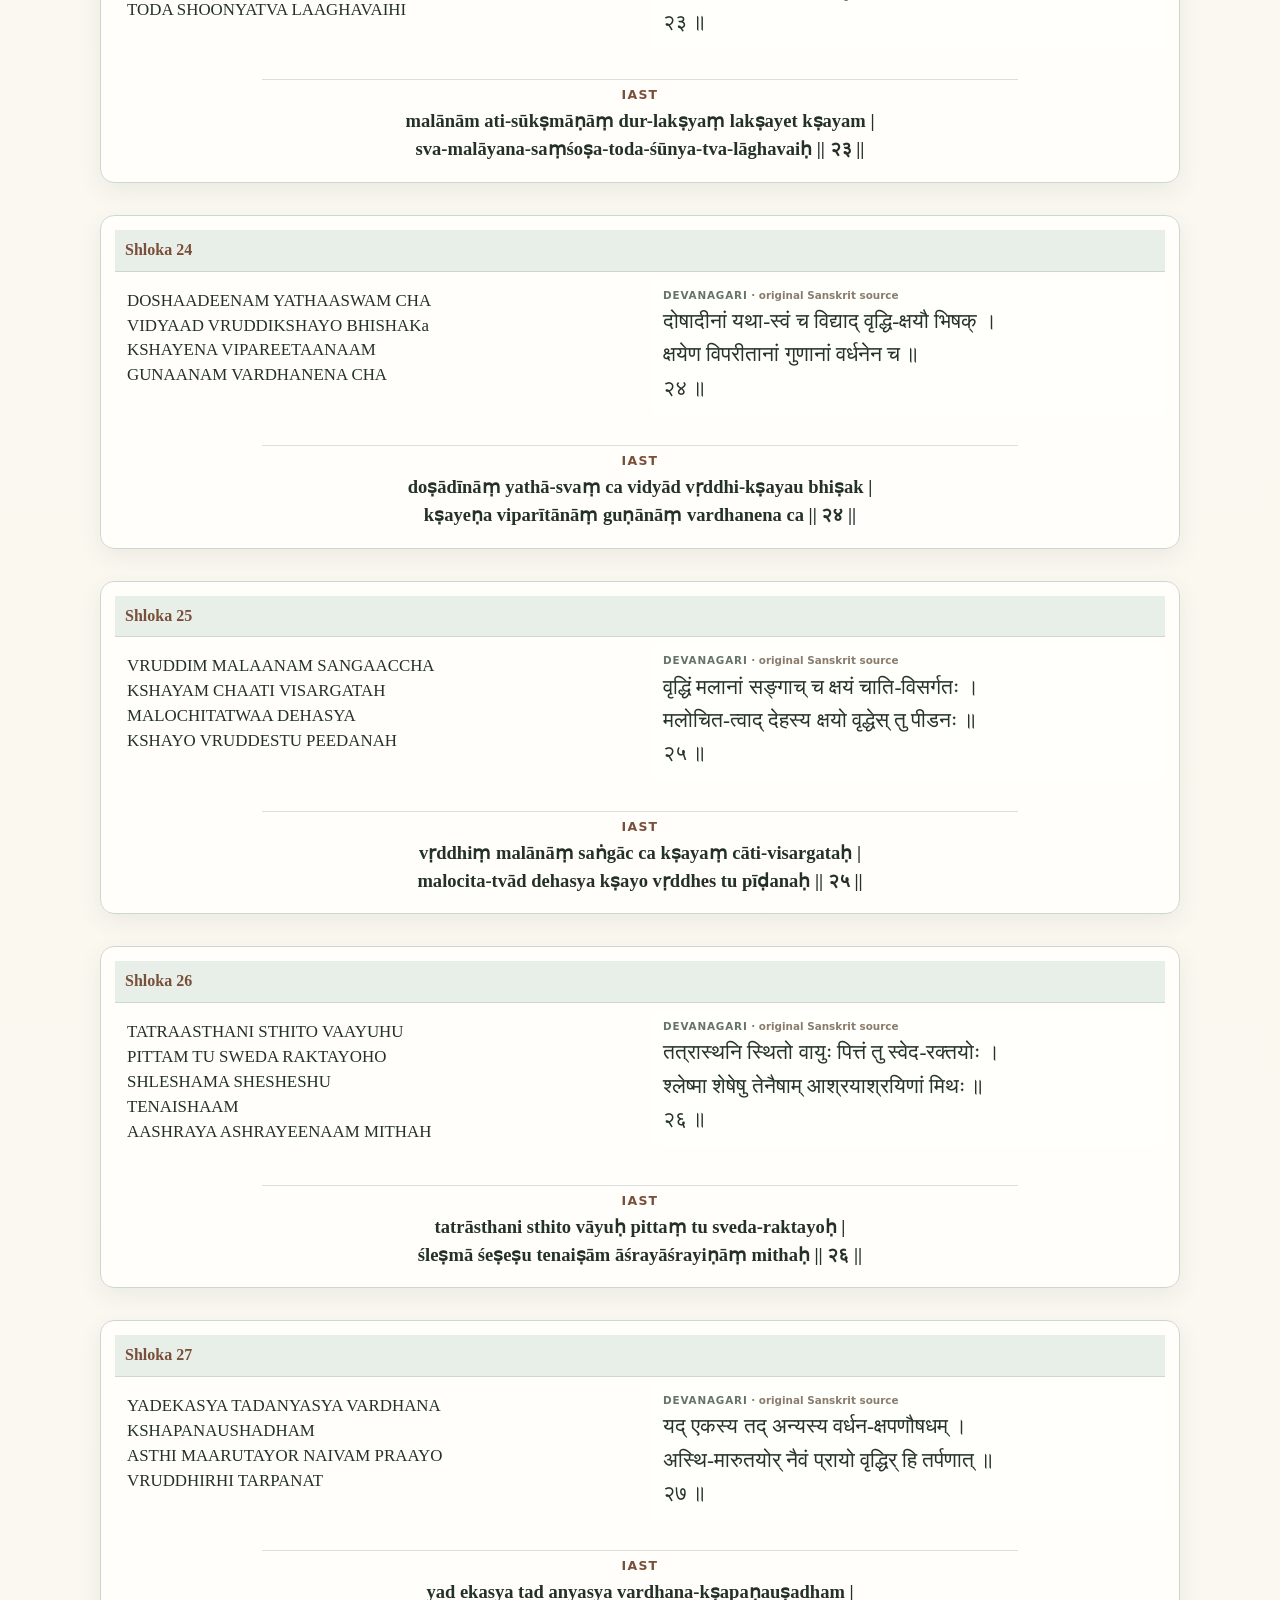
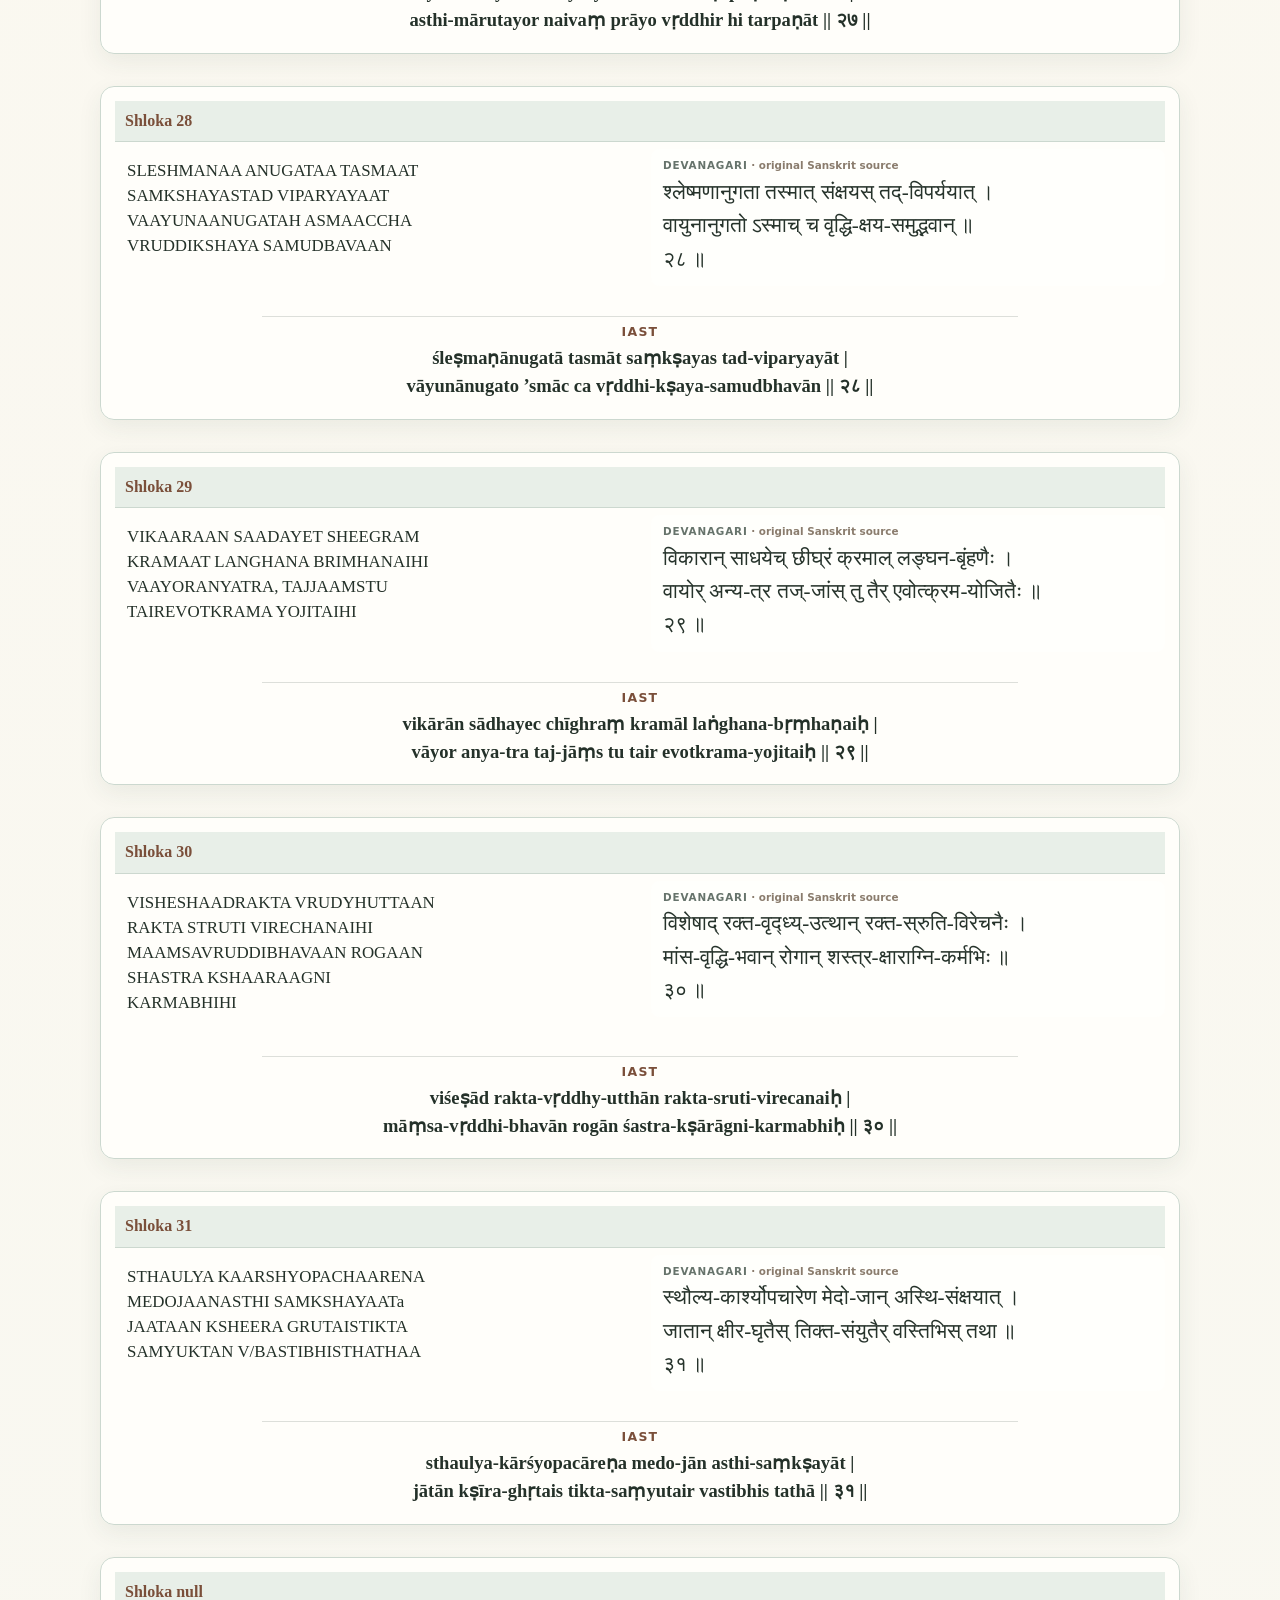
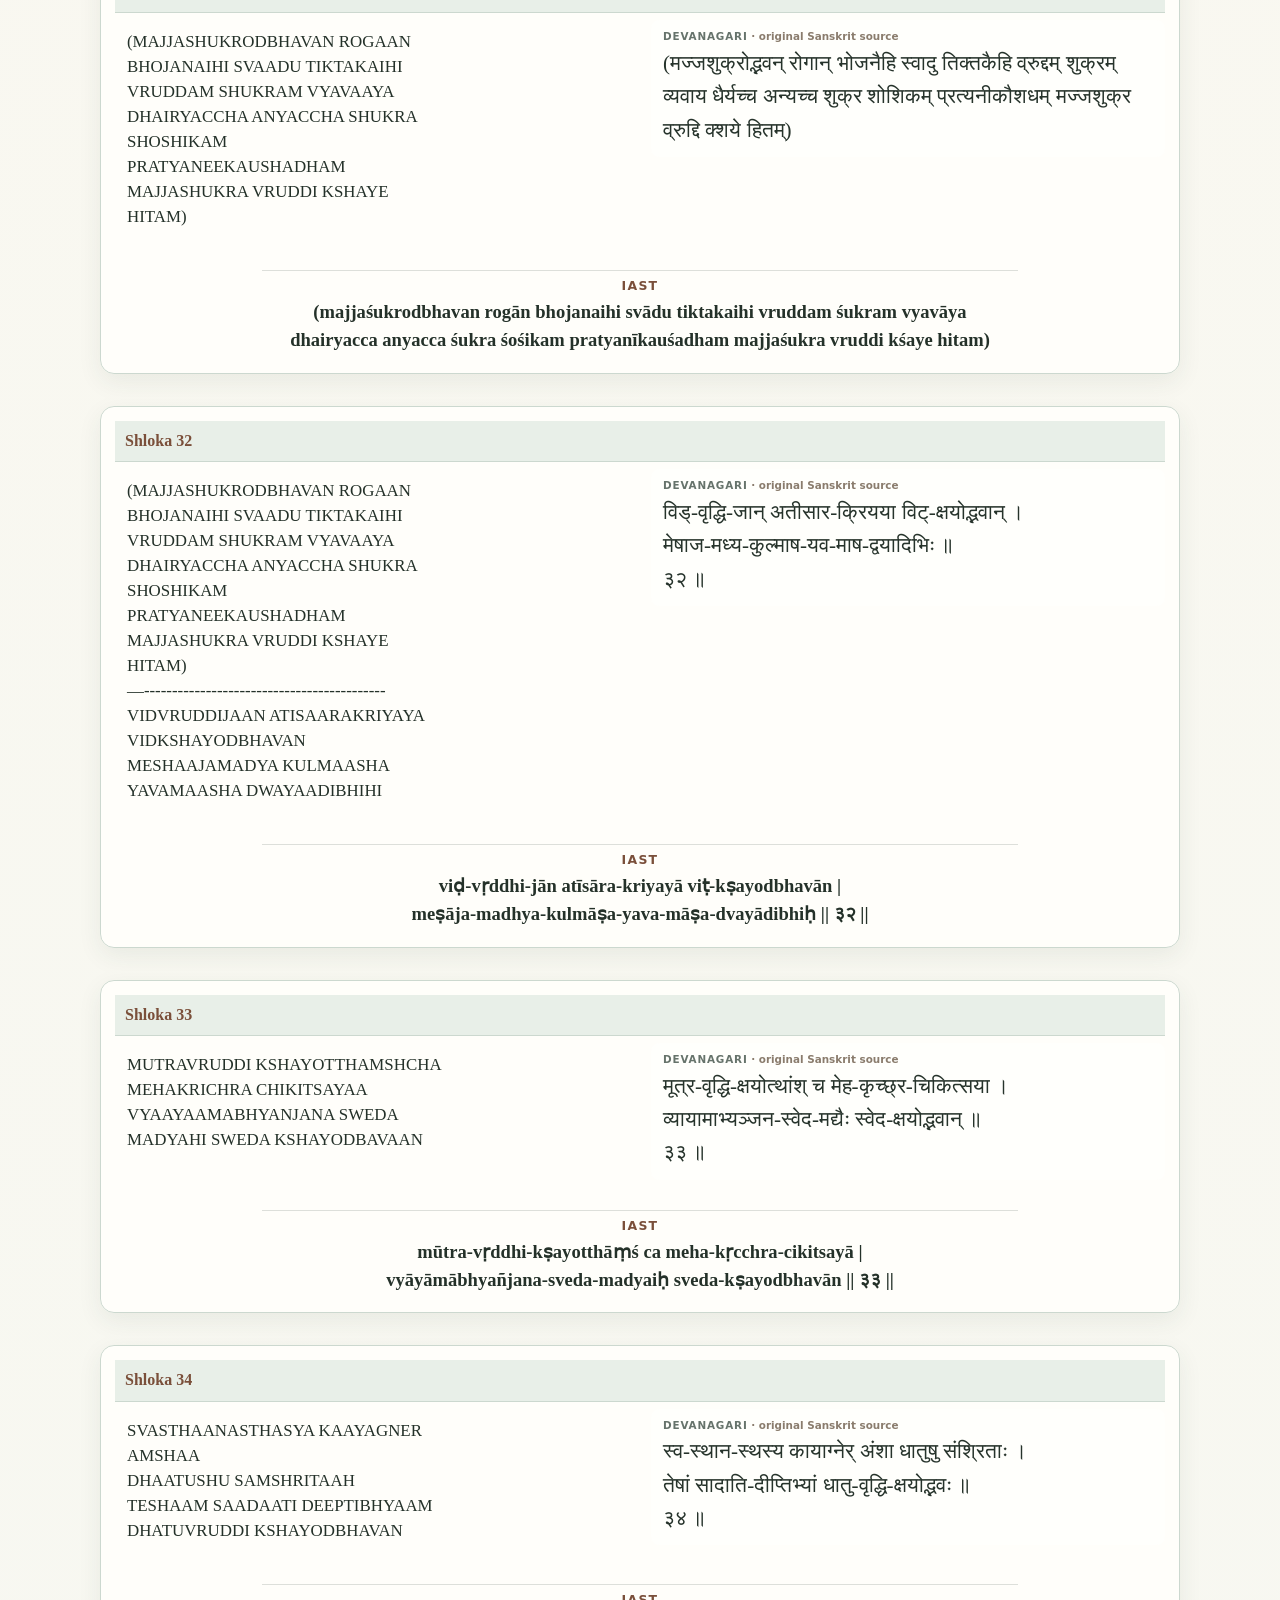
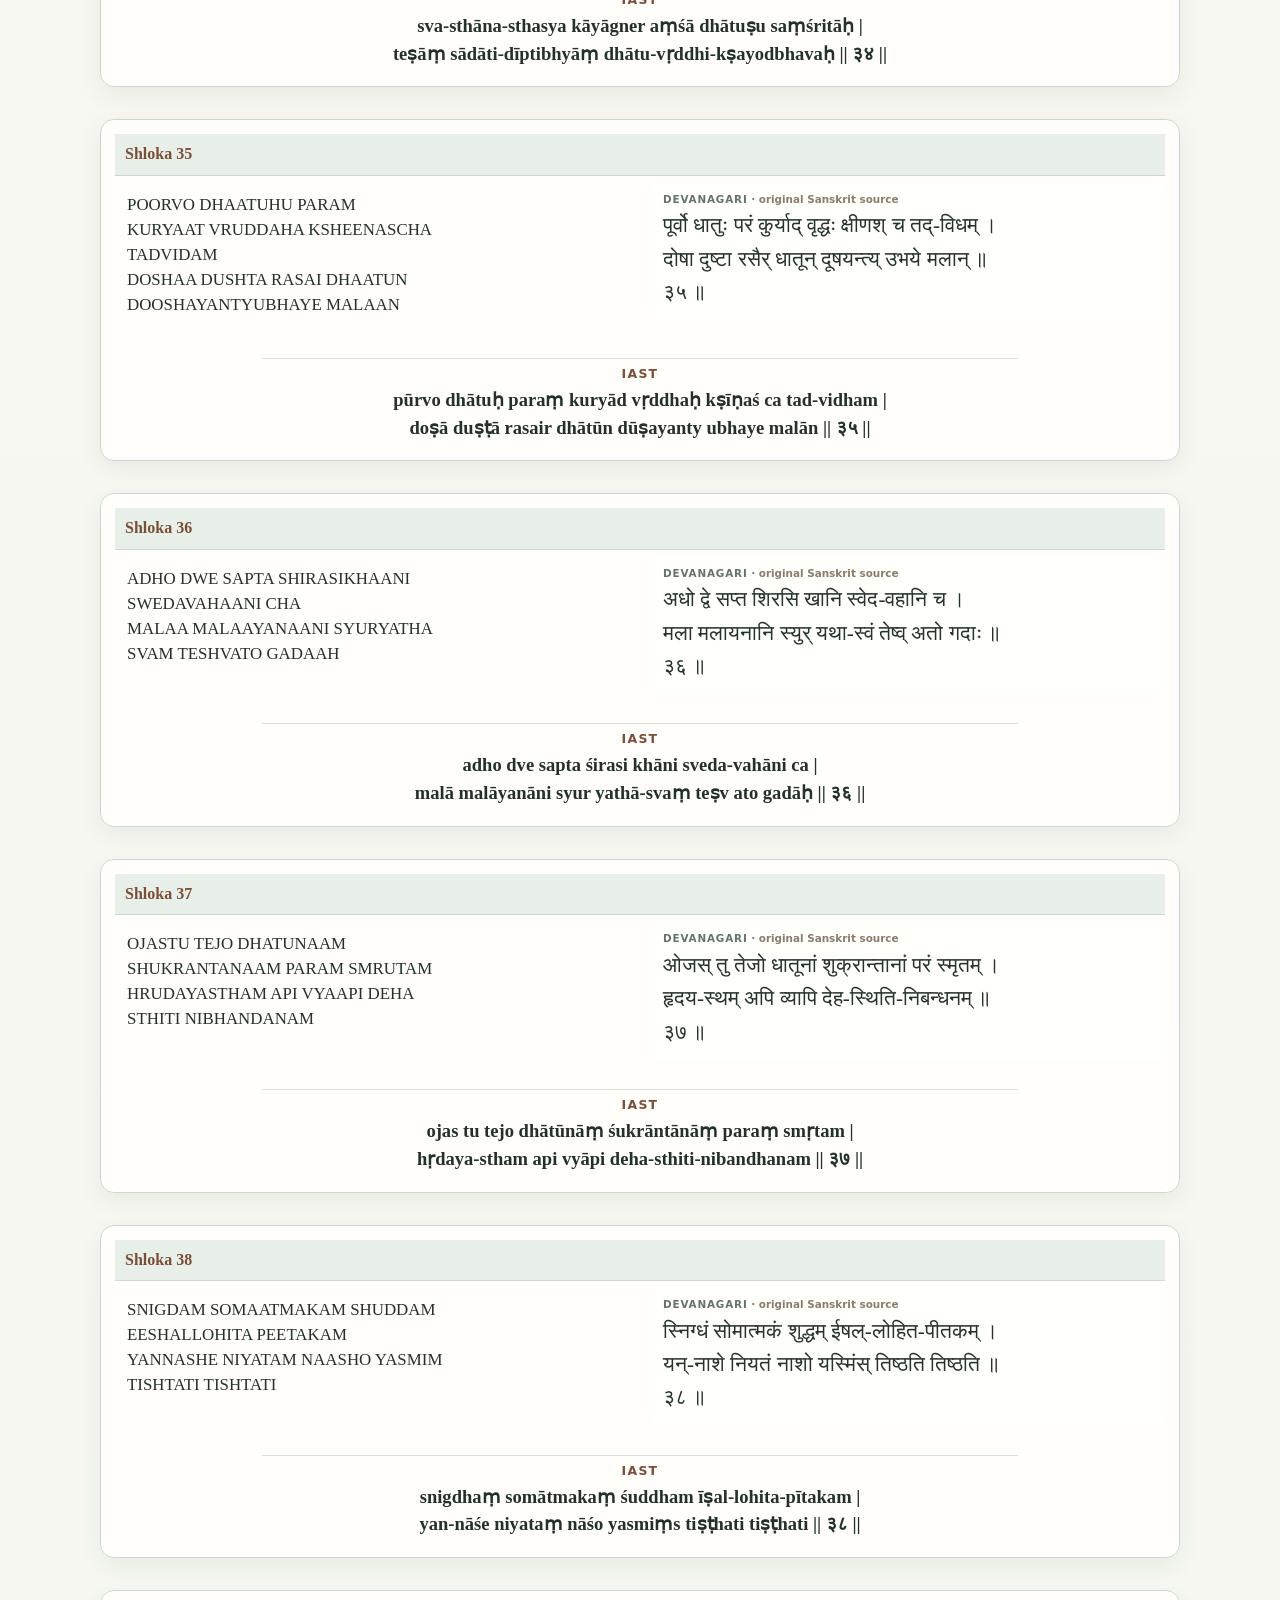
==== commit 88a2c1dd: "ux: restore descriptive Sanskrit navigation labels" ====
--- a/chapter-11.html
+++ b/chapter-11.html
@@ -13,10 +13,10 @@
 </div></header><nav class="site-nav"><div class="nav-inner">
 <a href="index.html">Home</a>
 <a href="guide.html">How to Read</a>
-<a href="foundational.html">Invocations &amp; Foundations</a>
+<a href="foundational.html">Invocations &amp; Foundational Shlokas</a>
 <a href="herbs.html">Herbs</a>
-<a class="active" href="chapter-11.html">Chapter 11</a>
-<a href="chapter-12.html">Chapter 12</a>
+<a class="active" href="chapter-11.html">Doshaadi Vignyaaneeyam</a>
+<a href="chapter-12.html">Doshabhediyam</a>
 </div></nav>
 <div class="page-tools"><input aria-label="Search this page" id="search" type="search" placeholder="Search this page..."><span id="searchCount" class="search-count"></span></div>
 <main><section class="section" id="doshaadi"><div class="loading-card">Loading collection…</div></section><div class="no-results" id="noResults">No matching text found.</div></main>
--- a/site.css
+++ b/site.css
@@ -49,3 +49,130 @@
   .verse-audio,.attached-audio{width:100%!important}
 }
 @media(prefers-reduced-motion:reduce){html{scroll-behavior:auto!important}.home-card{transition:none}}
+
+/* Navigation refinement */
+.site-nav{
+  background:rgba(247,250,247,.94)!important;
+  border-bottom:1px solid rgba(111,137,120,.22)!important;
+  box-shadow:0 6px 18px rgba(44,64,52,.045);
+}
+.site-nav .nav-inner{
+  max-width:1120px!important;
+  padding:7px 16px!important;
+  gap:4px!important;
+  scrollbar-width:none!important;
+}
+.site-nav .nav-inner::-webkit-scrollbar{display:none}
+.site-nav a{
+  padding:8px 12px!important;
+  border-radius:10px!important;
+  font-size:.79rem!important;
+  font-weight:720!important;
+  color:#45534b!important;
+  background:transparent!important;
+  border:1px solid transparent!important;
+  transition:background .15s ease,color .15s ease,border-color .15s ease!important;
+}
+.site-nav a:hover{
+  background:rgba(231,239,233,.72)!important;
+  color:#26372e!important;
+}
+.site-nav a.active{
+  background:#e7efe9!important;
+  border-color:#c8d6cc!important;
+  color:#203129!important;
+  box-shadow:inset 0 -2px 0 rgba(82,112,92,.25);
+}
+
+/* Cleaner horizontal shloka index */
+.shloka-index-links{
+  scrollbar-width:none!important;
+  padding-bottom:2px!important;
+}
+.shloka-index-links::-webkit-scrollbar{display:none}
+.shloka-index-links a{
+  transition:background .12s ease,color .12s ease,border-color .12s ease!important;
+}
+.shloka-index-links a.is-current{
+  background:#5a4938!important;
+  color:#fff!important;
+  border-color:#5a4938!important;
+}
+@media(max-width:700px){
+  .site-nav .nav-inner{padding:6px 10px!important}
+  .site-nav a{padding:7px 10px!important;font-size:.75rem!important}
+}
+
+/* Slightly stronger page heading area */
+.compact-hero{
+  padding:38px 20px 30px!important;
+  min-height:168px;
+  display:flex;
+  flex-direction:column;
+  justify-content:center;
+}
+.compact-hero h1{
+  font-size:clamp(2.25rem,5.4vw,4rem)!important;
+  margin-bottom:8px!important;
+}
+.compact-hero .subtitle{
+  font-size:1rem!important;
+  line-height:1.45!important;
+}
+.compact-hero .byline{
+  margin-top:8px!important;
+  font-size:.92rem!important;
+}
+@media(max-width:700px){
+  .compact-hero{
+    padding:28px 14px 23px!important;
+    min-height:142px;
+  }
+}
+
+/* Larger, easier-to-use primary navigation */
+:root{--site-nav-h:78px}
+.site-nav .nav-inner{
+  max-width:1240px!important;
+  padding:13px 18px!important;
+  gap:10px!important;
+}
+.site-nav a{
+  padding:12px 18px!important;
+  min-height:48px!important;
+  display:inline-flex!important;
+  align-items:center!important;
+  border-radius:16px!important;
+  font-size:1.02rem!important;
+  line-height:1.15!important;
+  font-weight:760!important;
+}
+.site-nav a.active{
+  background:#e3ede6!important;
+  border-color:#bdcfc2!important;
+  box-shadow:inset 0 -2px 0 rgba(72,104,82,.28)!important;
+}
+@media(max-width:700px){
+  :root{--site-nav-h:66px}
+  .site-nav .nav-inner{padding:9px 10px!important;gap:7px!important}
+  .site-nav a{
+    padding:10px 14px!important;
+    min-height:42px!important;
+    font-size:.92rem!important;
+    border-radius:14px!important;
+  }
+}
+
+/* Preserve intentional Devanagari line breaks; punctuation stays with its line. */
+.devanagari-text{
+  white-space:pre-wrap!important;
+  overflow-wrap:normal!important;
+  word-break:normal!important;
+}
+
+/* Remove the decorative rule below each shloka/source block. */
+.source-attribution{
+  border-top:0!important;
+  padding-top:0!important;
+  margin-top:8px!important;
+}
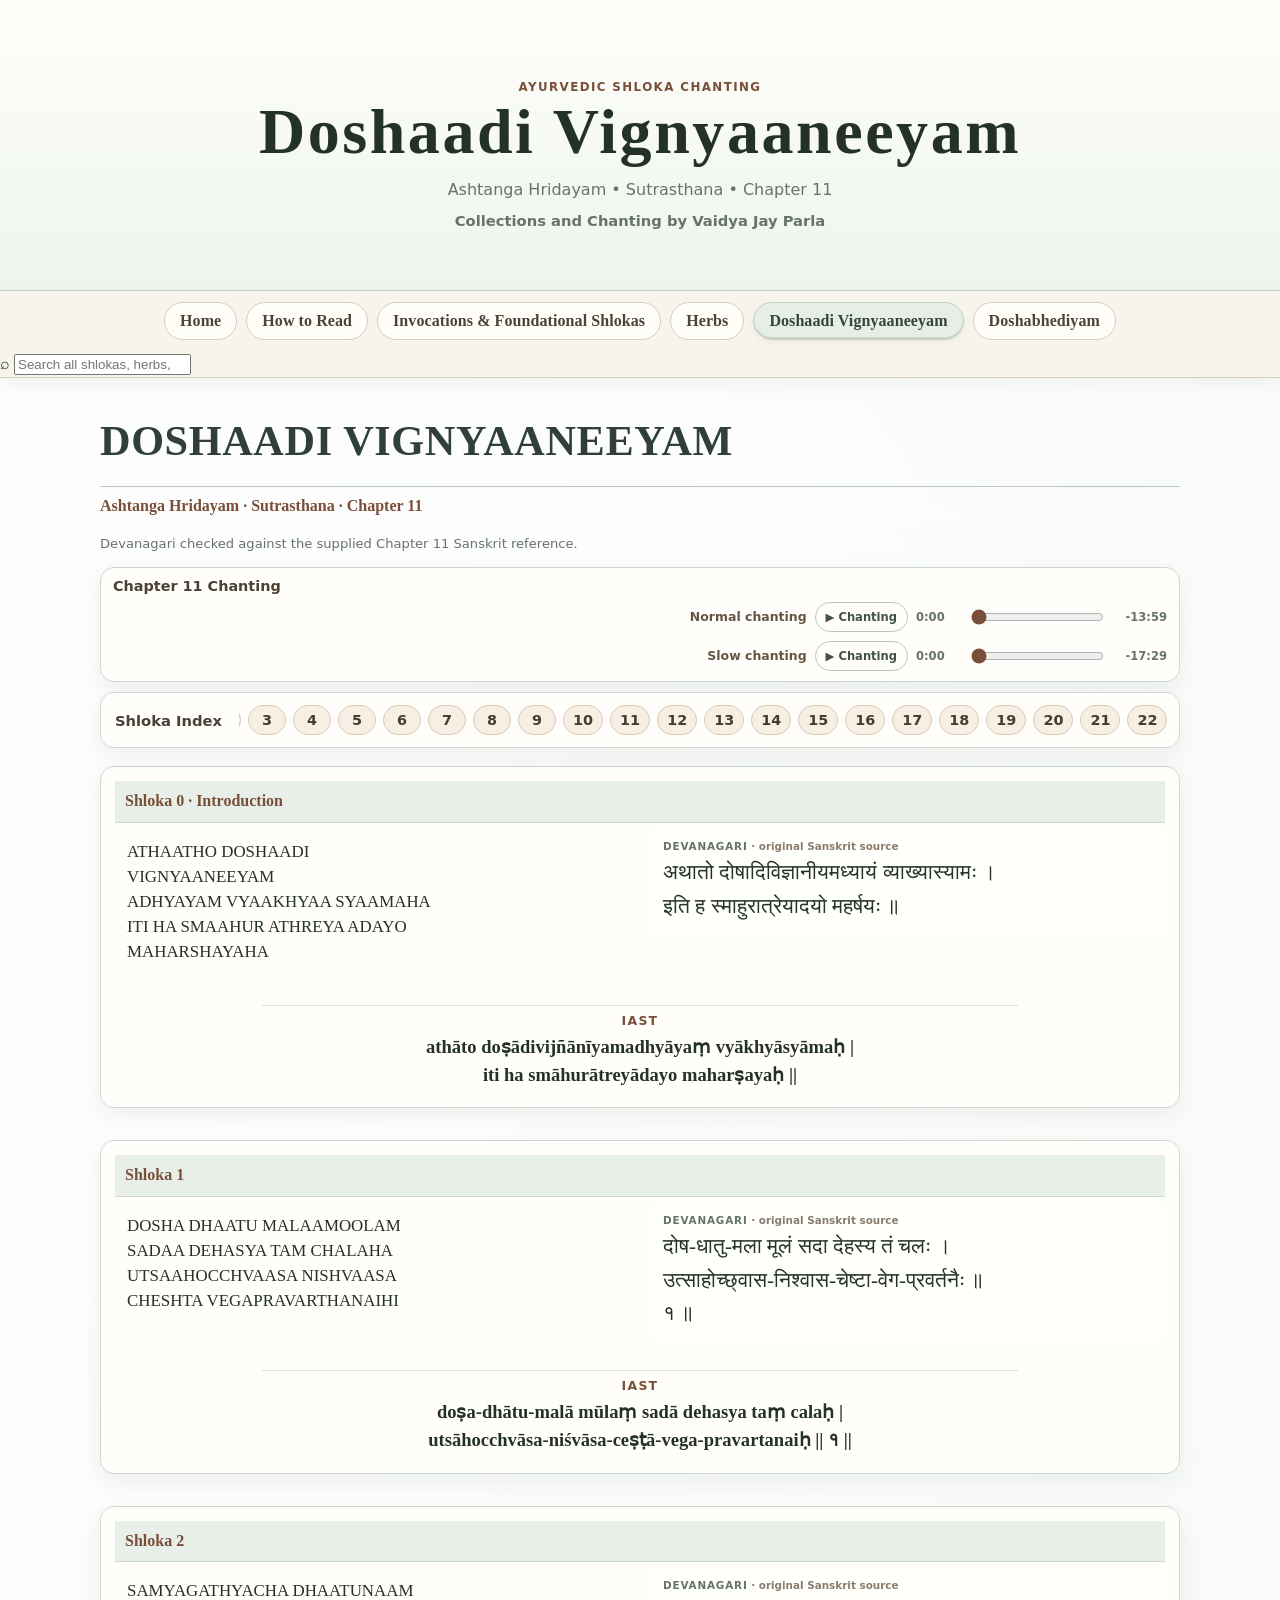
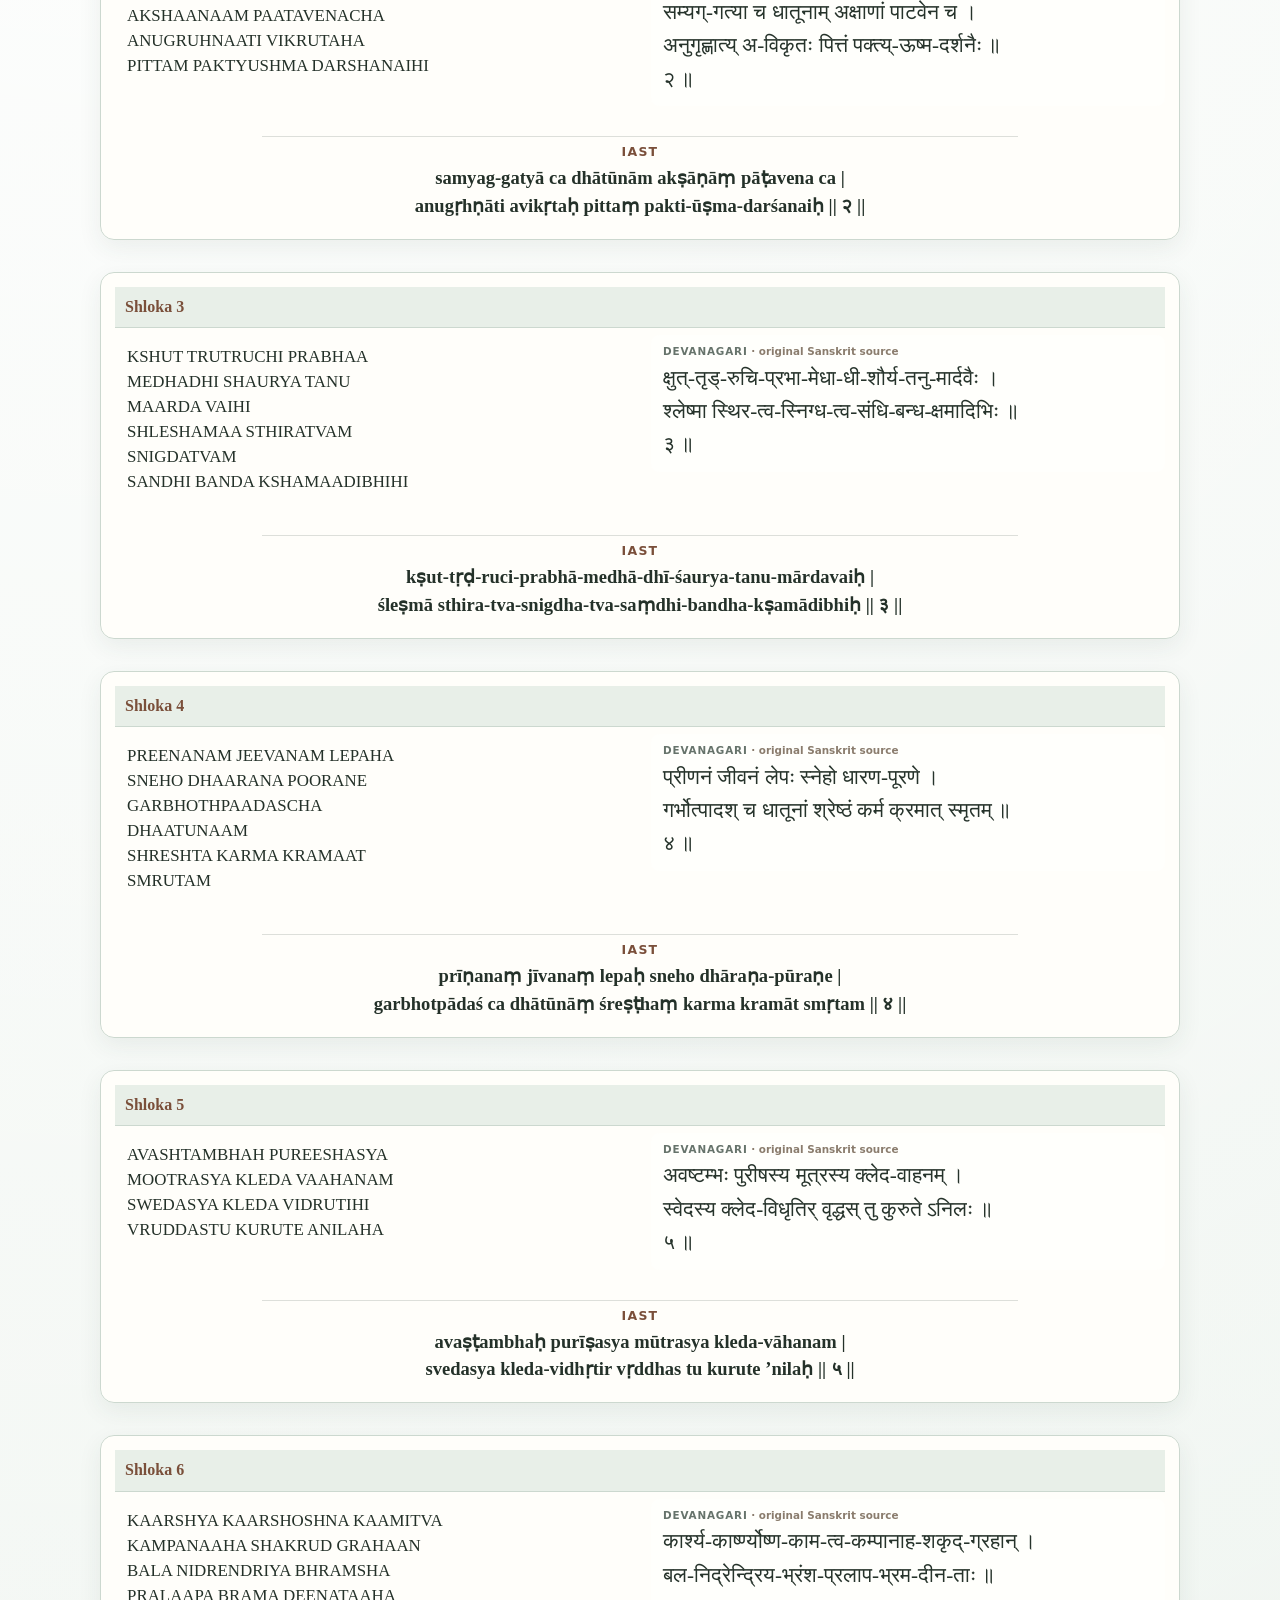
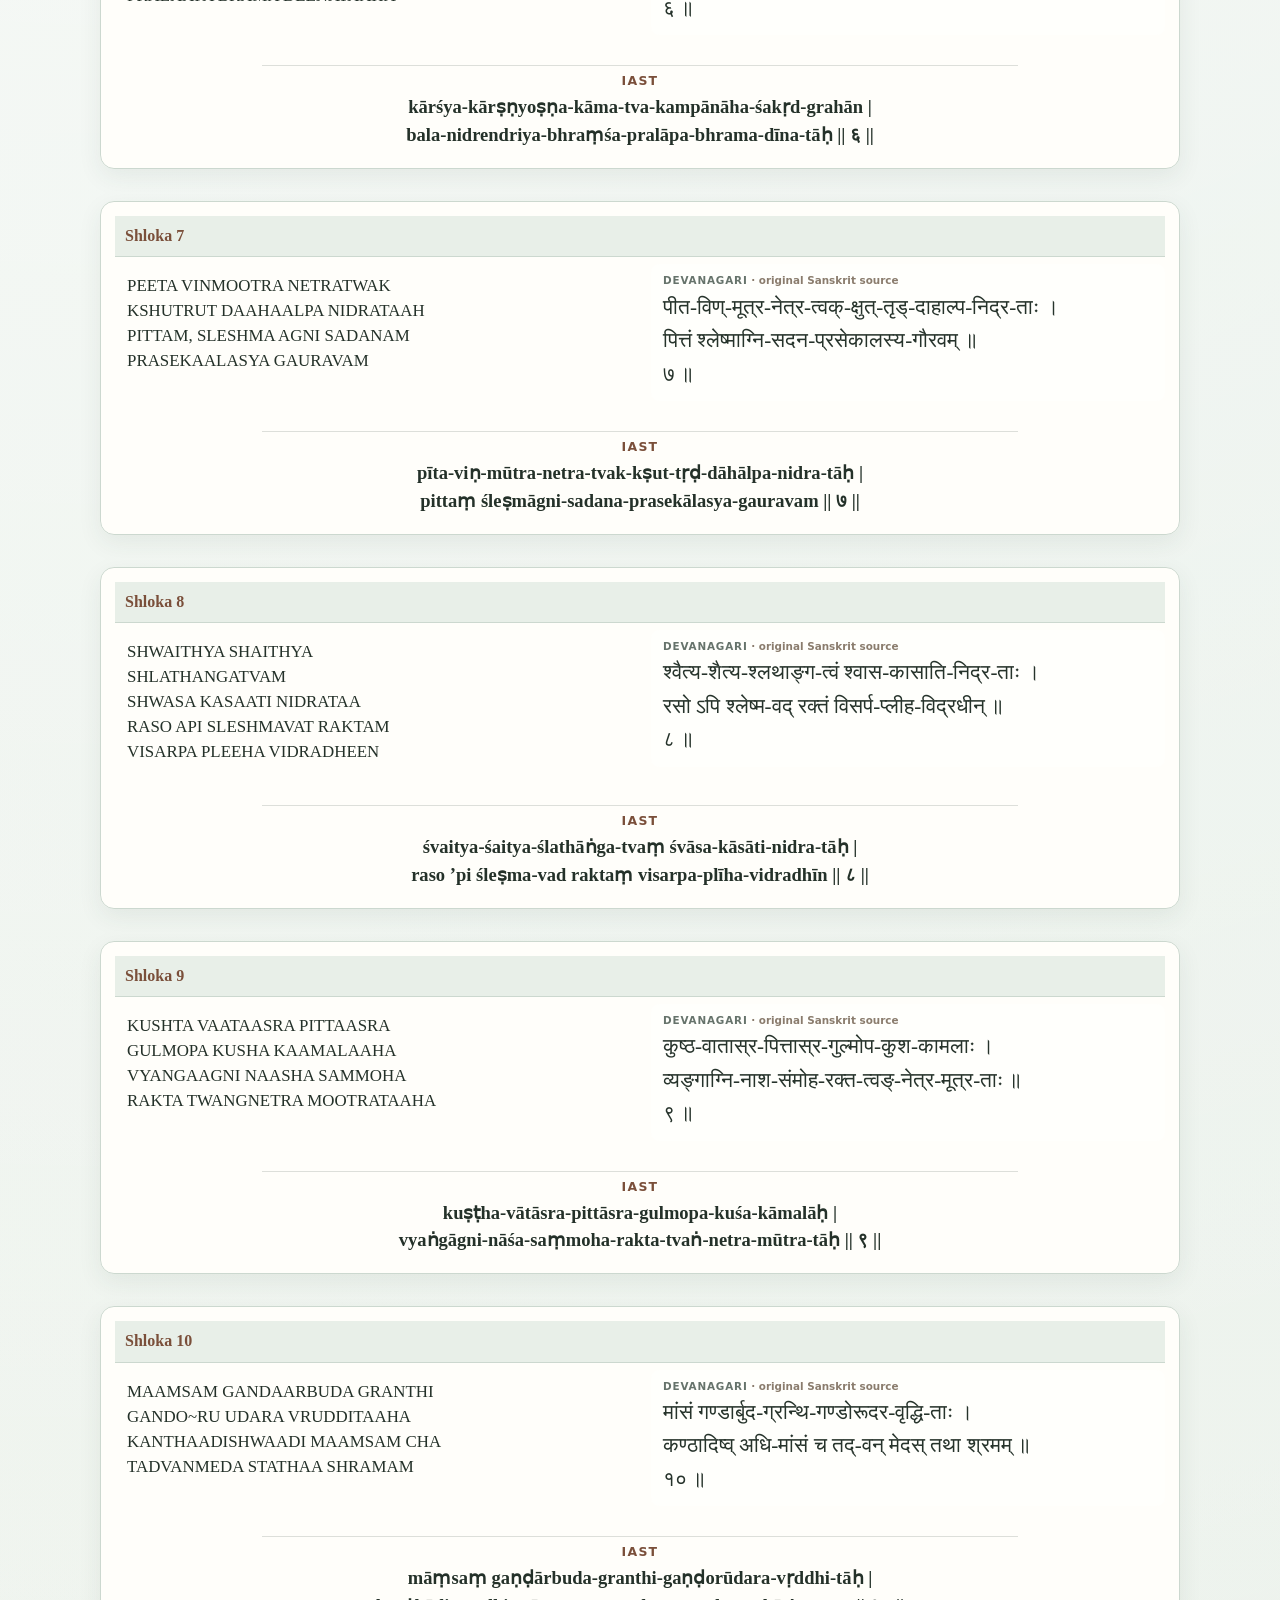
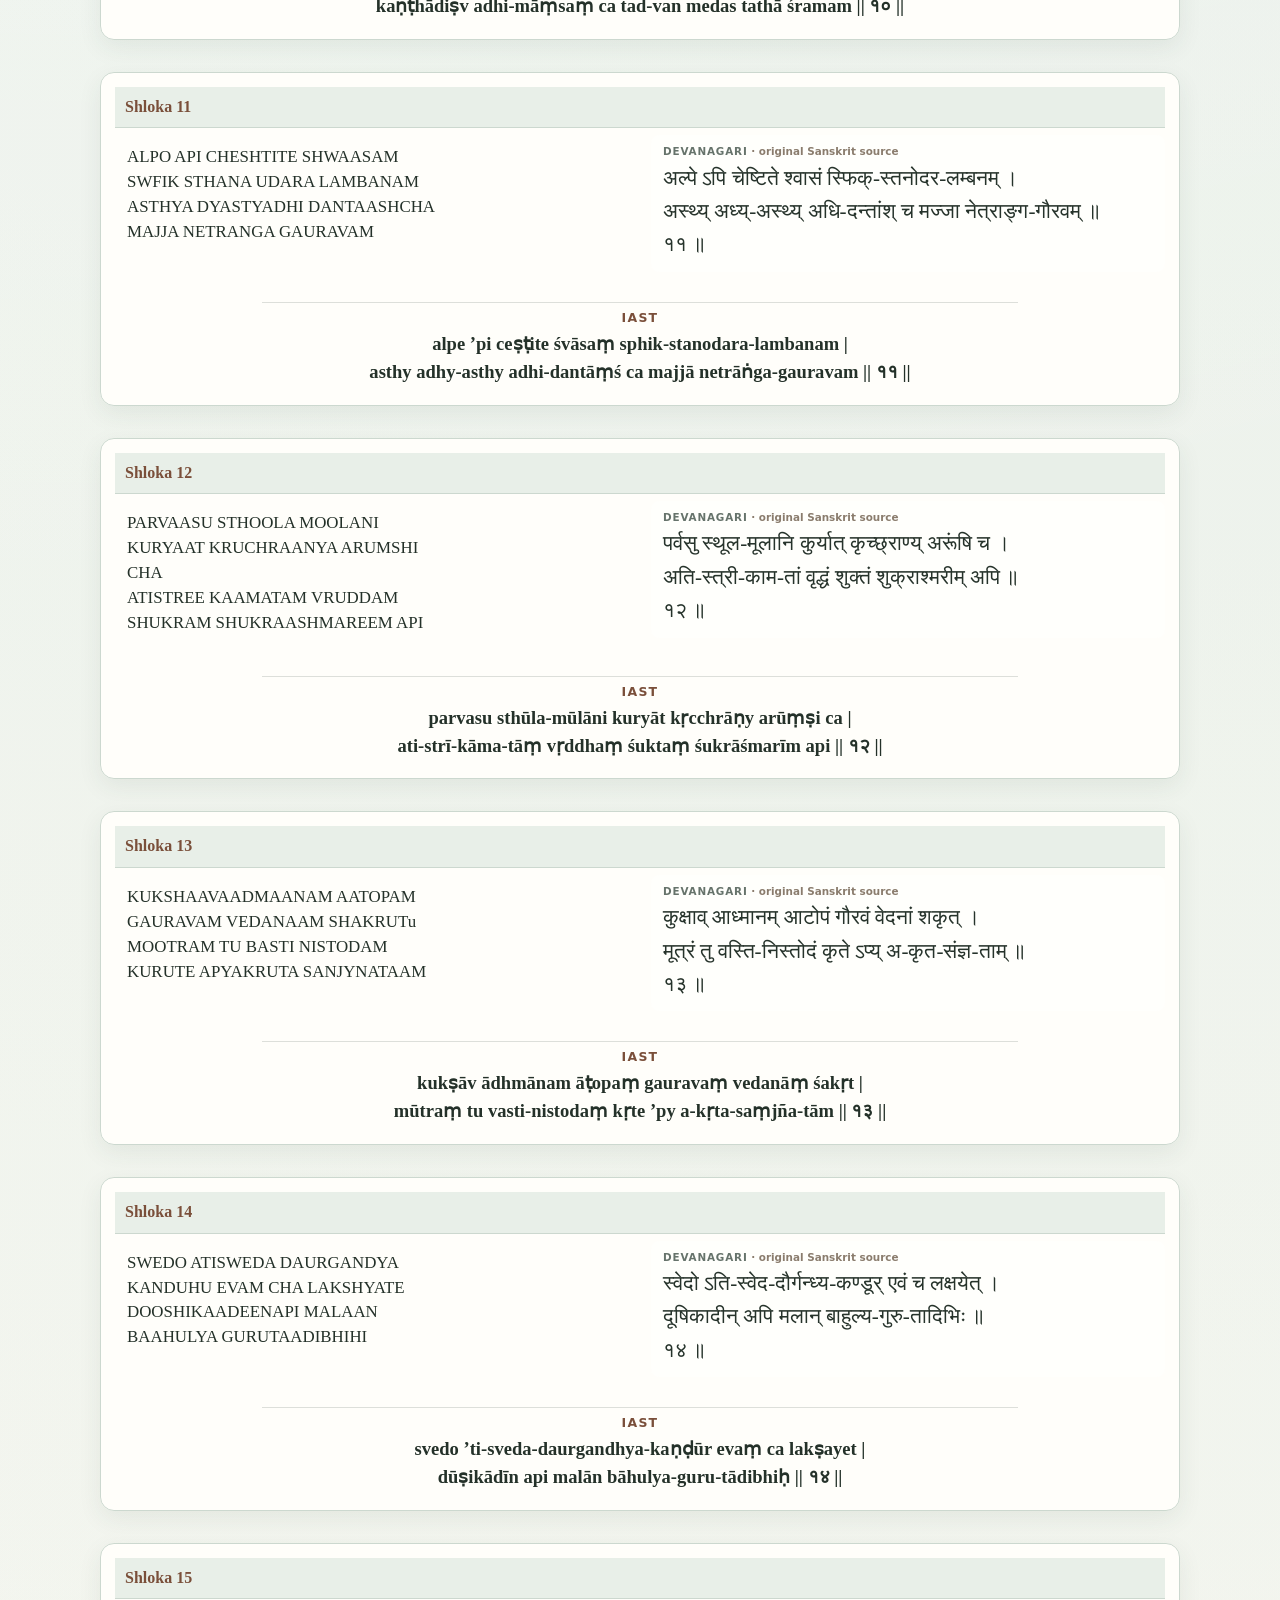
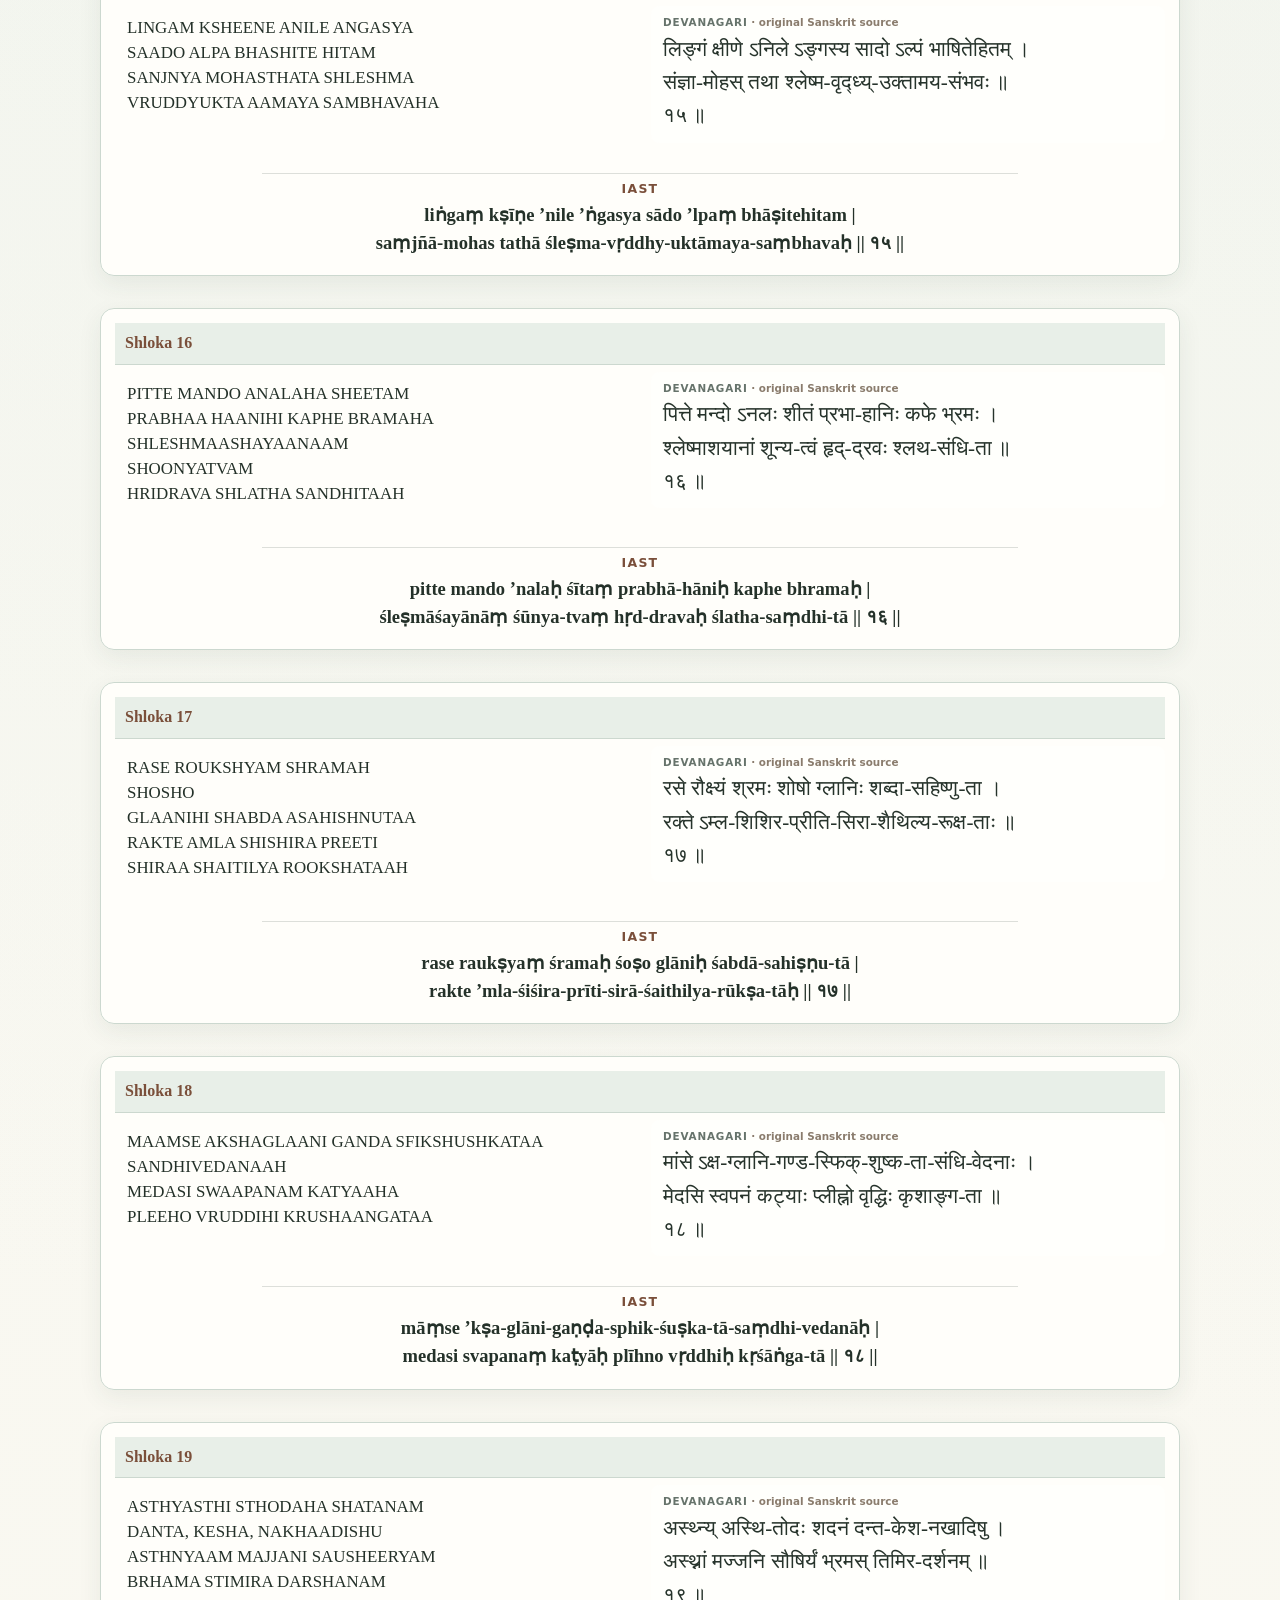
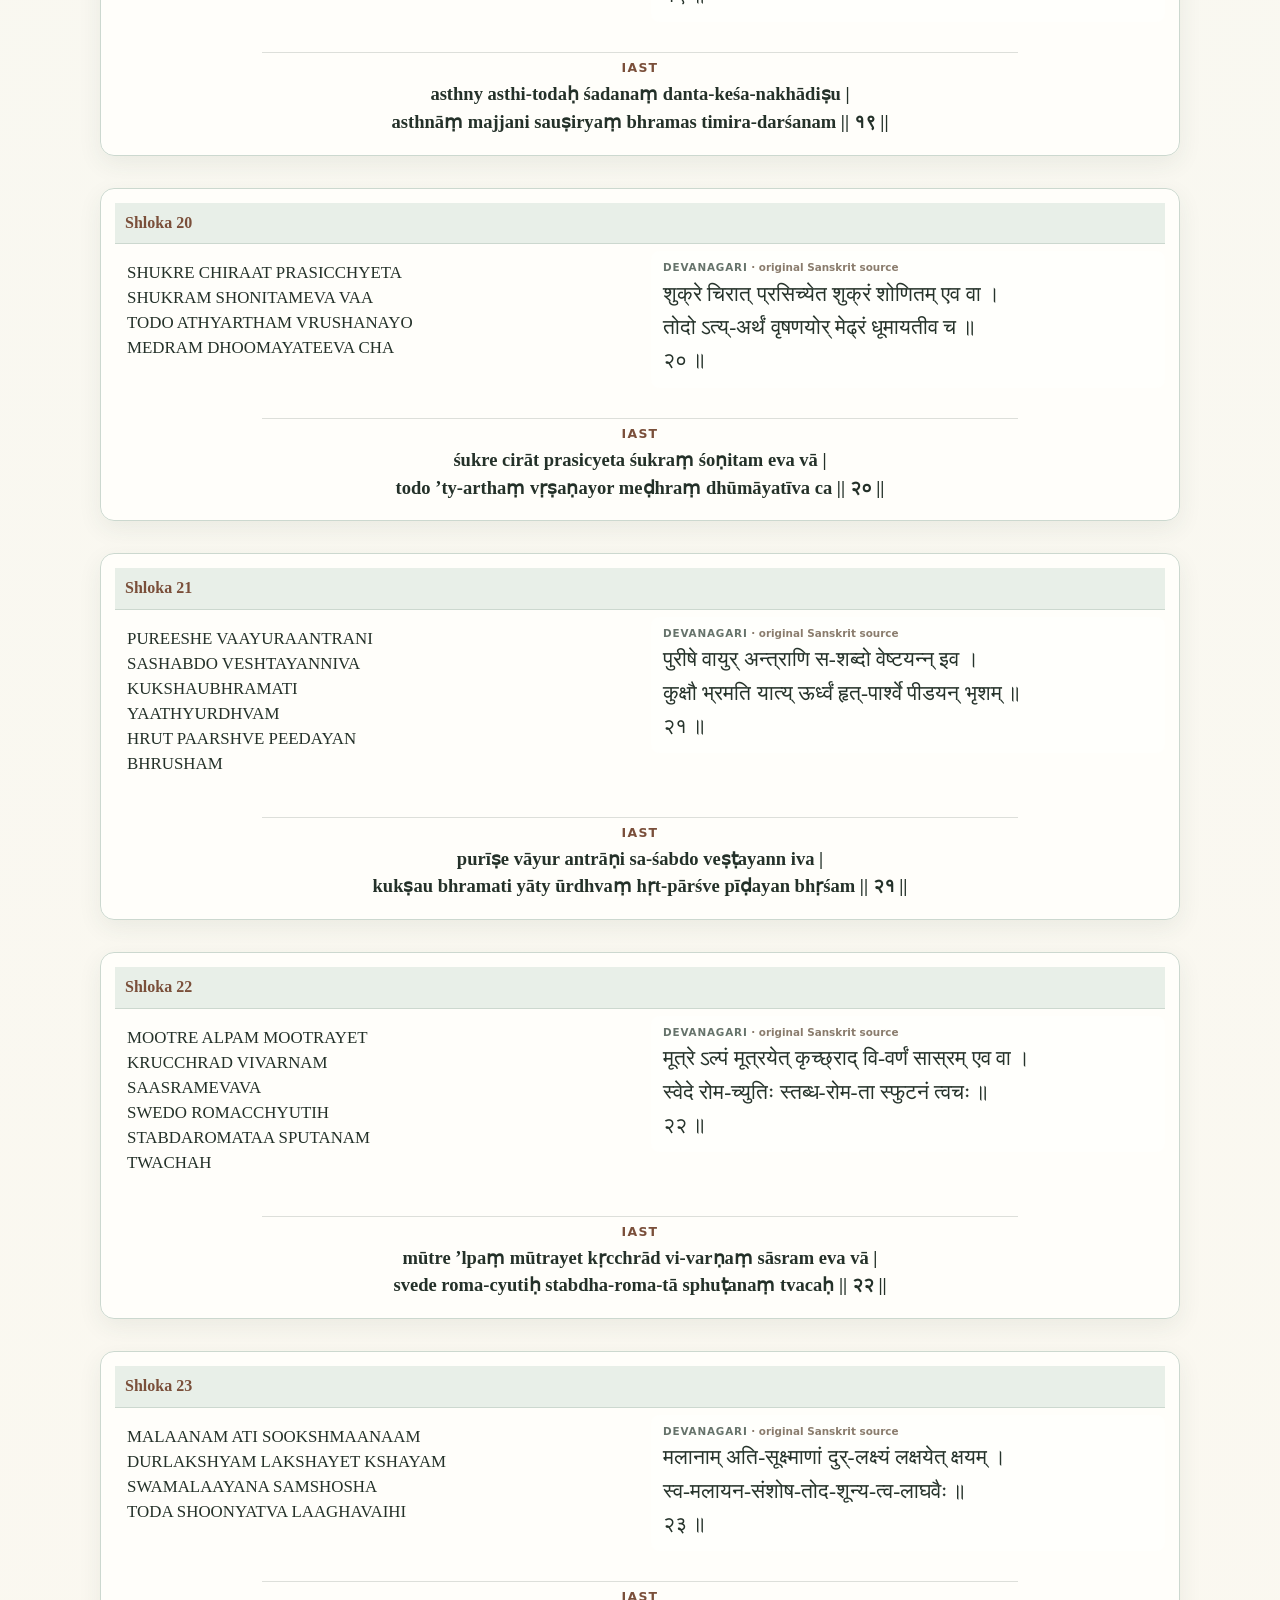
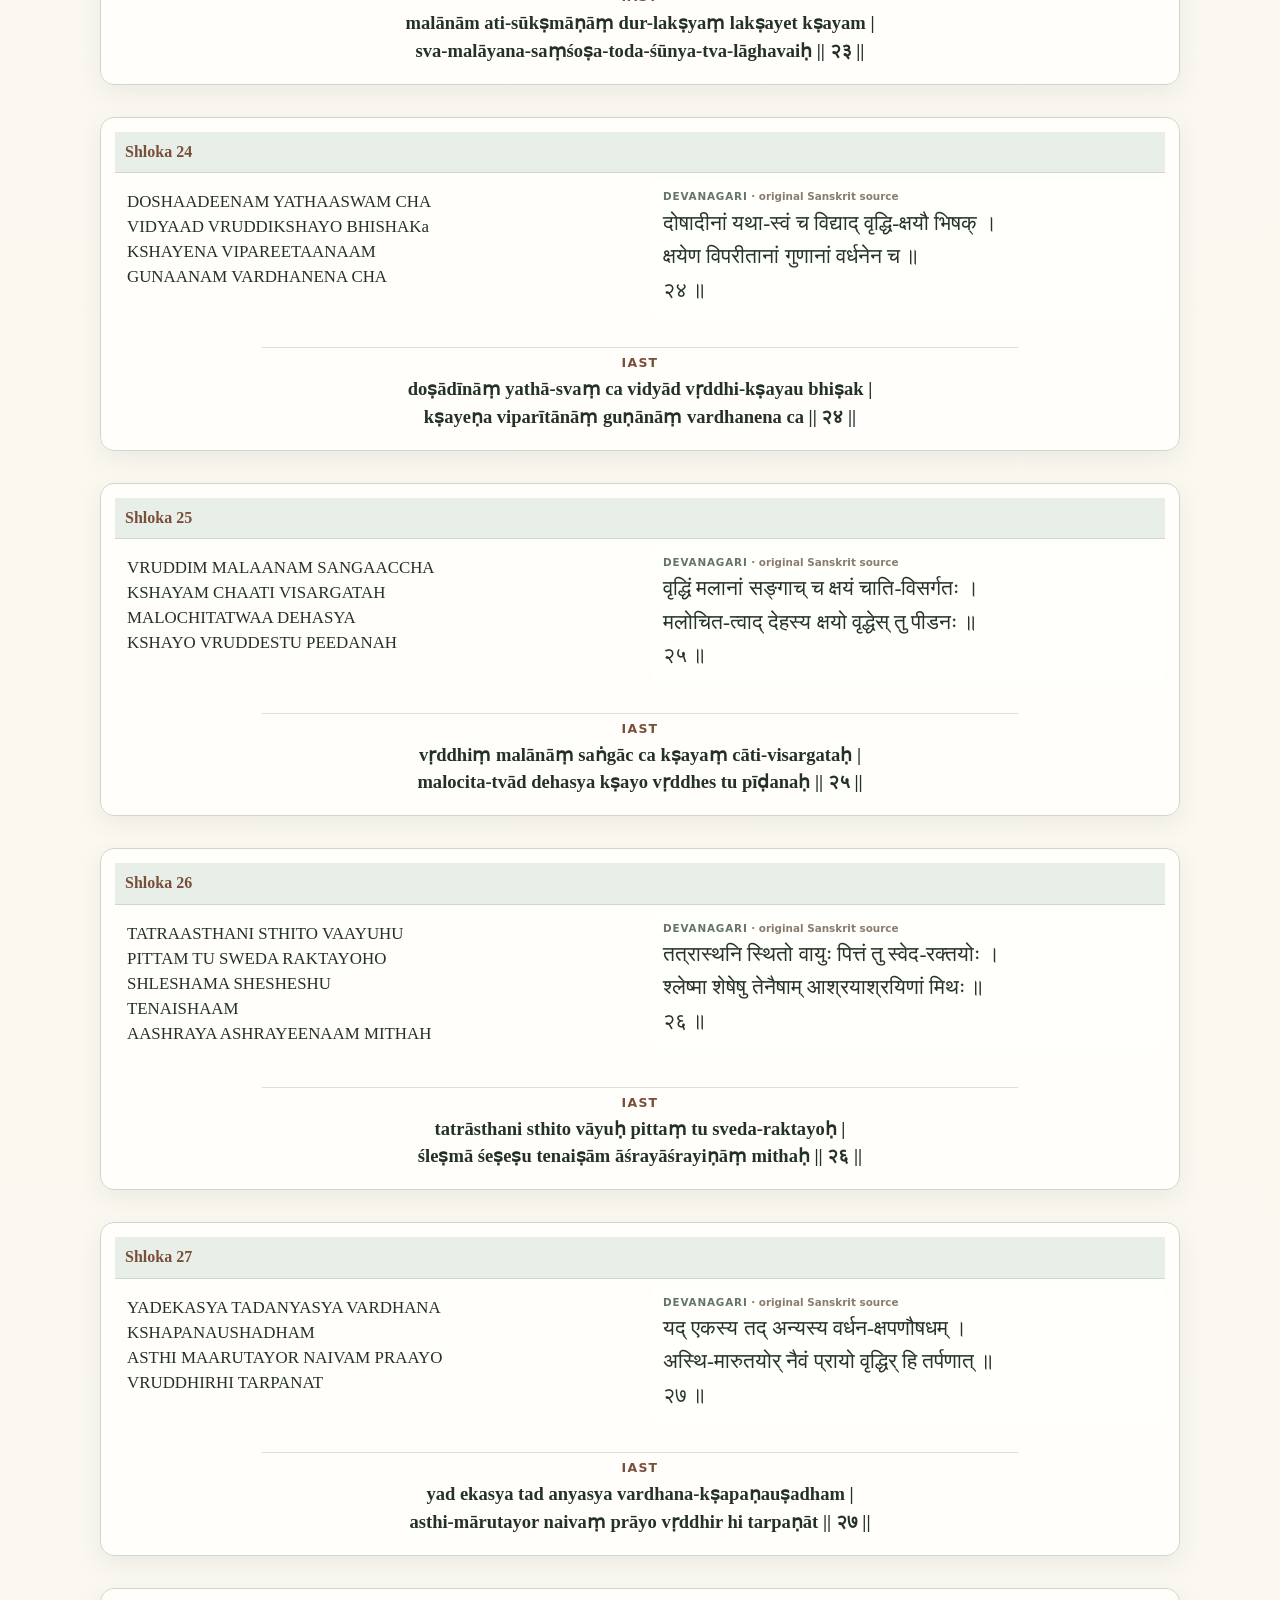
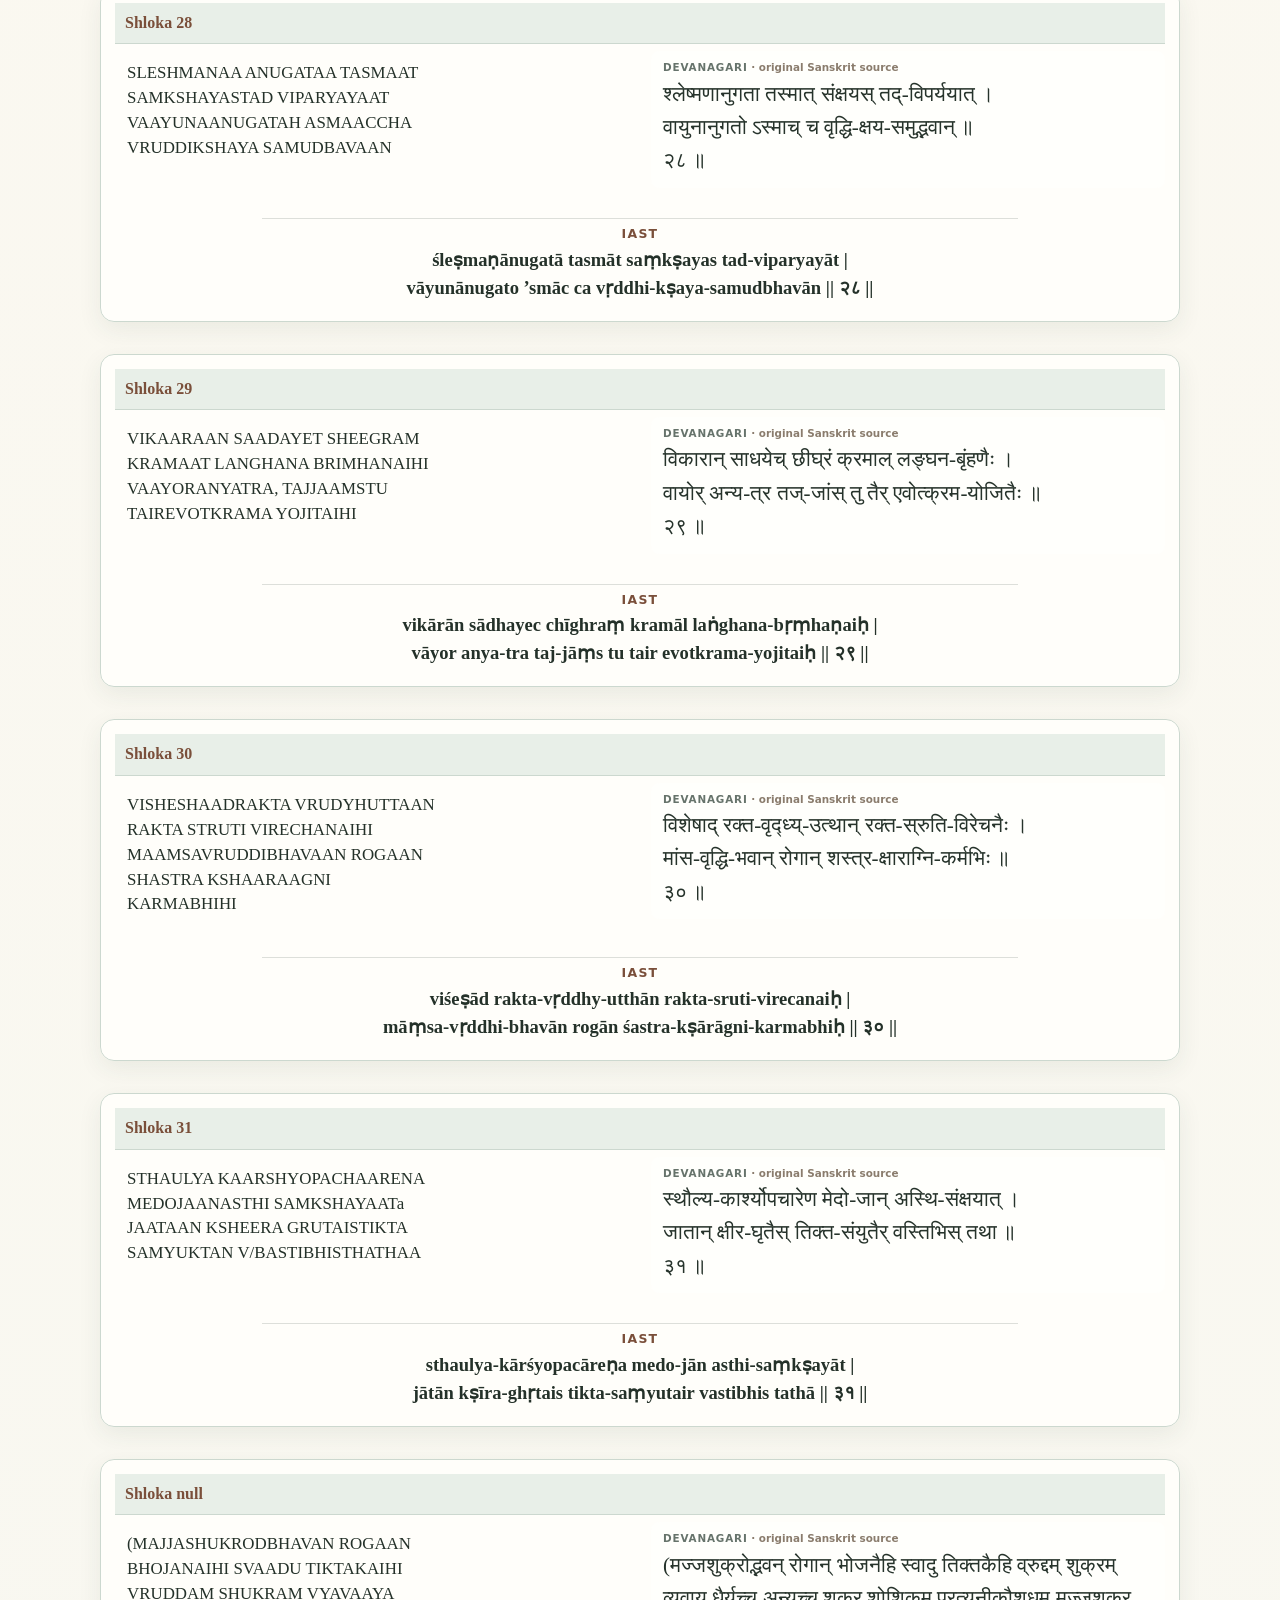
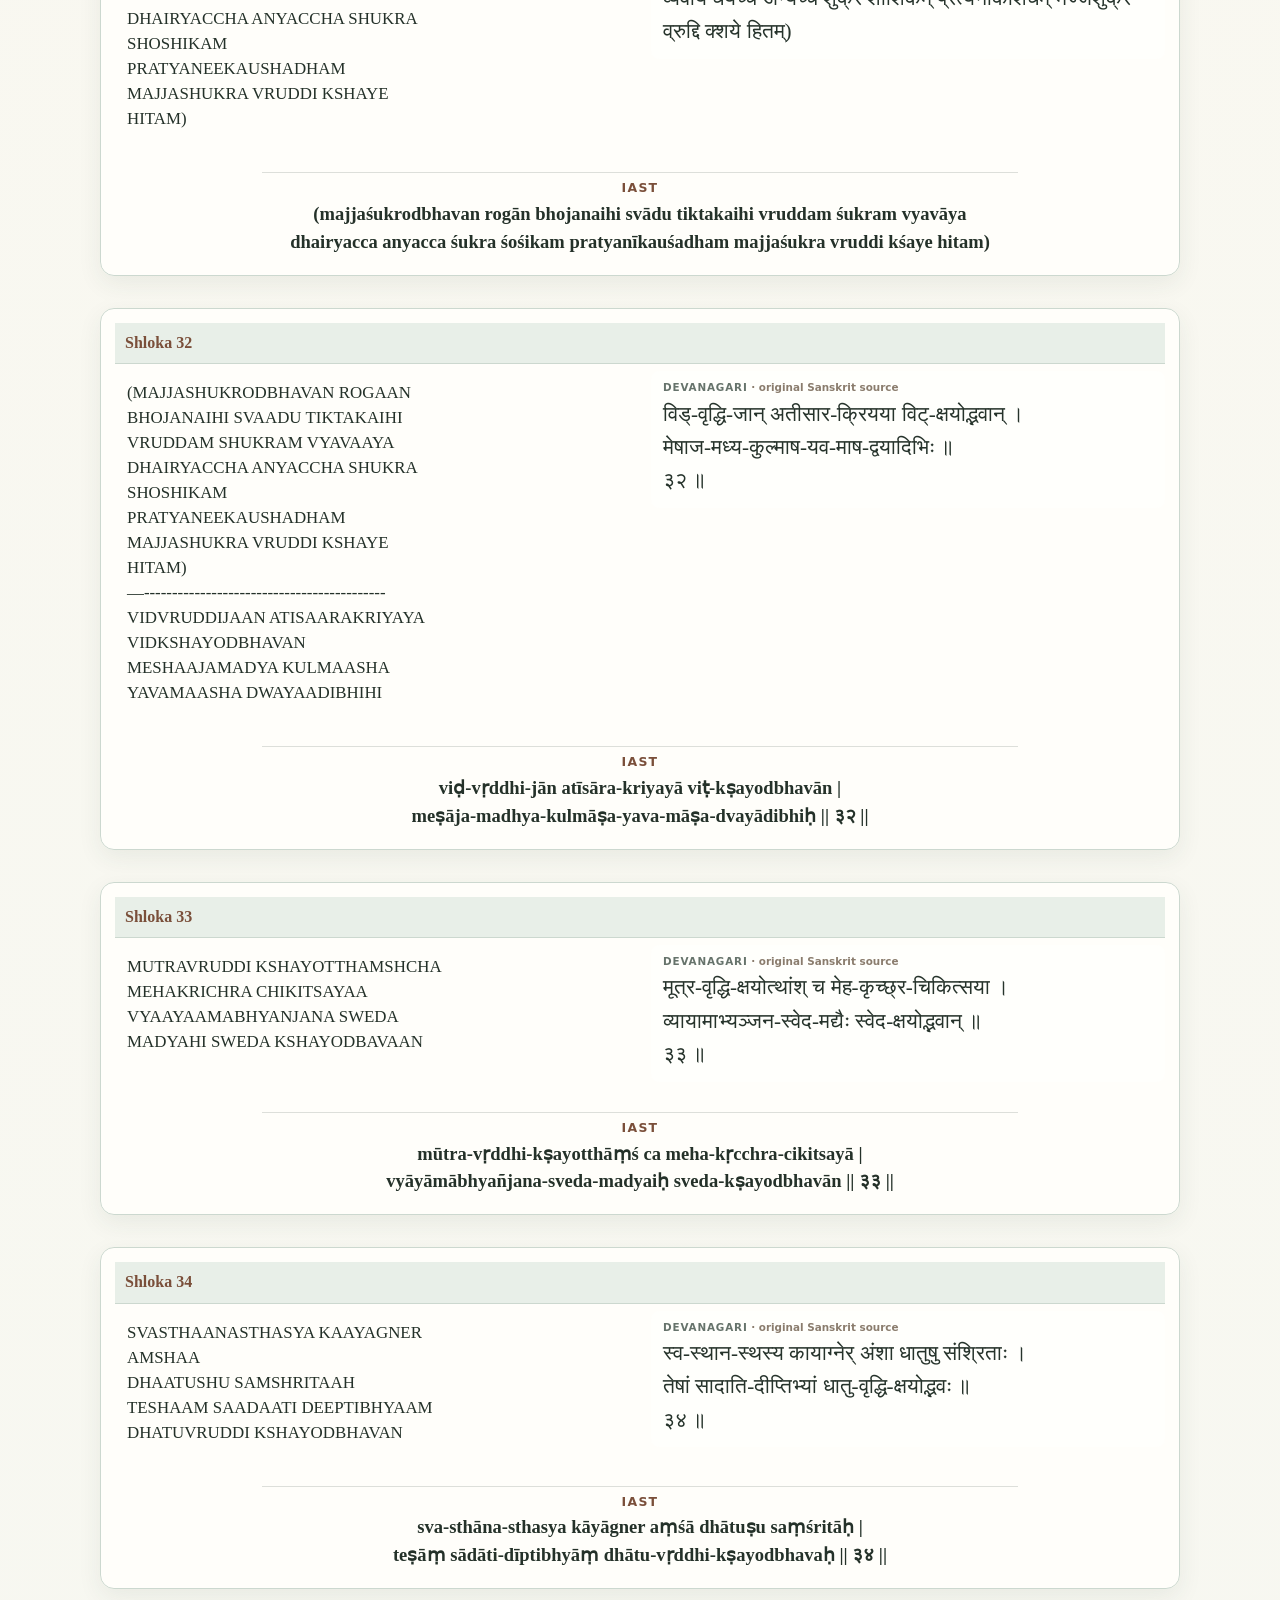
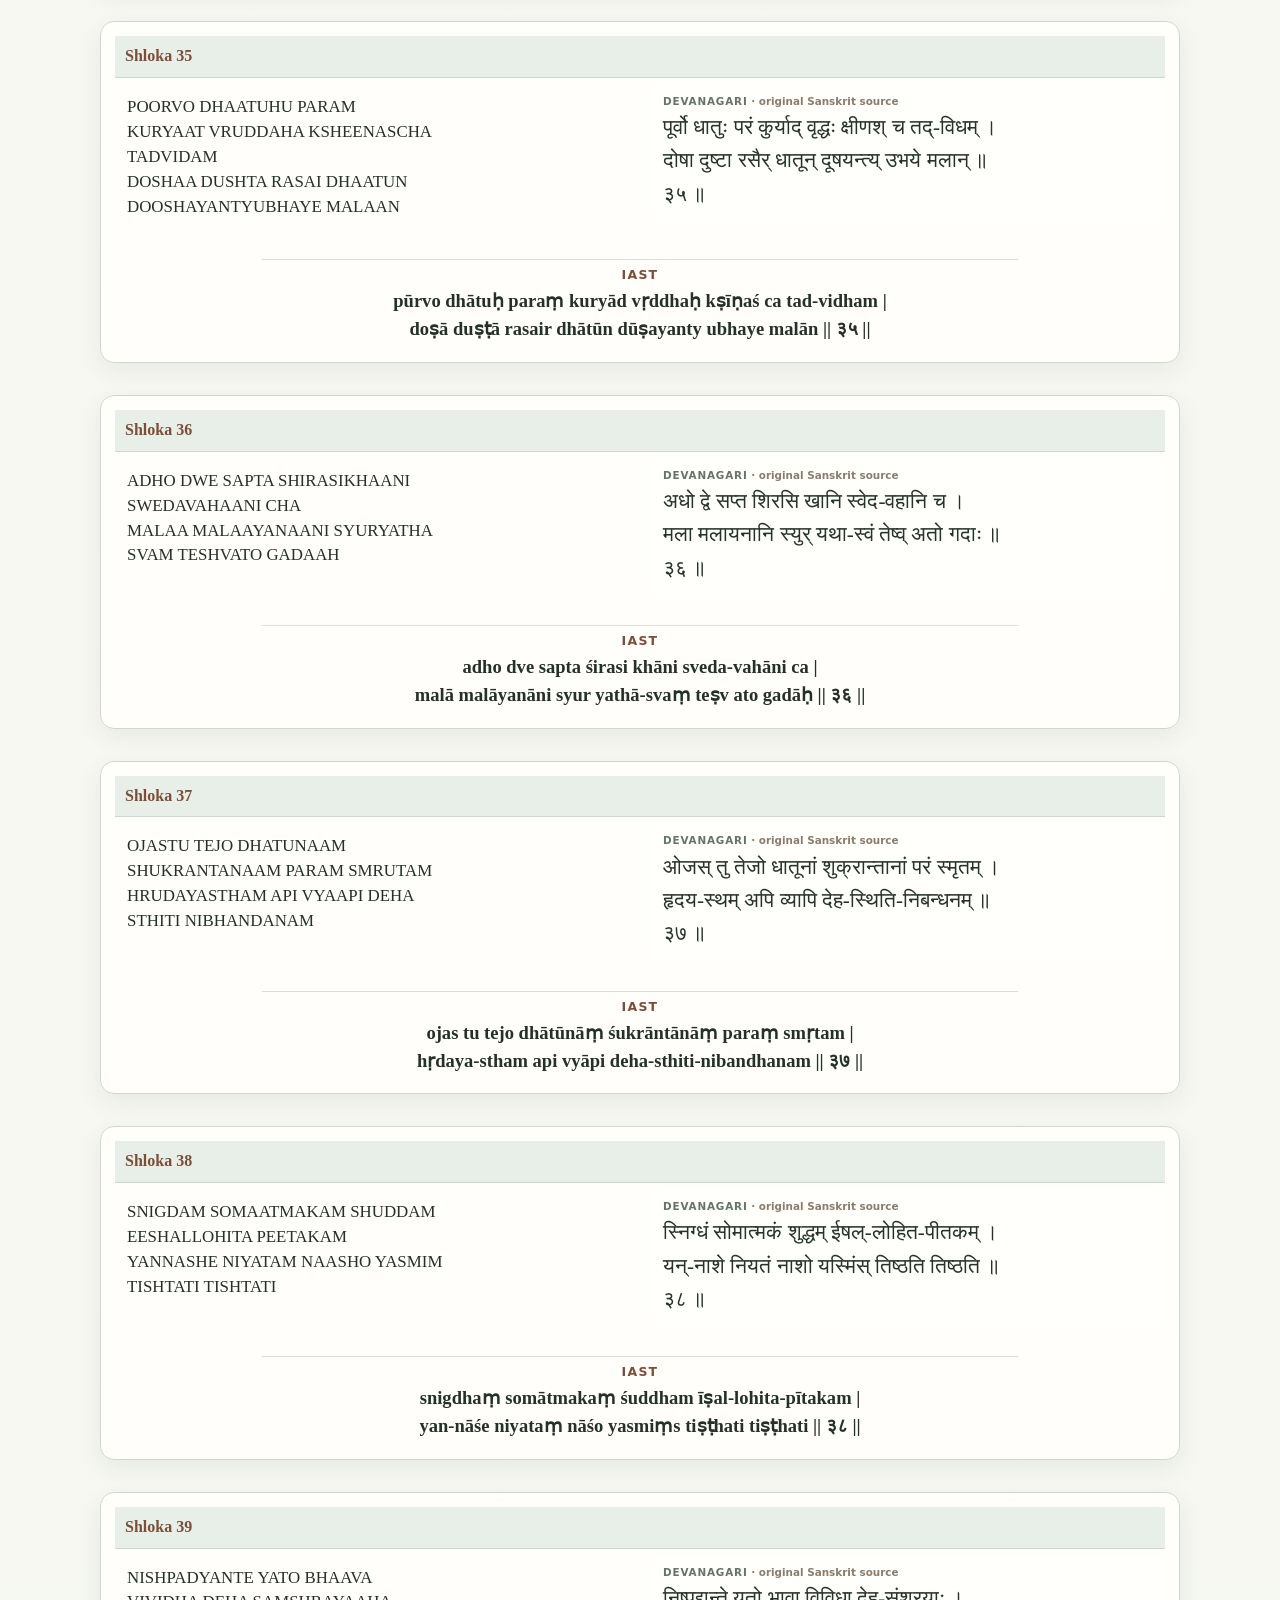
==== commit 4bed5777: "ux: add site-wide search to shared navigation" ====
--- a/chapter-11.html
+++ b/chapter-11.html
@@ -10,15 +10,31 @@
 <h1>Doshaadi Vignyaaneeyam</h1>
 <p class="subtitle">Ashtanga Hridayam • Sutrasthana • Chapter 11</p>
 <p class="byline">Collections and Chanting by Vaidya Jay Parla</p>
-</div></header><nav class="site-nav"><div class="nav-inner">
-<a href="index.html">Home</a>
-<a href="guide.html">How to Read</a>
-<a href="foundational.html">Invocations &amp; Foundational Shlokas</a>
-<a href="herbs.html">Herbs</a>
-<a class="active" href="chapter-11.html">Doshaadi Vignyaaneeyam</a>
-<a href="chapter-12.html">Doshabhediyam</a>
-</div></nav>
-<div class="page-tools"><input aria-label="Search this page" id="search" type="search" placeholder="Search this page..."><span id="searchCount" class="search-count"></span></div>
+</div></header><nav class="site-nav">
+  <div class="nav-shell">
+    <div class="nav-inner">
+      <a href="index.html">Home</a>
+      <a href="guide.html">How to Read</a>
+      <a href="foundational.html">Invocations &amp; Foundational Shlokas</a>
+      <a href="herbs.html">Herbs</a>
+      <a class="active" href="chapter-11.html">Doshaadi Vignyaaneeyam</a>
+      <a href="chapter-12.html">Doshabhediyam</a>
+    </div>
+    <div class="site-search-row">
+      <div class="site-search-box">
+        <span class="site-search-icon" aria-hidden="true">⌕</span>
+        <input id="siteSearch" type="search" autocomplete="off"
+          aria-label="Search the entire chanting collection"
+          aria-controls="siteSearchResults"
+          aria-expanded="false"
+          placeholder="Search all shlokas, herbs, Sanskrit…">
+        <span id="siteSearchCount" class="site-search-count" aria-live="polite"></span>
+      </div>
+      <div id="siteSearchResults" class="site-search-results" hidden></div>
+    </div>
+  </div>
+</nav>
+
 <main><section class="section" id="doshaadi"><div class="loading-card">Loading collection…</div></section><div class="no-results" id="noResults">No matching text found.</div></main>
 <footer>Collections and Chanting by Vaidya Jay Parla</footer>
 <script type="module" src="site.js"></script>
--- a/site.css
+++ b/site.css
@@ -176,3 +176,63 @@
   padding-top:0!important;
   margin-top:8px!important;
 }
+
+/* Refined classic navigation — closer to the original ink-and-paper treatment */
+.site-nav{
+  background:rgba(247,244,236,.96)!important;
+  border-bottom:1px solid #d8cfc2!important;
+  box-shadow:0 5px 16px rgba(60,45,30,.055)!important;
+}
+.site-nav .nav-inner{
+  max-width:1260px!important;
+  margin:0 auto!important;
+  padding:11px 18px!important;
+  gap:9px!important;
+  justify-content:center!important;
+  overflow-x:auto!important;
+  flex-wrap:nowrap!important;
+}
+.site-nav a{
+  flex:0 0 auto!important;
+  min-height:0!important;
+  padding:9px 15px!important;
+  border-radius:999px!important;
+  border:1px solid #d7ccbd!important;
+  background:#fffdf8!important;
+  color:#4e4236!important;
+  font-family:Georgia,'Times New Roman',serif!important;
+  font-size:1rem!important;
+  font-weight:700!important;
+  line-height:1.15!important;
+  letter-spacing:.005em!important;
+  box-shadow:0 1px 0 rgba(255,255,255,.7) inset!important;
+}
+.site-nav a:hover{
+  background:#f3eadf!important;
+  color:#3e342b!important;
+  border-color:#cdbda9!important;
+}
+.site-nav a.active{
+  background:#e7eee7!important;
+  color:#32463a!important;
+  border-color:#bfcfc2!important;
+  box-shadow:
+    inset 0 -2px 0 rgba(75,103,84,.18),
+    0 2px 6px rgba(60,45,30,.05)!important;
+}
+@media(max-width:900px){
+  .site-nav .nav-inner{
+    justify-content:flex-start!important;
+    padding:9px 12px!important;
+  }
+  .site-nav a{
+    padding:8px 13px!important;
+    font-size:.94rem!important;
+  }
+}
+@media(max-width:600px){
+  .site-nav a{
+    padding:8px 12px!important;
+    font-size:.9rem!important;
+  }
+}
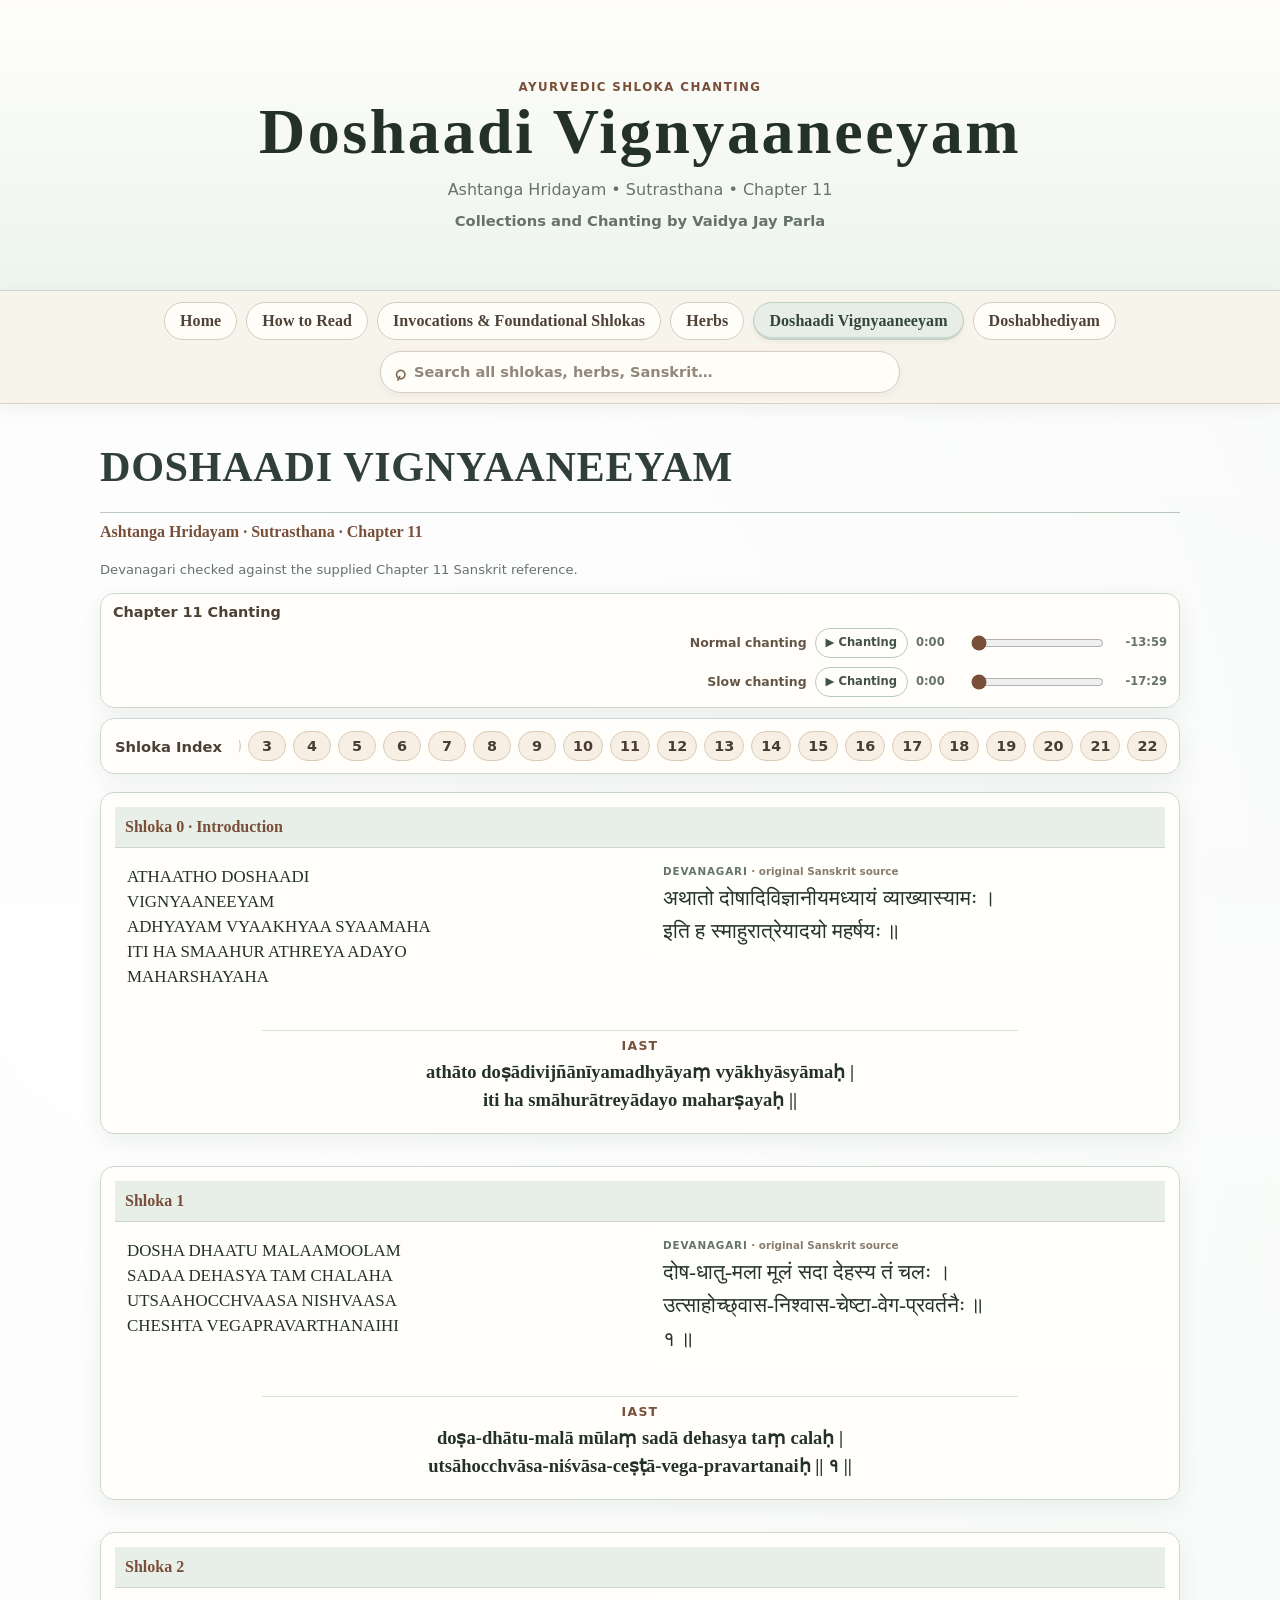
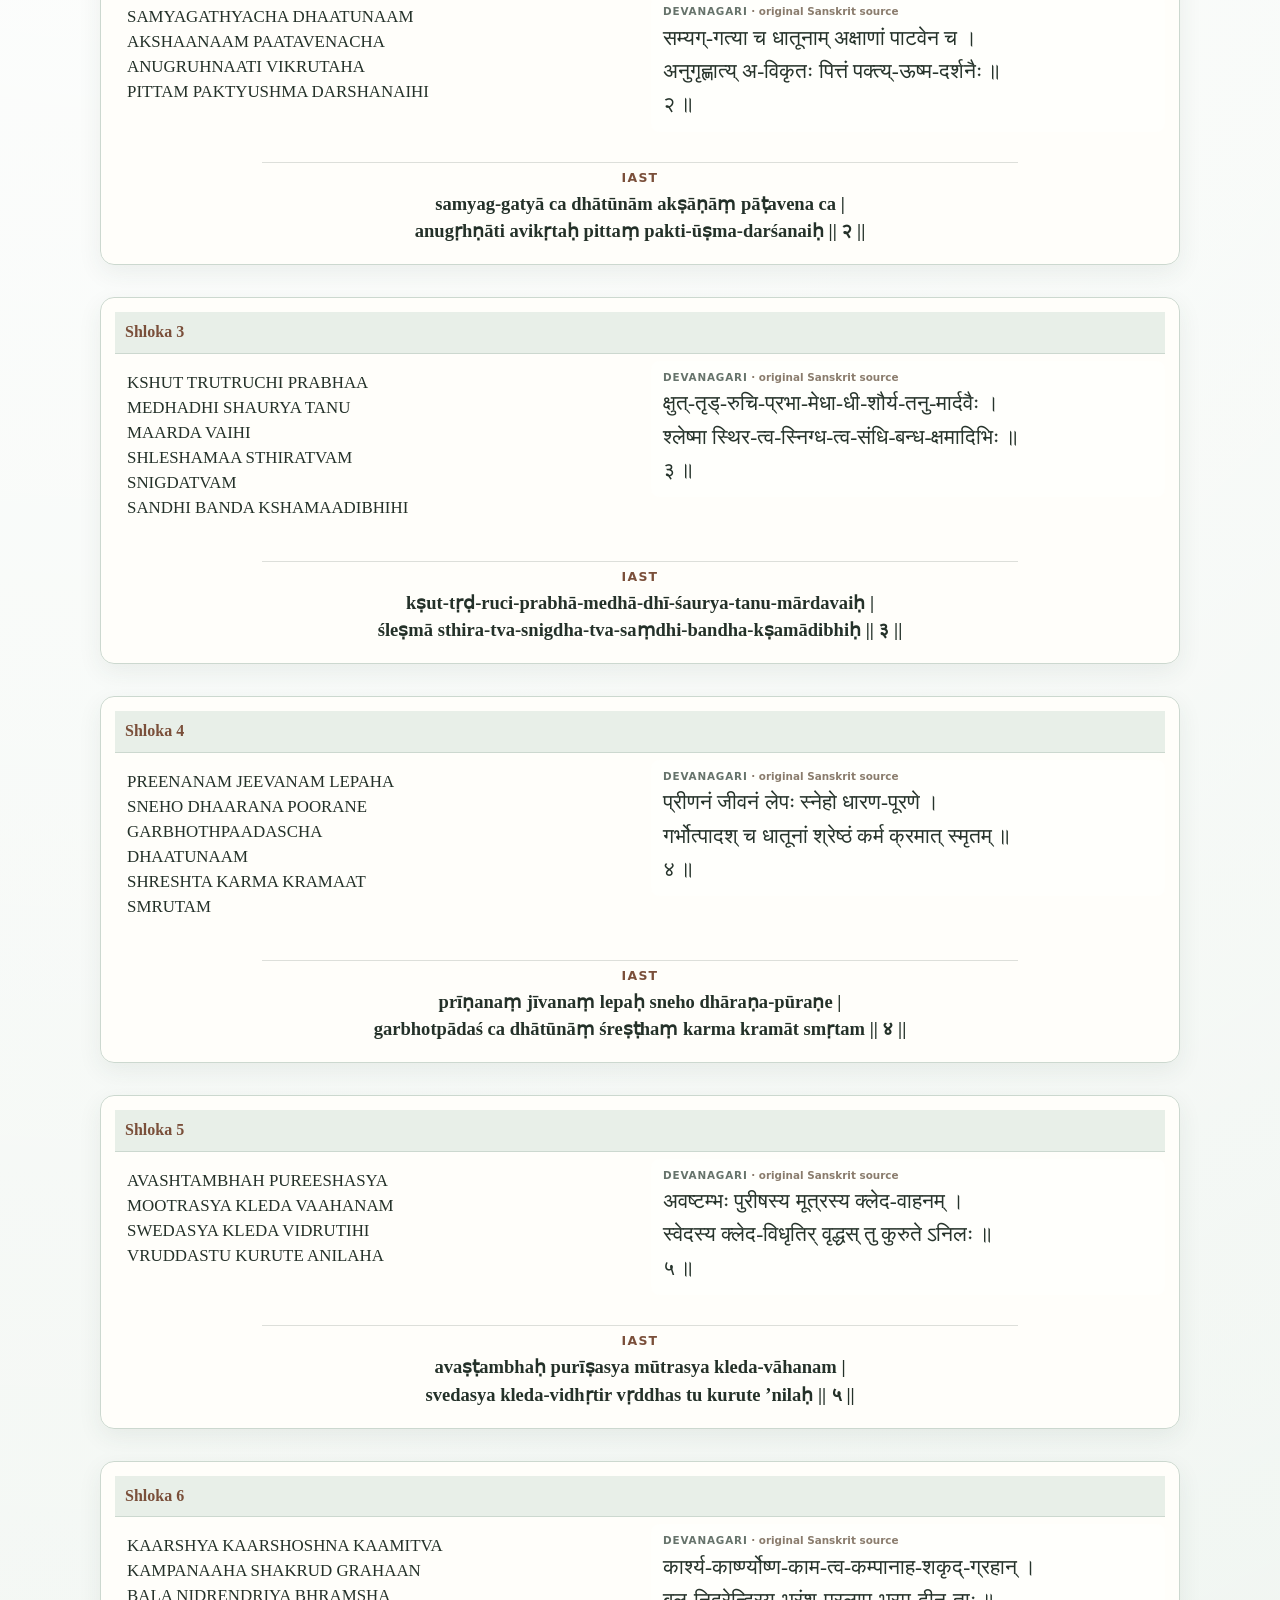
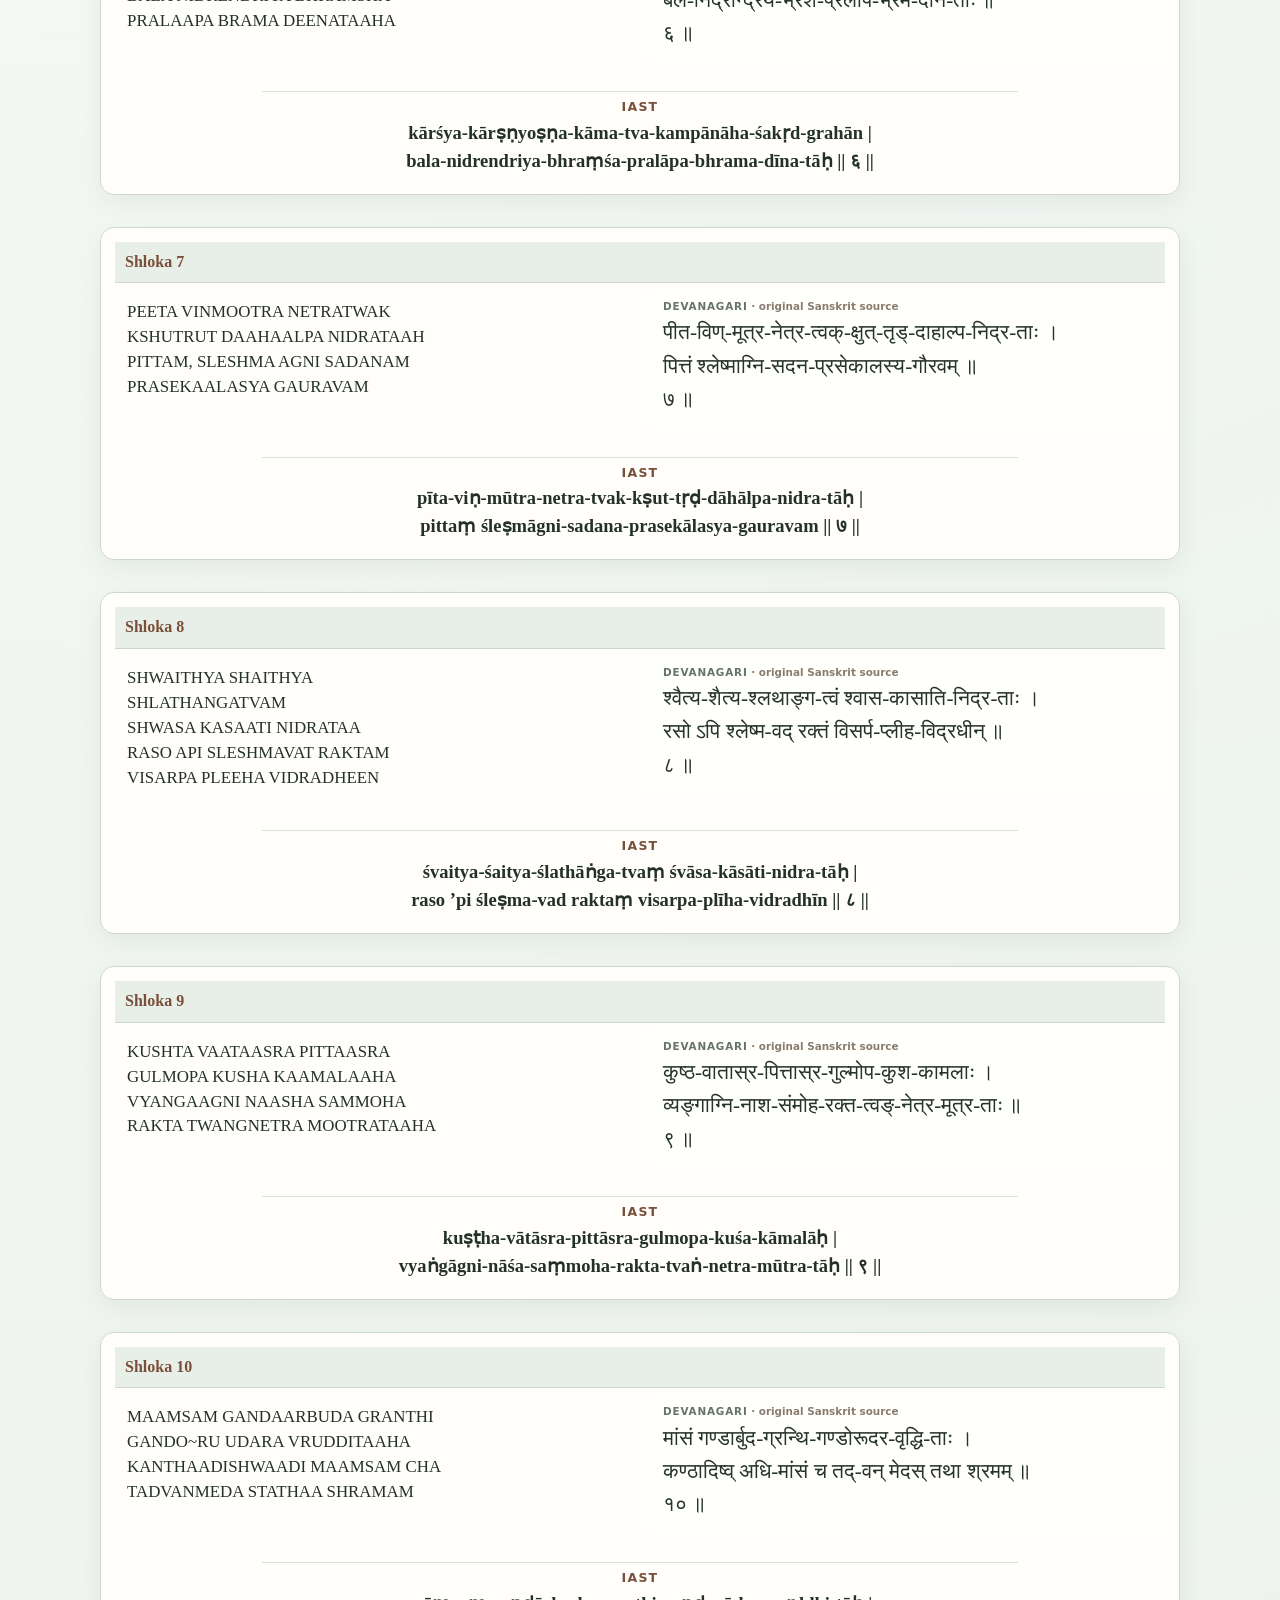
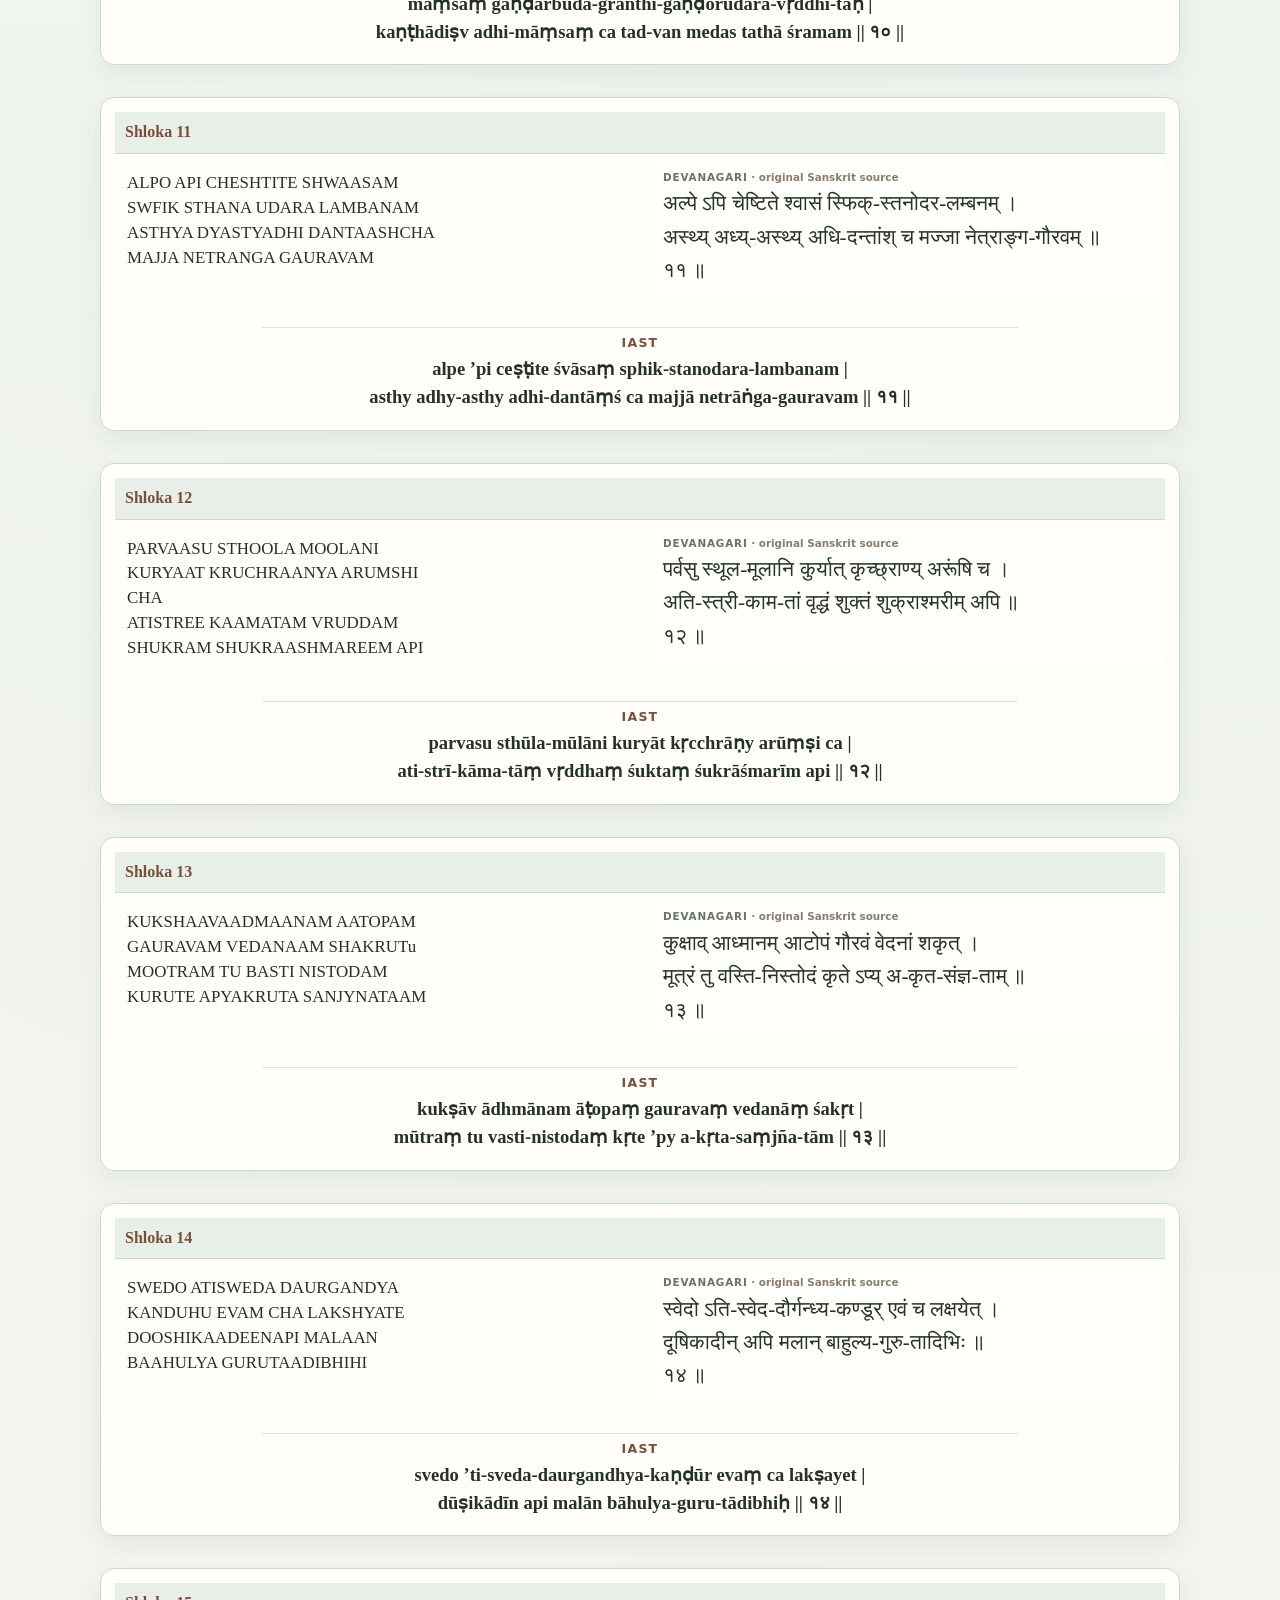
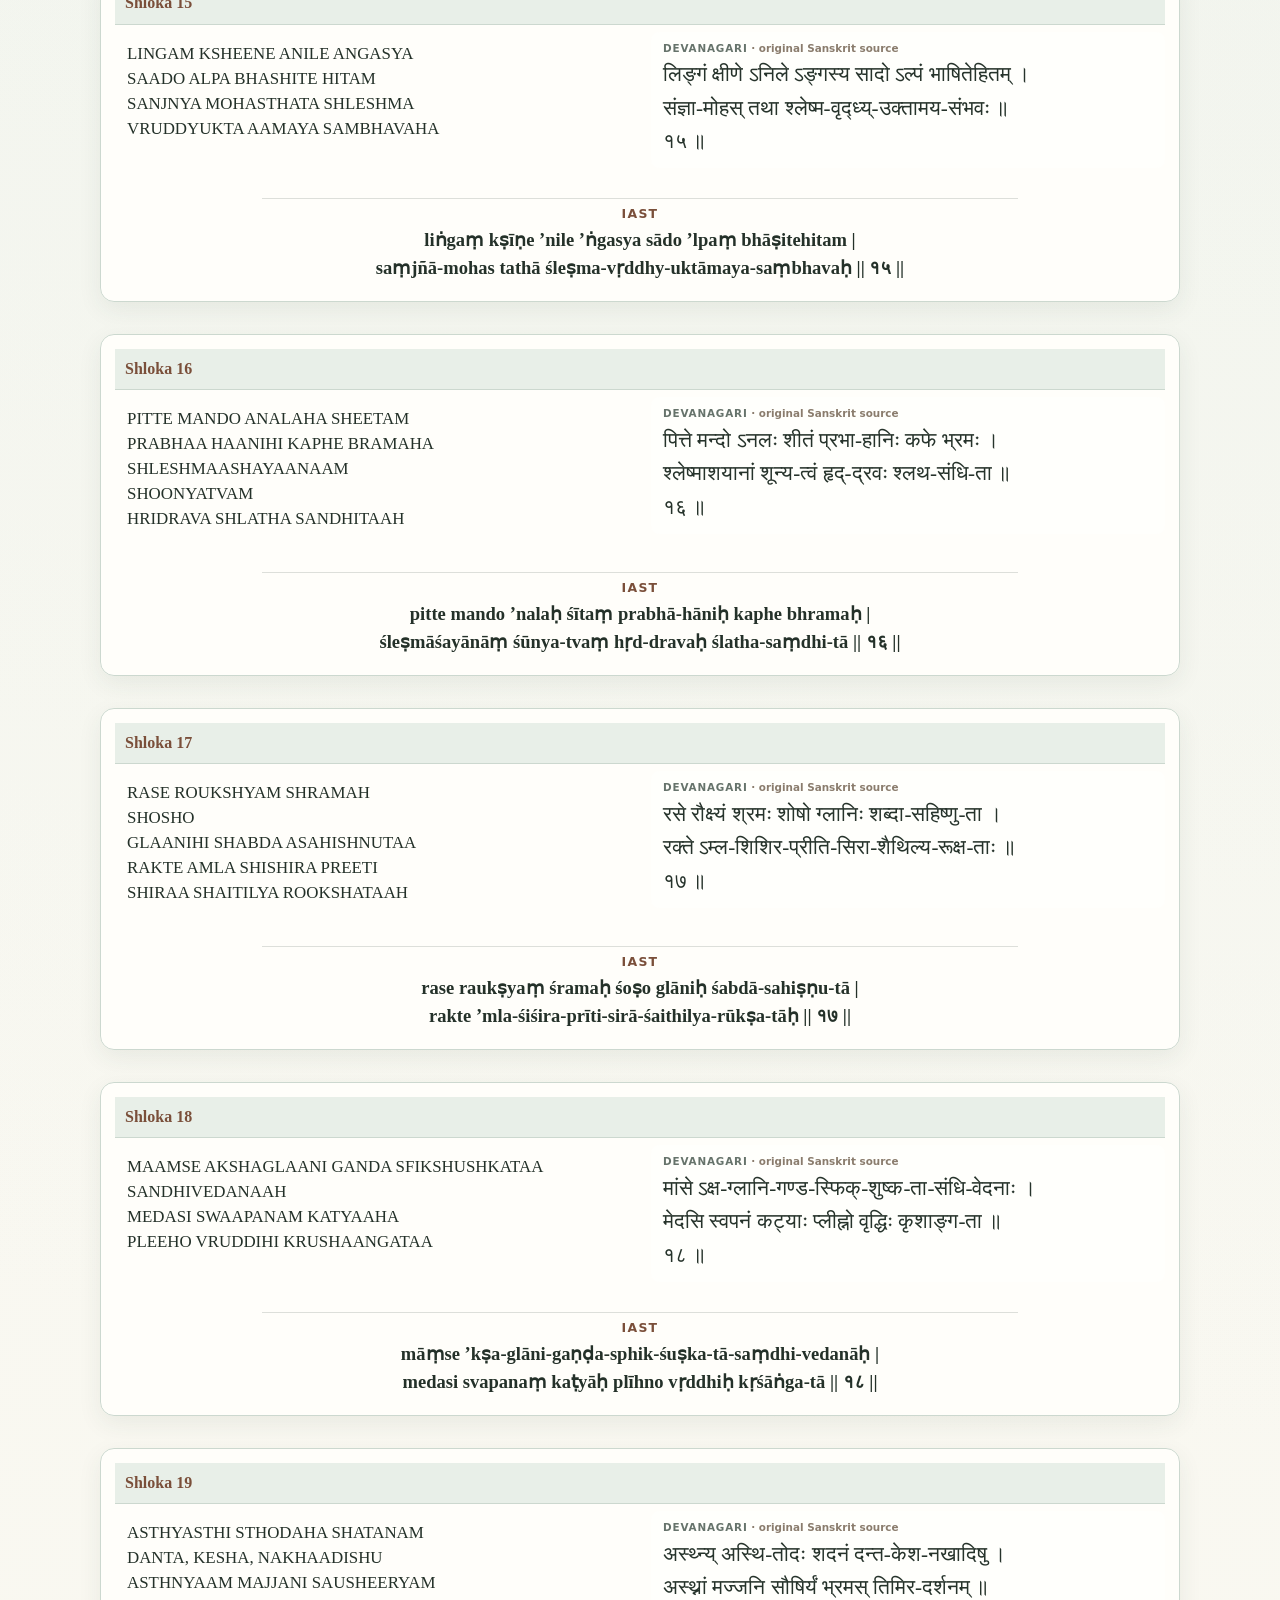
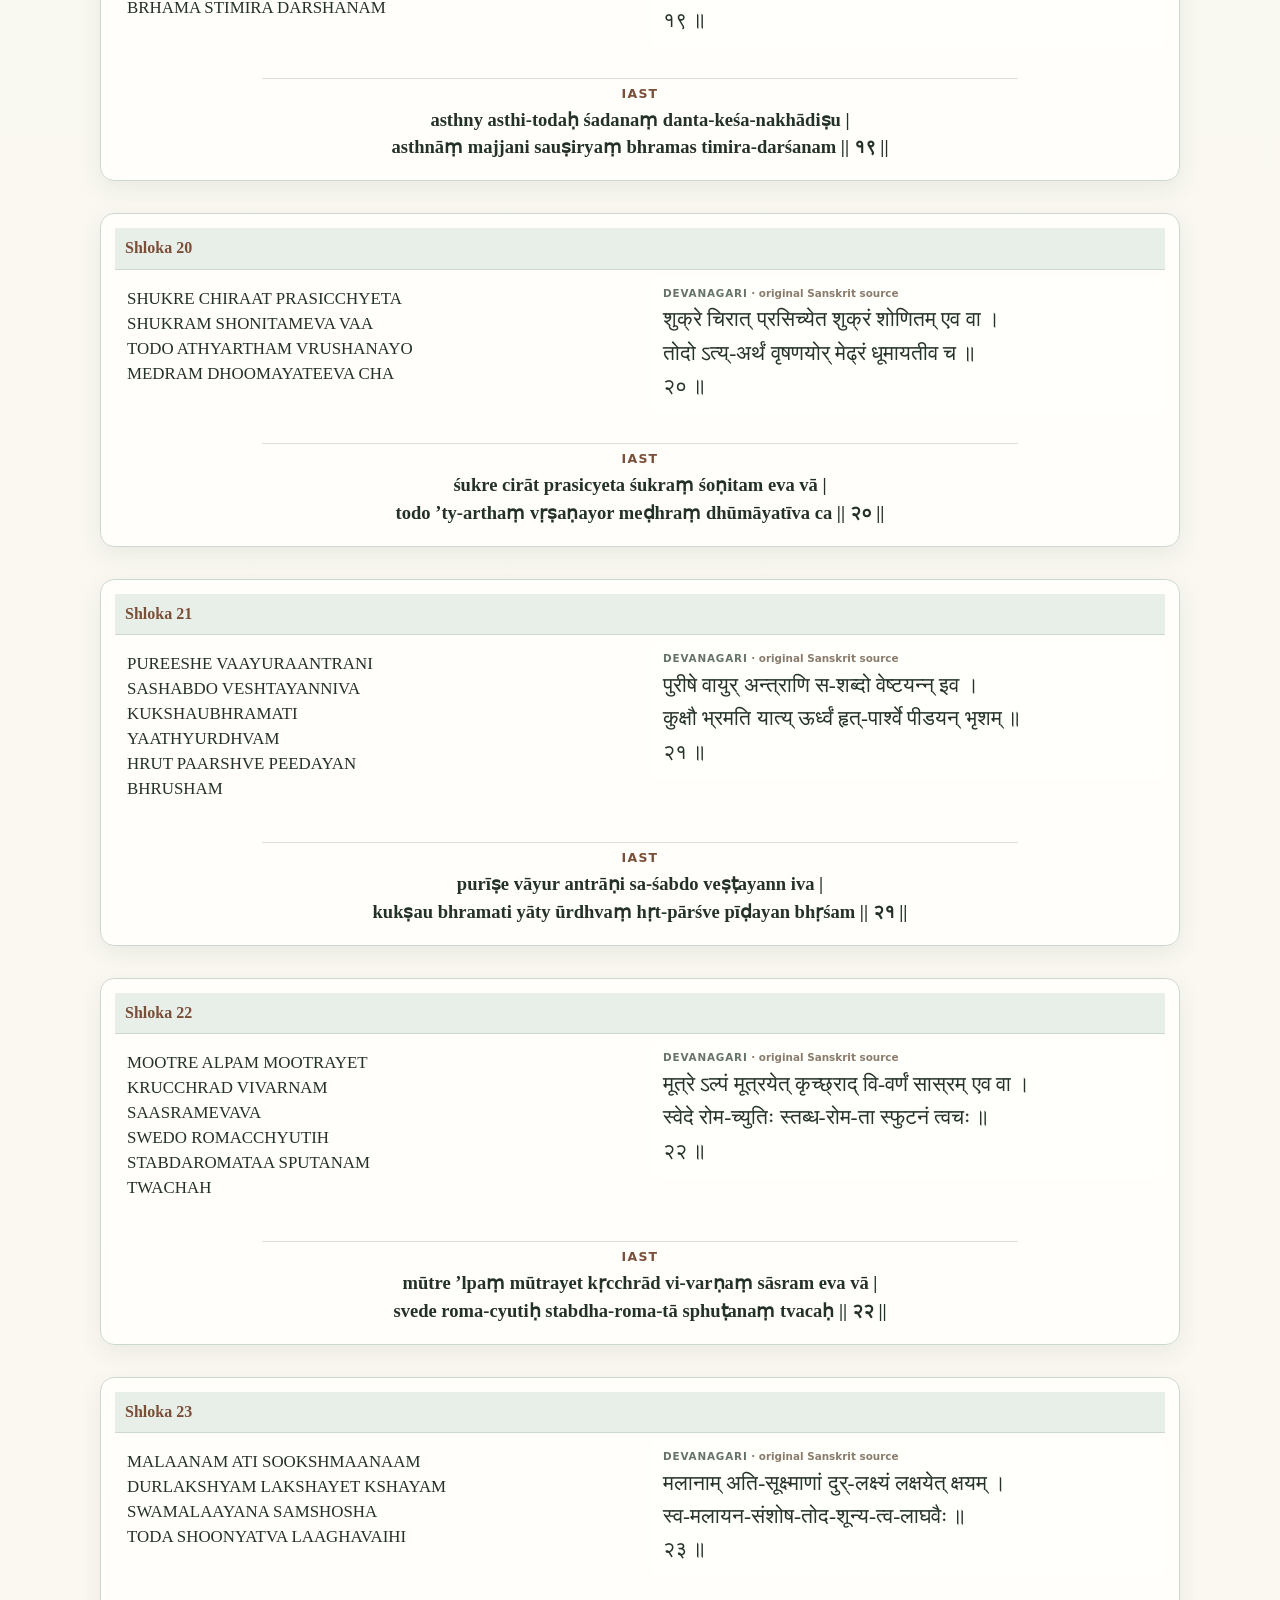
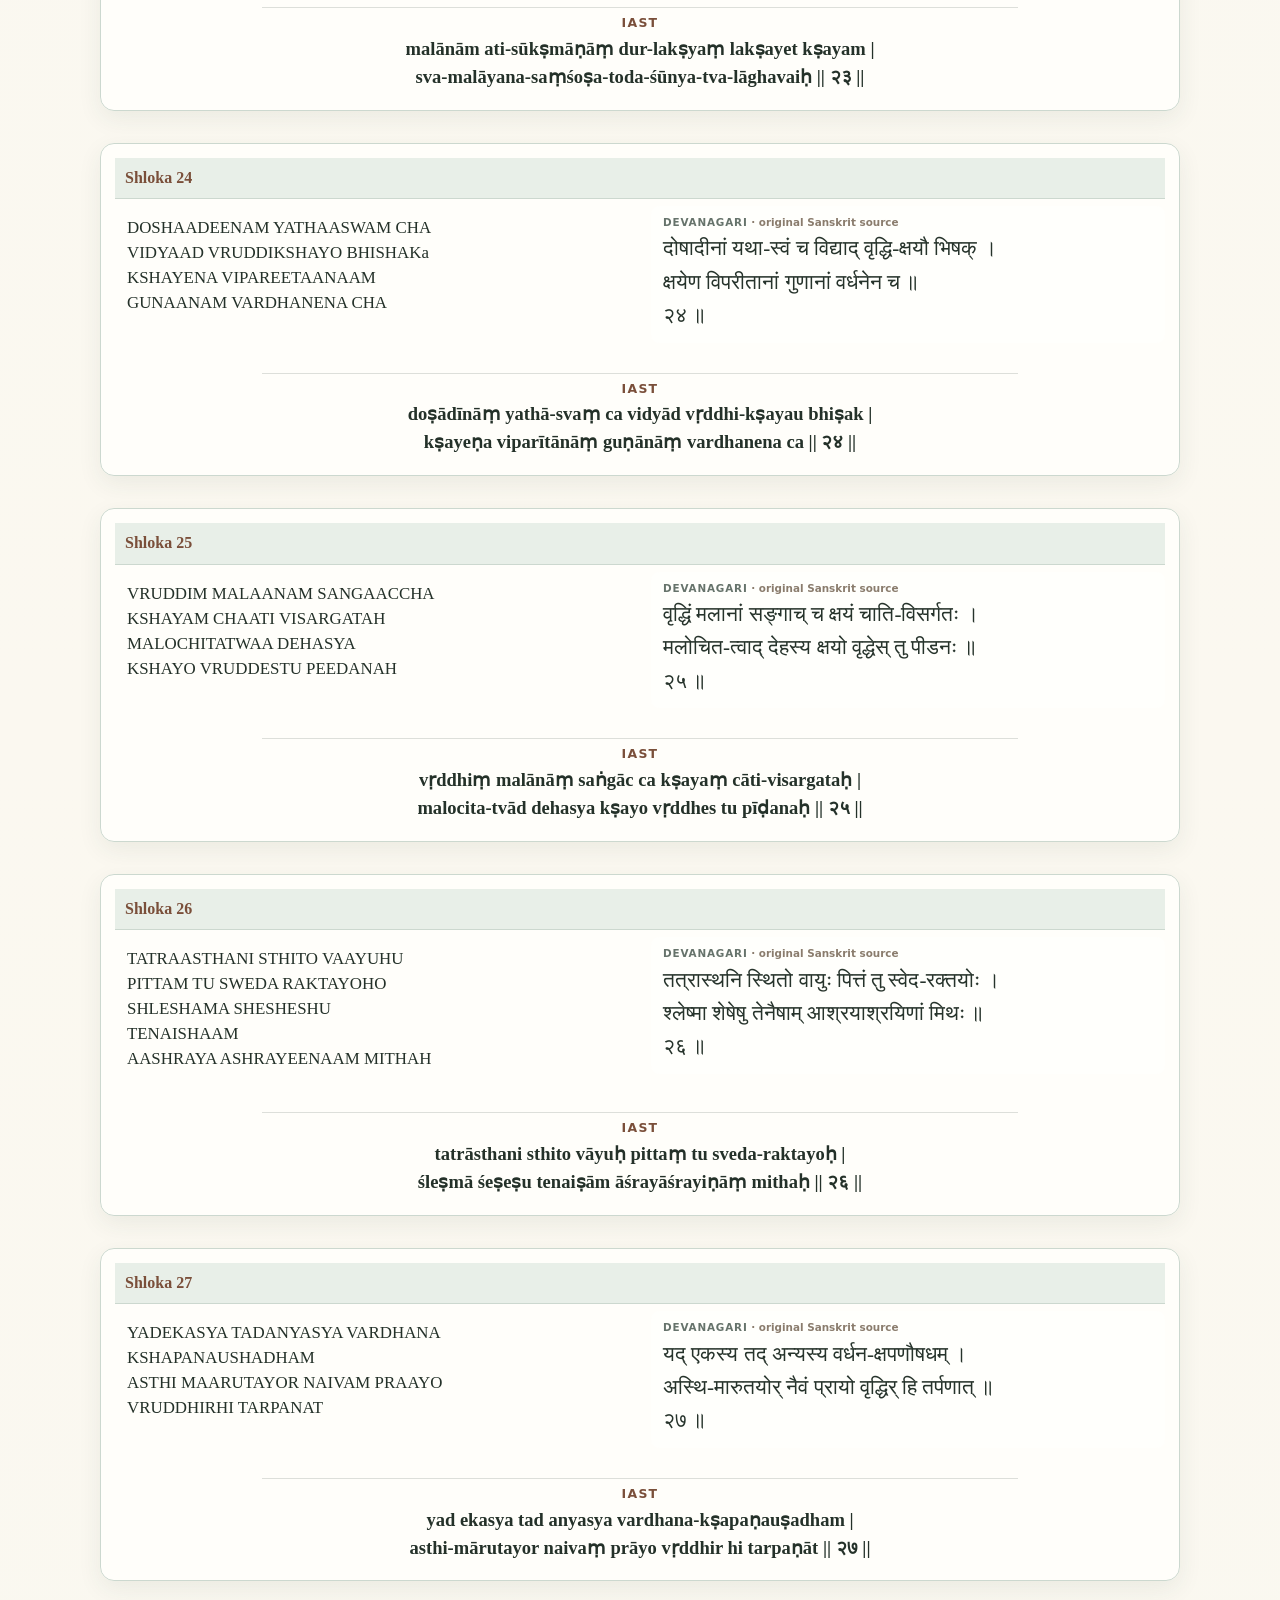
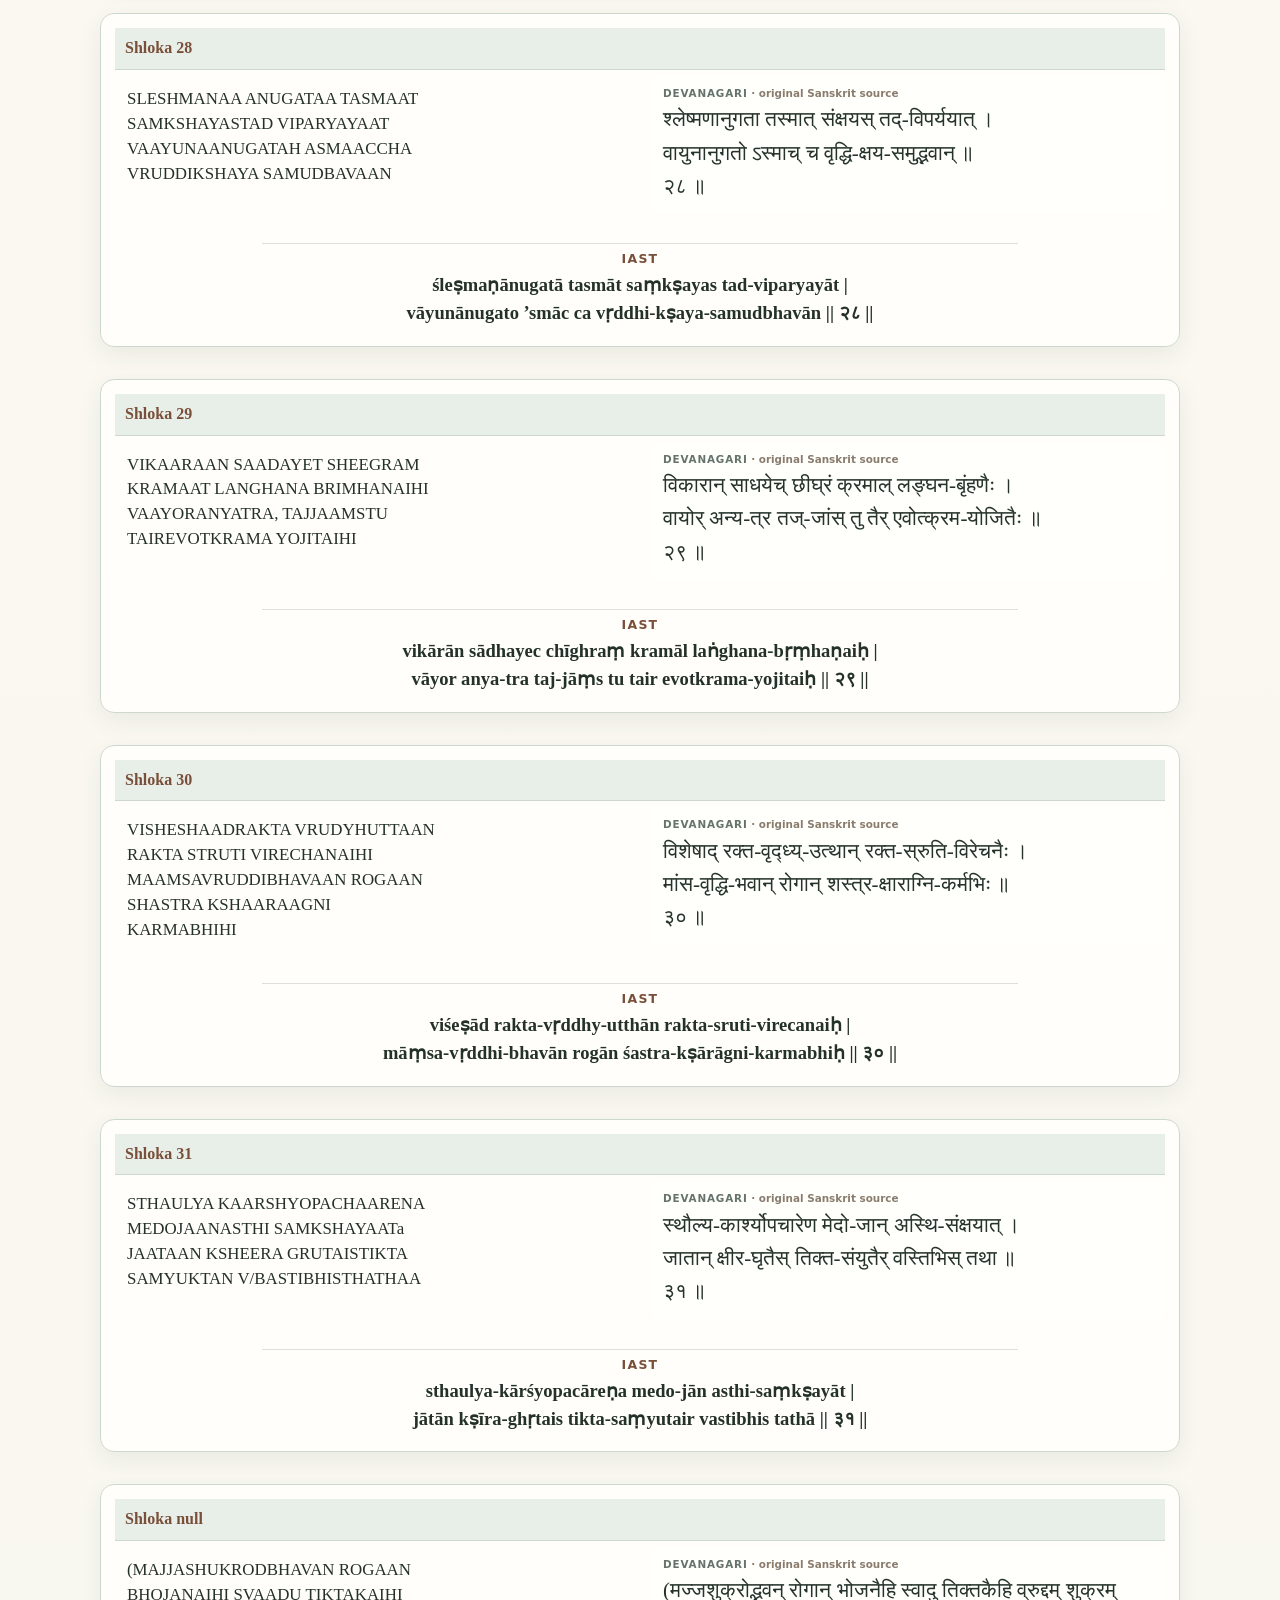
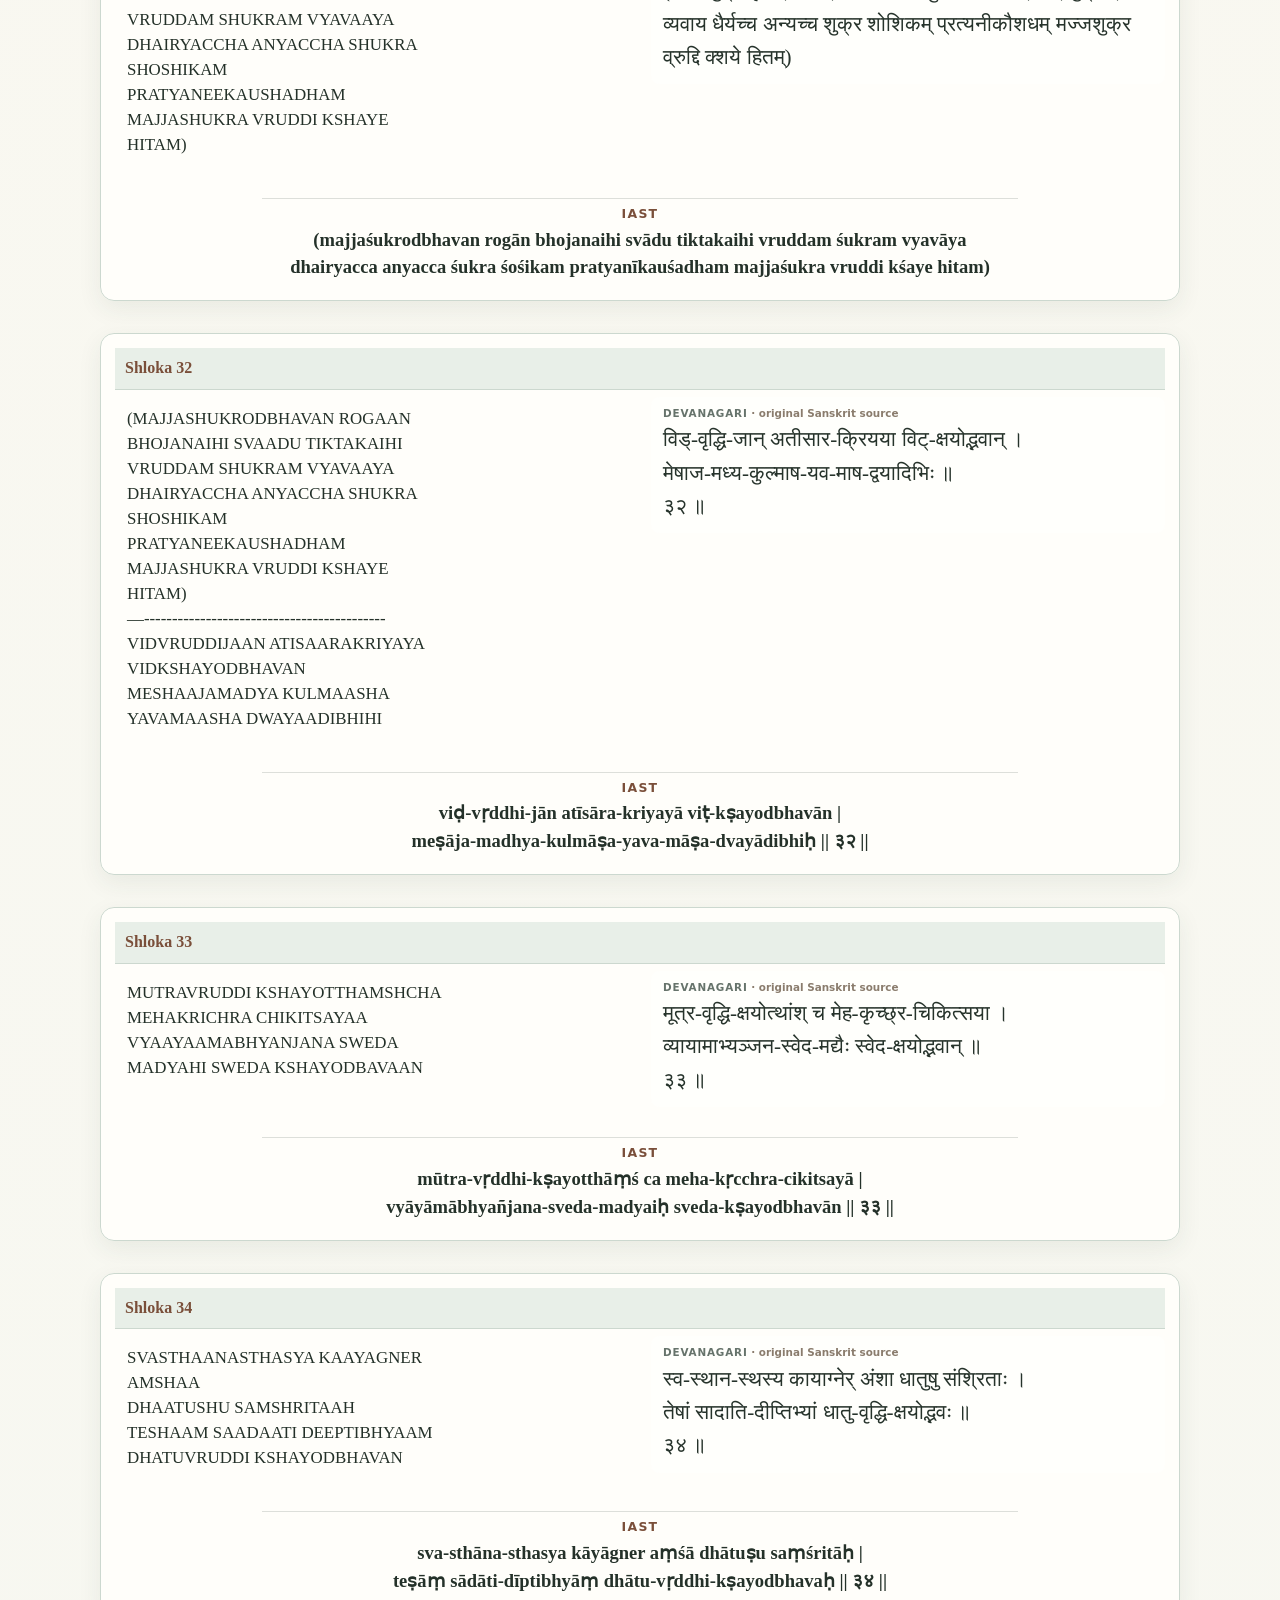
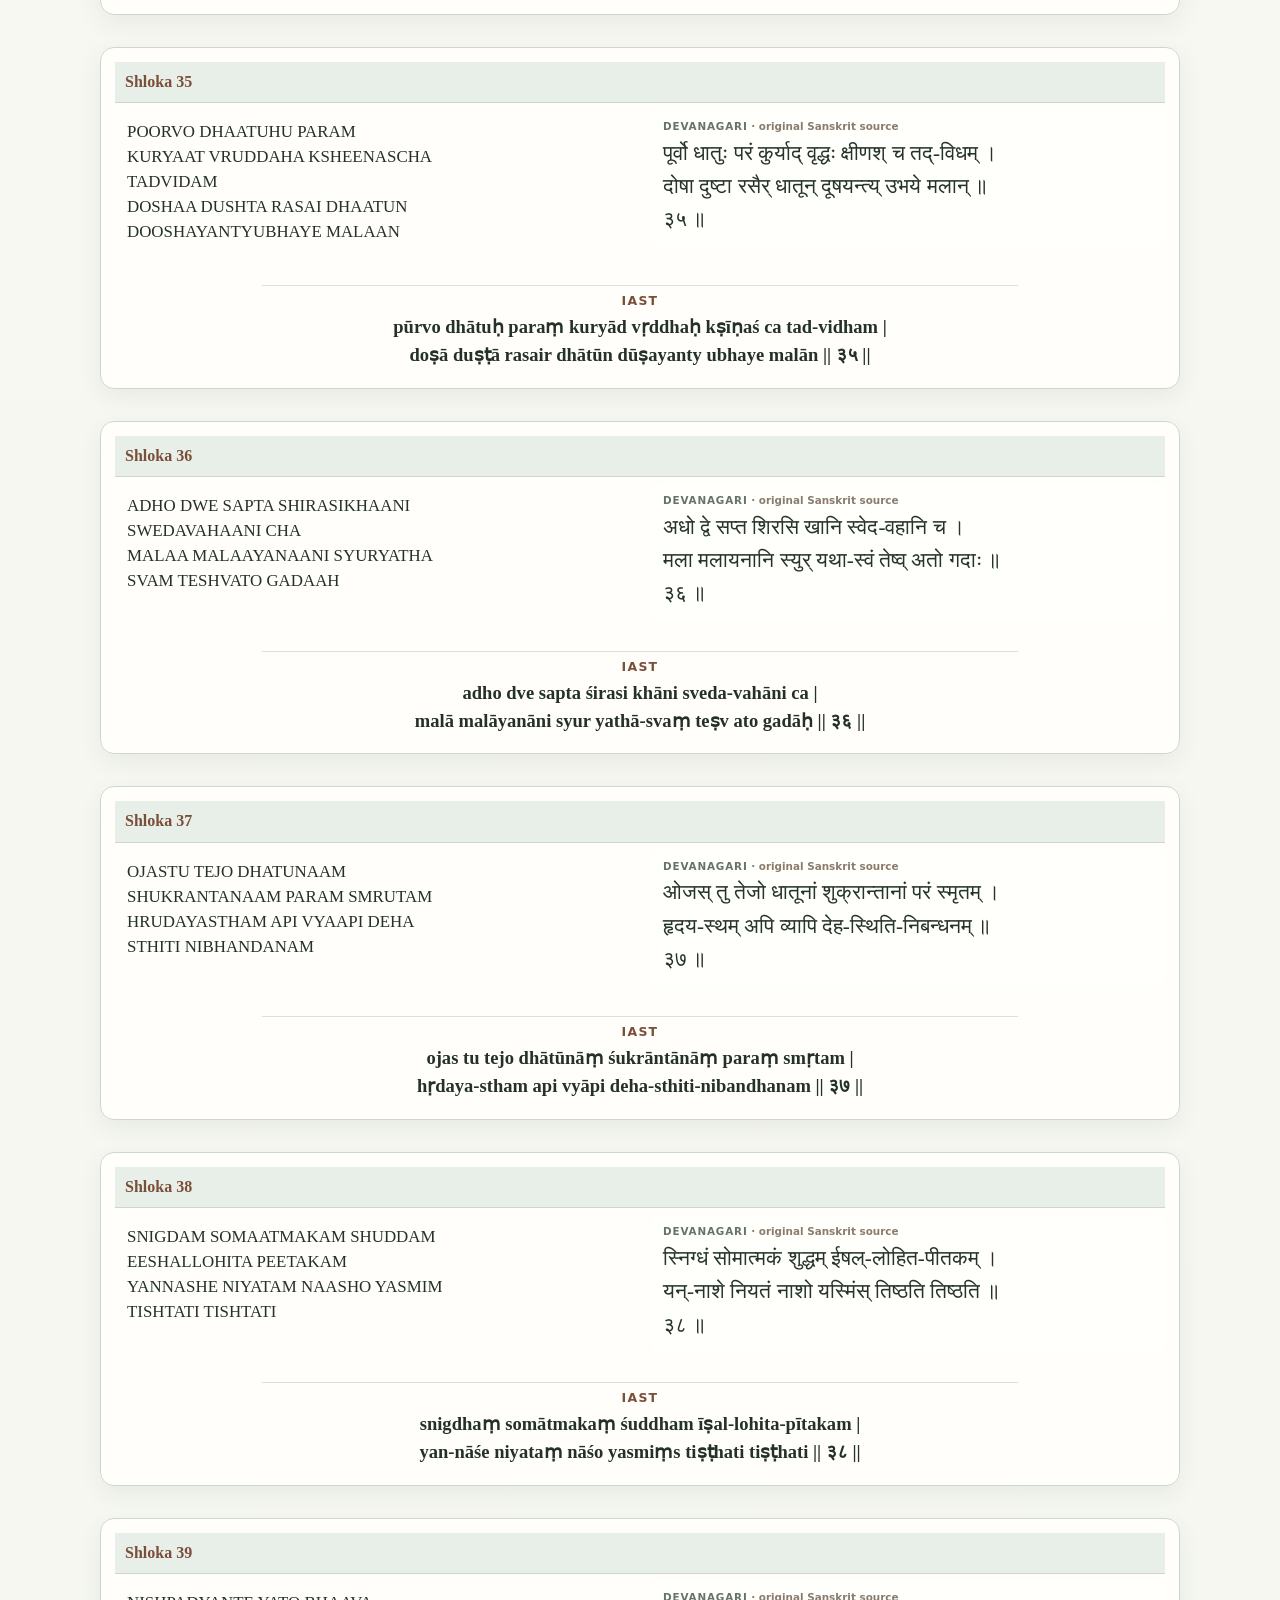
==== commit ee6ab47f: "feat: load strict site-wide search module" ====
--- a/chapter-11.html
+++ b/chapter-11.html
@@ -38,4 +38,5 @@
 <main><section class="section" id="doshaadi"><div class="loading-card">Loading collection…</div></section><div class="no-results" id="noResults">No matching text found.</div></main>
 <footer>Collections and Chanting by Vaidya Jay Parla</footer>
 <script type="module" src="site.js"></script>
+<script type="module" src="search.js"></script>
 </body></html>
--- a/site.css
+++ b/site.css
@@ -236,3 +236,143 @@
     font-size:.9rem!important;
   }
 }
+
+/* Site-wide search integrated with the navigation */
+.site-nav{overflow:visible!important}
+.site-nav .nav-shell{max-width:1280px;margin:0 auto;position:relative}
+.site-search-row{
+  position:relative;
+  width:min(520px,calc(100% - 28px));
+  margin:0 auto;
+  padding:0 0 10px;
+  z-index:75;
+}
+.site-search-box{
+  height:42px;
+  display:flex;
+  align-items:center;
+  gap:8px;
+  padding:0 13px;
+  border:1px solid #d7ccbd;
+  border-radius:999px;
+  background:rgba(255,253,248,.98);
+  box-shadow:0 2px 9px rgba(60,45,30,.055);
+}
+.site-search-icon{
+  flex:0 0 auto;
+  color:#806b56;
+  font:700 1.25rem/1 Georgia,'Times New Roman',serif;
+  transform:rotate(-18deg);
+}
+#siteSearch{
+  flex:1;
+  min-width:0;
+  height:38px;
+  border:0!important;
+  outline:0!important;
+  box-shadow:none!important;
+  background:transparent!important;
+  padding:0!important;
+  color:#3f392f;
+  font:600 .91rem/1.2 system-ui,-apple-system,Segoe UI,sans-serif;
+}
+#siteSearch::placeholder{color:#91877b}
+.site-search-count{
+  min-width:18px;
+  color:#7a6d60;
+  text-align:right;
+  font:700 .74rem/1 system-ui,-apple-system,Segoe UI,sans-serif;
+}
+.site-search-results{
+  position:absolute;
+  top:46px;
+  left:0;
+  right:0;
+  max-height:min(62vh,520px);
+  overflow:auto;
+  border:1px solid #d7ccbd;
+  border-radius:15px;
+  background:#fffdf8;
+  box-shadow:0 16px 34px rgba(49,40,31,.16);
+  padding:7px;
+  z-index:100;
+}
+.site-search-results[hidden]{display:none!important}
+.site-search-list{display:grid;gap:3px}
+.site-search-result{
+  display:grid;
+  grid-template-columns:minmax(0,1fr) auto;
+  gap:10px;
+  align-items:center;
+  padding:10px 11px;
+  border-radius:10px;
+  text-decoration:none;
+  color:#3f392f;
+}
+.site-search-result:hover,
+.site-search-result:focus{
+  background:#f2ebe1;
+  outline:none;
+}
+.site-search-result-title{
+  overflow:hidden;
+  text-overflow:ellipsis;
+  white-space:nowrap;
+  font:700 .9rem/1.25 Georgia,'Times New Roman',serif;
+}
+.site-search-result-section{
+  color:#807265;
+  white-space:nowrap;
+  font:650 .69rem/1.2 system-ui,-apple-system,Segoe UI,sans-serif;
+}
+.site-search-empty,.site-search-more{
+  padding:11px;
+  color:#776b60;
+  text-align:center;
+  font:600 .8rem/1.35 system-ui,-apple-system,Segoe UI,sans-serif;
+}
+.page-tools{display:none!important}
+
+@media(max-width:720px){
+  .site-search-row{
+    width:calc(100% - 20px);
+    padding-bottom:8px;
+  }
+  .site-search-box{height:40px}
+  .site-search-results{top:44px}
+  .site-search-result{
+    grid-template-columns:1fr;
+    gap:3px;
+  }
+  .site-search-result-section{white-space:normal}
+}
+
+/* Search result context and highlighted matches */
+.site-search-result-text{
+  min-width:0;
+  display:grid;
+  gap:4px;
+}
+.site-search-result-snippet{
+  display:block;
+  overflow:hidden;
+  text-overflow:ellipsis;
+  white-space:nowrap;
+  color:#756c62;
+  font:500 .74rem/1.3 system-ui,-apple-system,Segoe UI,sans-serif;
+}
+.site-search-result .search-match,
+main .search-match{
+  background:#f0d36f!important;
+  color:inherit!important;
+  border-radius:3px!important;
+  padding:0 .06em!important;
+}
+@media(max-width:720px){
+  .site-search-result-snippet{
+    white-space:normal;
+    display:-webkit-box;
+    -webkit-line-clamp:2;
+    -webkit-box-orient:vertical;
+  }
+}
